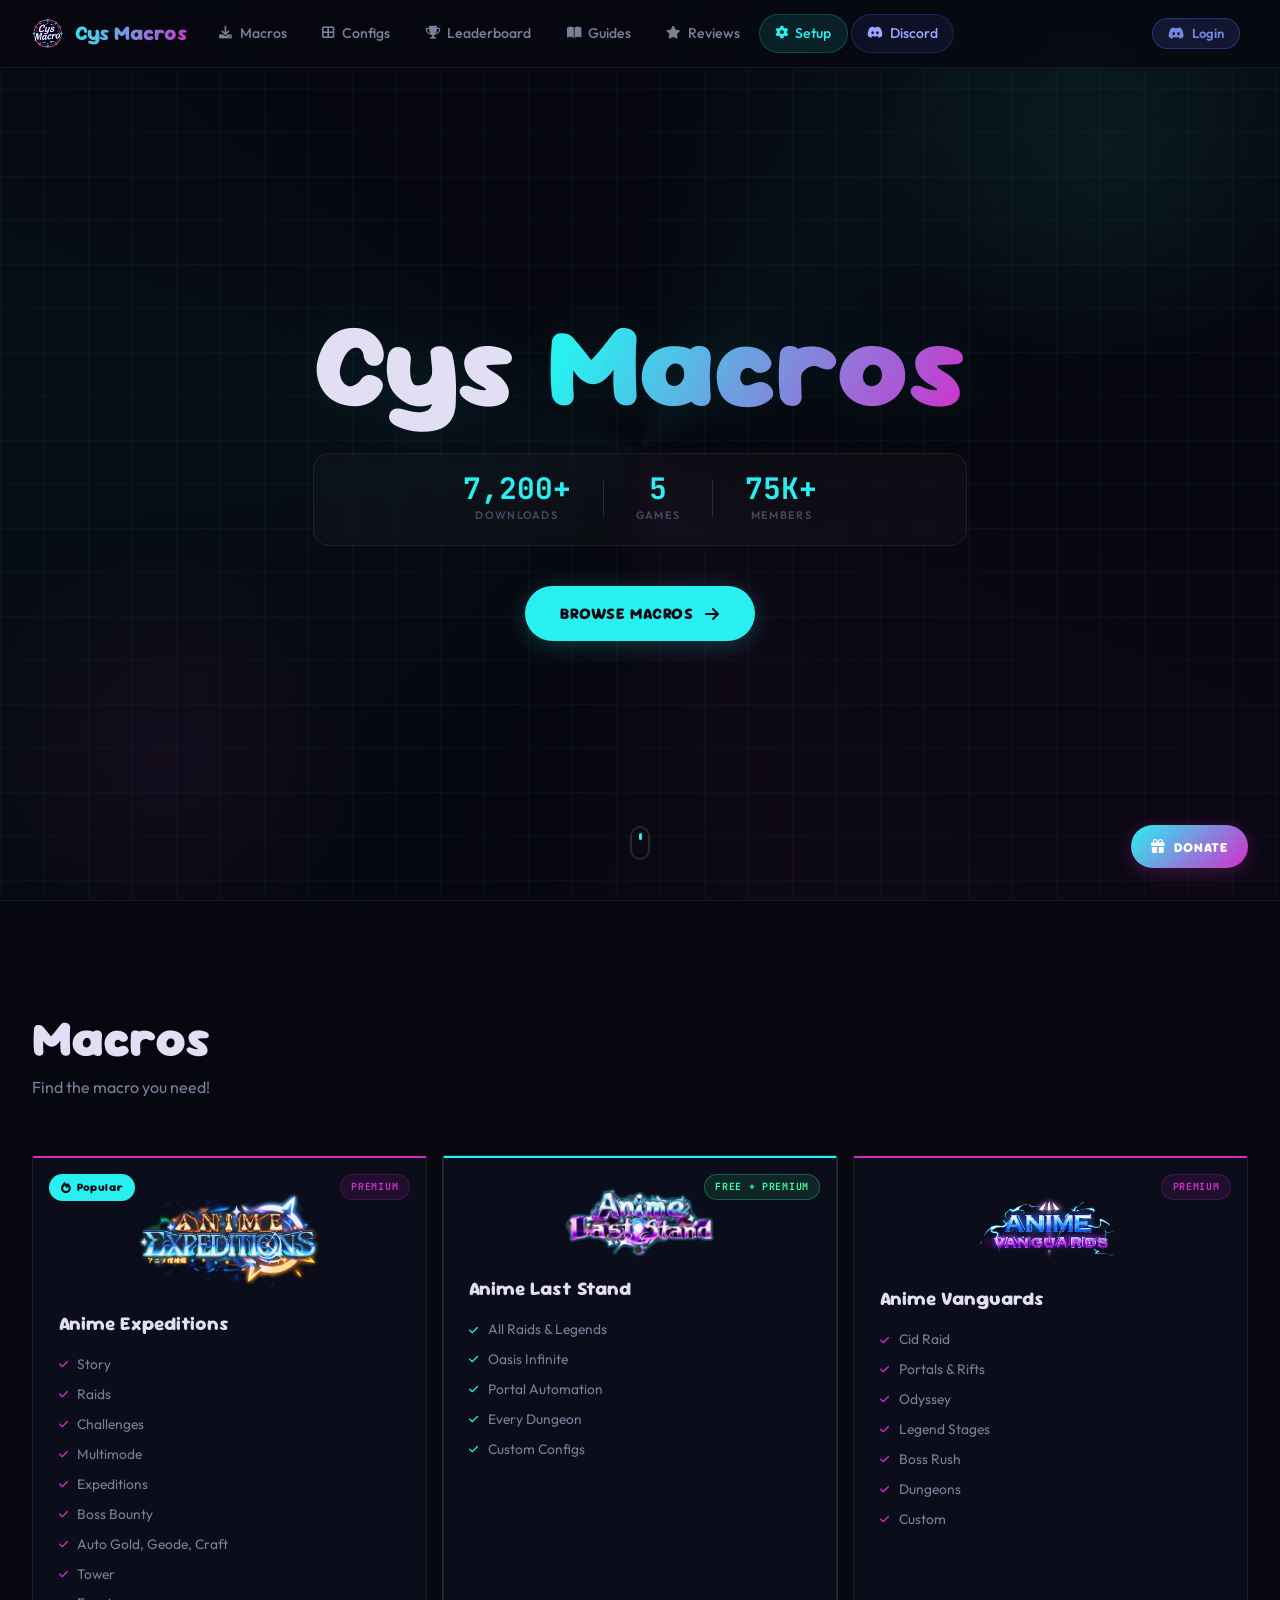
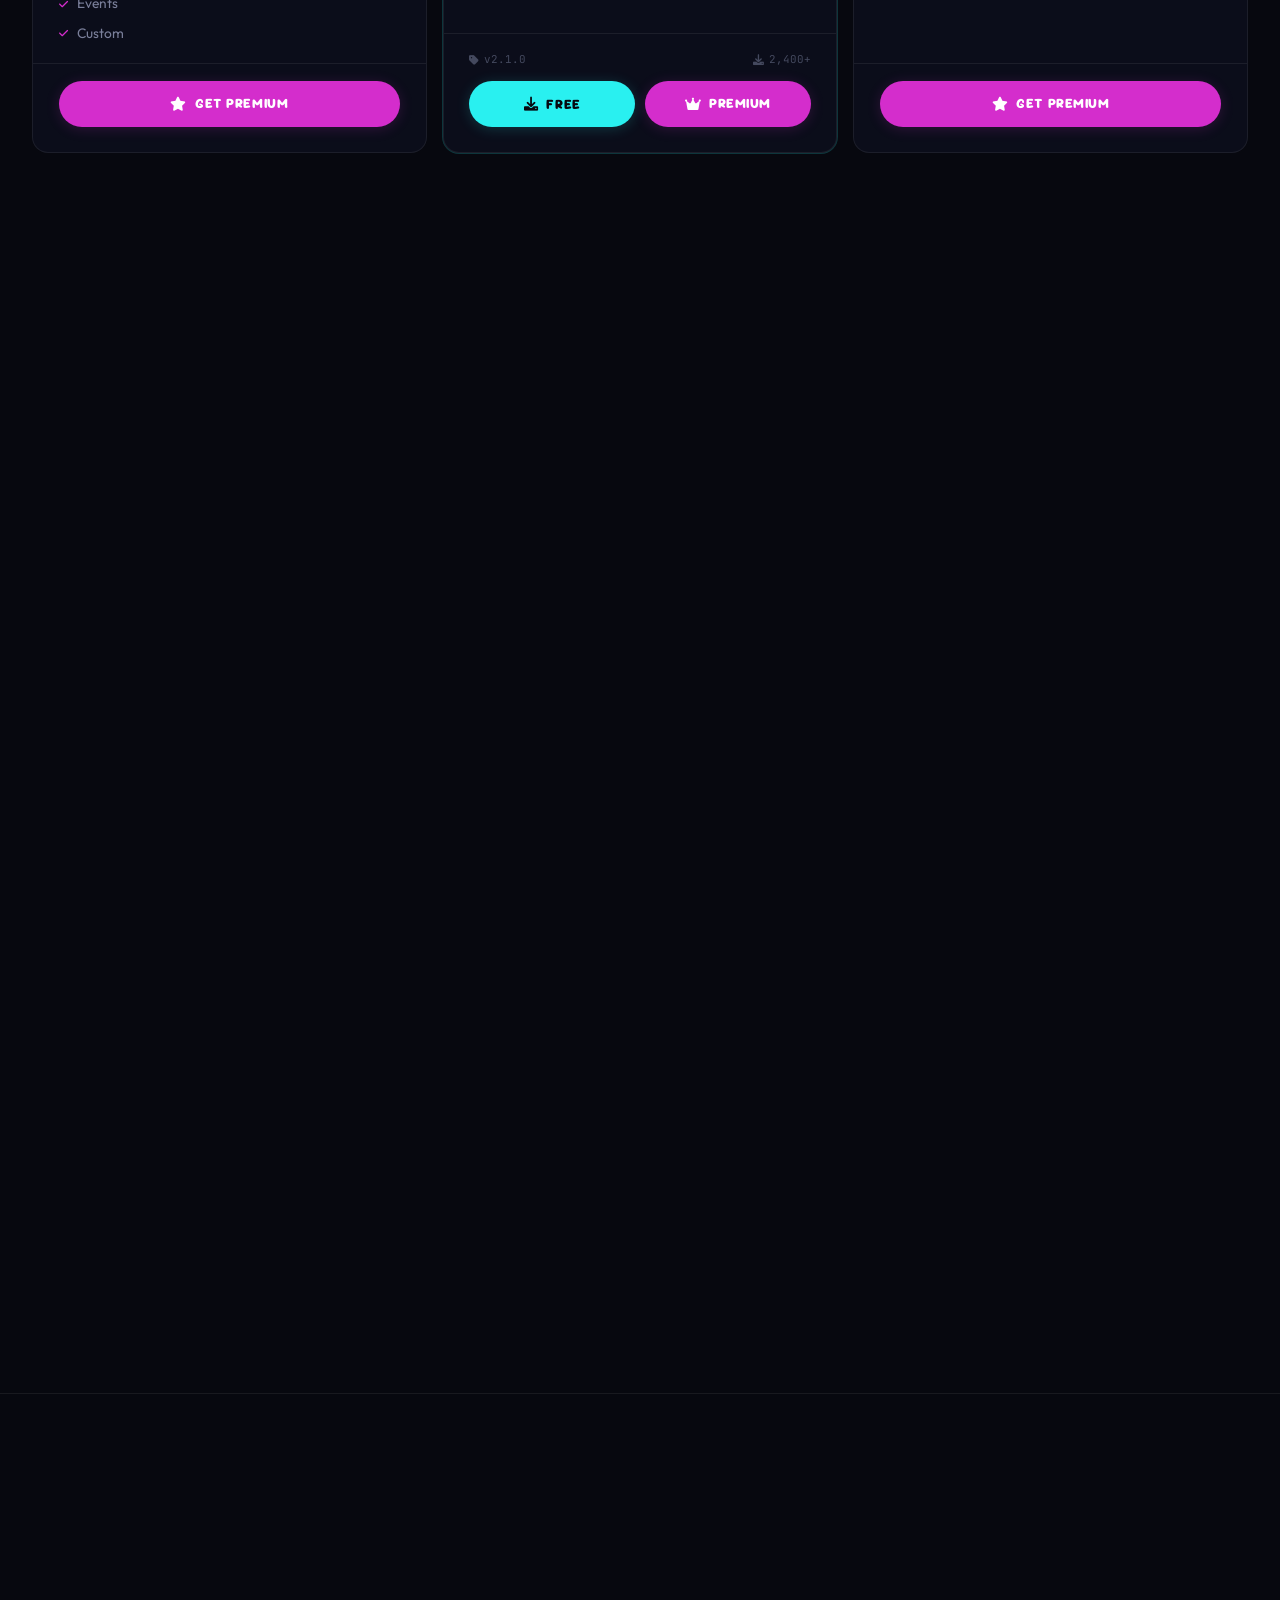
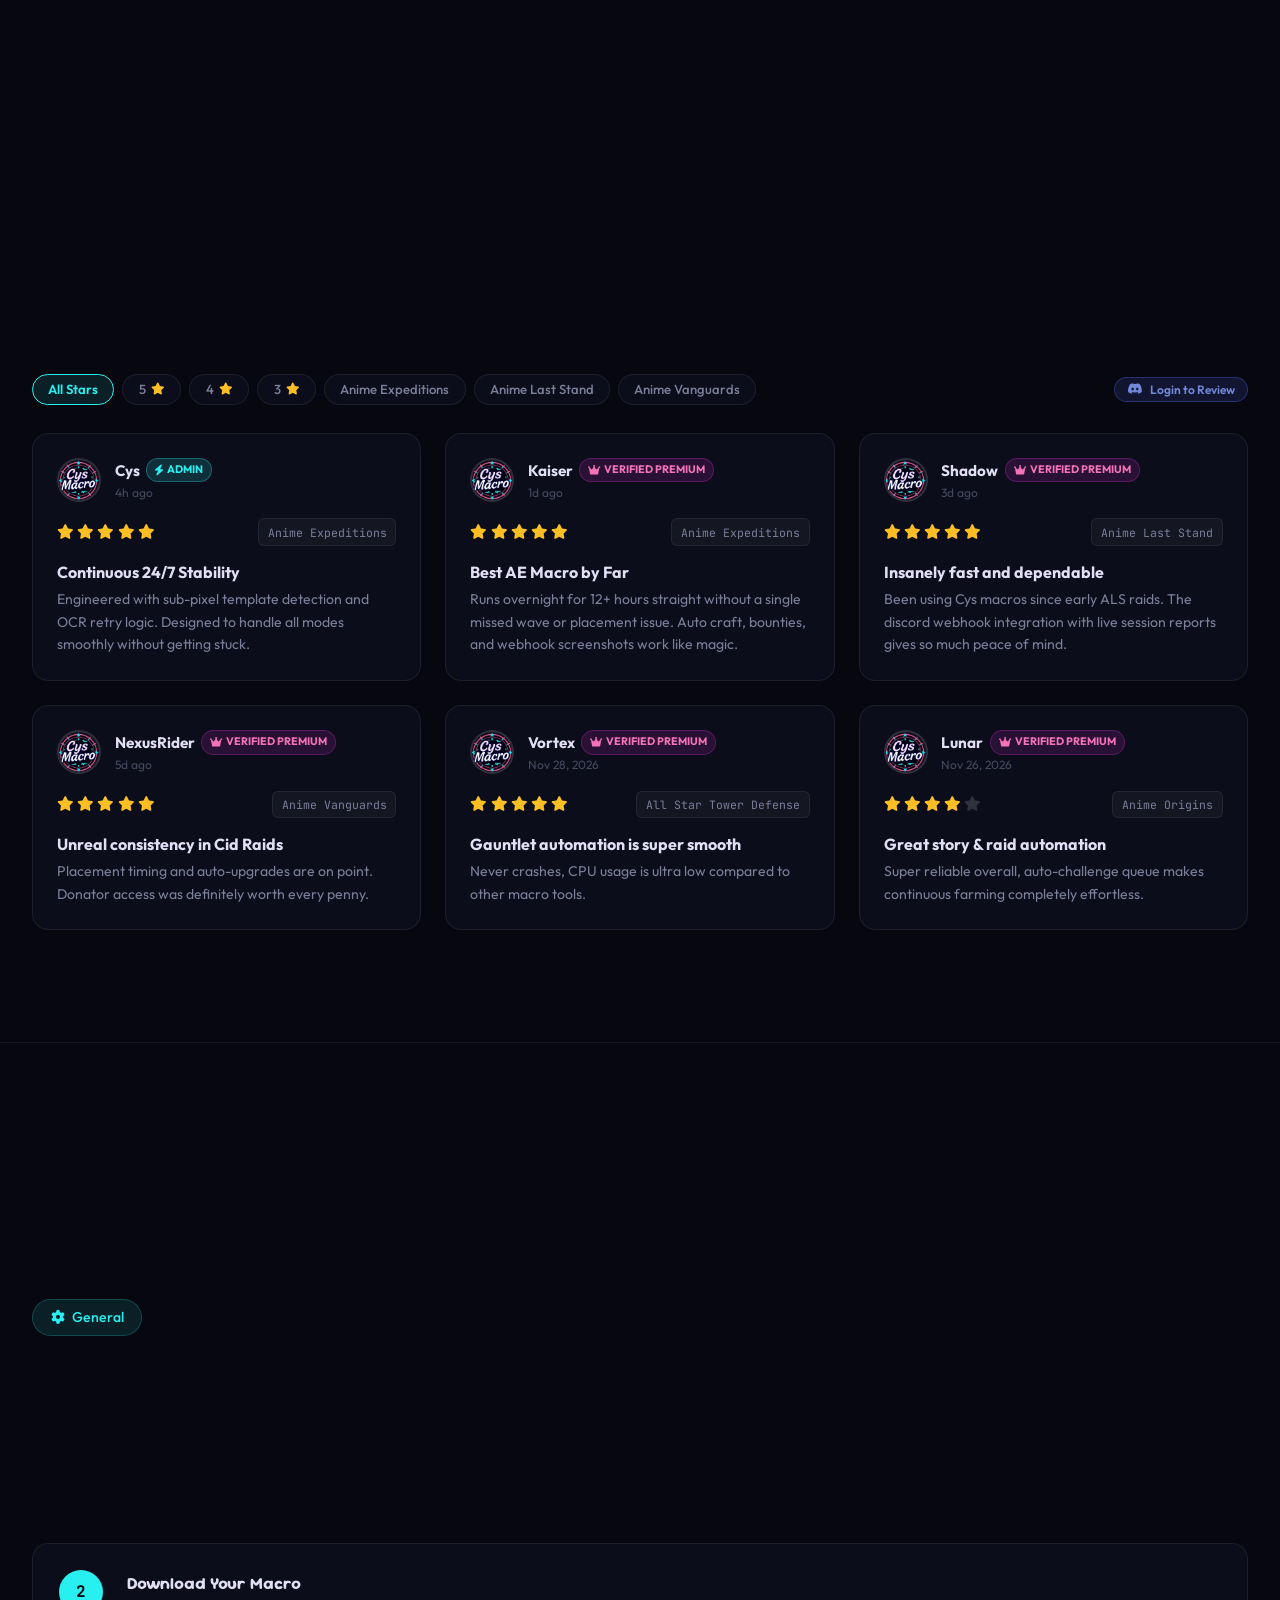
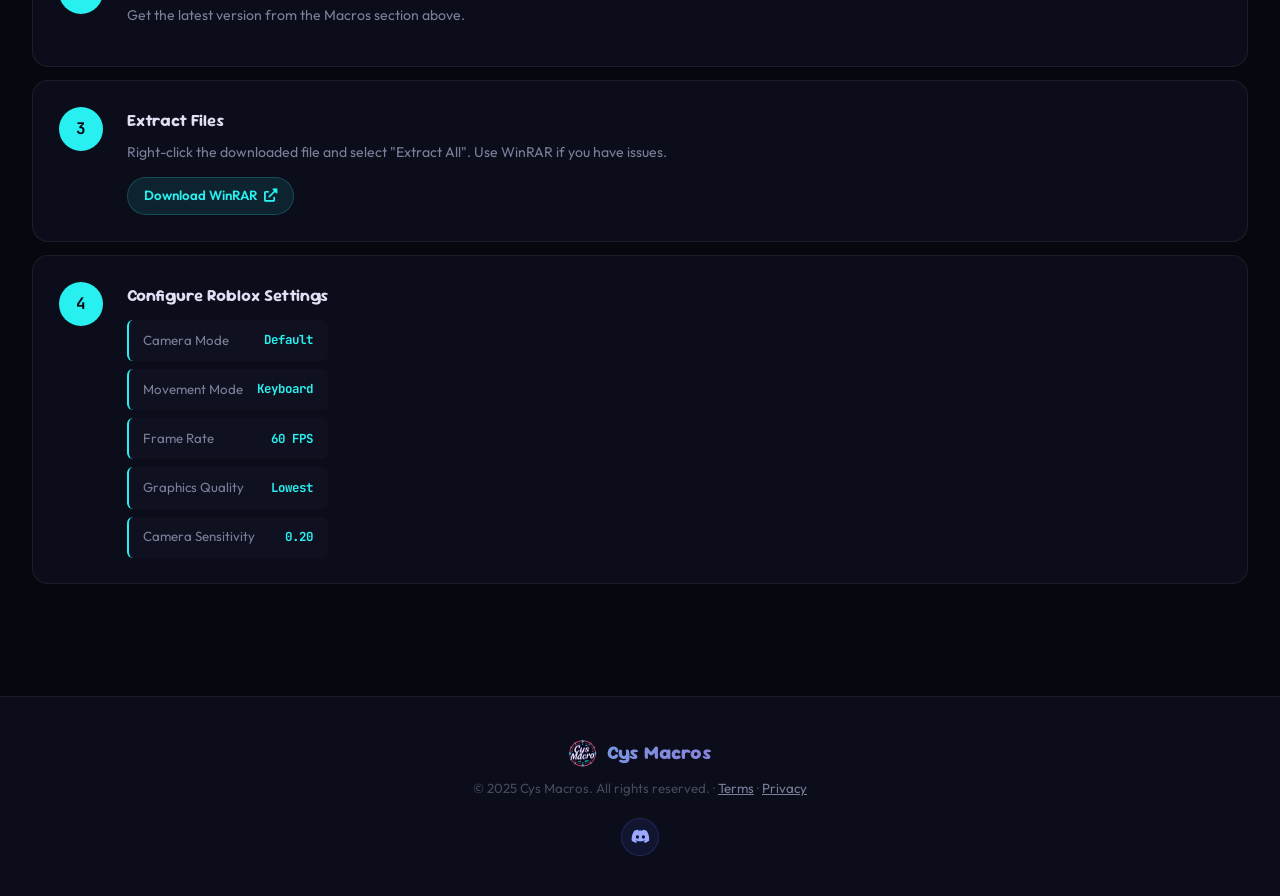
==== index.html @ 57fc2e3c "Add files via upload" ====
<!DOCTYPE html>
<html lang="en">
<head>
  <title>Cys Macros</title>
  <meta charset="UTF-8">
  <meta name="viewport" content="width=device-width, initial-scale=1.0">
  <link rel="preconnect" href="https://fonts.googleapis.com">
  <link rel="preconnect" href="https://fonts.gstatic.com" crossorigin>
  <link rel="stylesheet" href="https://fonts.googleapis.com/css2?family=Sour+Gummy:ital,wght@0,100..900;1,100..900&family=Outfit:wght@300;400;500;600;700&family=JetBrains+Mono:wght@400;700&display=swap">
  <link rel="stylesheet" href="https://cdnjs.cloudflare.com/ajax/libs/font-awesome/6.0.0/css/all.min.css">
  <link rel="stylesheet" href="style.css">
  <link rel="icon" type="image/x-icon" href="assets/cyslogo.png">
  <meta name="robots" content="noindex, nofollow">
  <meta name="googlebot" content="noindex, nofollow">
  <meta name="author" content="Cys">
  <meta name="copyright" content="© 2025 Cys Macros">
</head>
<body>

  <div class="scroll-progress" id="scrollProgress"></div>

  <div class="bg-wrap" aria-hidden="true">
    <div class="bg-grid"></div>
    <div class="bg-aurora"></div>
    <div class="bg-orb bg-orb-1"></div>
    <div class="bg-orb bg-orb-2"></div>
  </div>

  <nav class="navbar" id="navbar">
    <div class="nav-container">
      <a href="#hero" class="nav-logo">
        <img src="assets/cyslogo.png" alt="Cys Logo">
        <span>Cys Macros</span>
      </a>
      <div class="nav-links" id="navLinks">
        <a href="#macros" class="nav-link" data-section="macros"><i class="fas fa-download"></i><span>Macros</span></a>
        <a href="configs/" class="nav-link"><i class="fas fa-th-large"></i><span>Configs</span></a>
        <a href="#leaderboard" class="nav-link" data-section="leaderboard"><i class="fas fa-trophy"></i><span>Leaderboard</span></a>
        <a href="guides.html" class="nav-link"><i class="fas fa-book-open"></i><span>Guides</span></a>
        <a href="#reviews" class="nav-link" data-section="reviews"><i class="fas fa-star"></i><span>Reviews</span></a>
        <a href="#setup" class="nav-link" data-section="setup"><i class="fas fa-cog"></i><span>Setup</span></a>
        <a href="https://discord.gg/cys" class="nav-link discord-link" target="_blank"><i class="fab fa-discord"></i><span>Discord</span></a>
      </div>
      <div class="nav-auth-wrapper">
        <button class="nav-auth-btn" id="navAuthBtn" onclick="handleNavAuthClick()">
          <i class="fab fa-discord"></i>
          <span id="navAuthText">Login</span>
        </button>
      </div>
      <button class="nav-mobile-toggle" id="mobileToggle" aria-label="Toggle menu"><i class="fas fa-bars"></i></button>
    </div>
  </nav>

  <section class="hero" id="hero">
    <div class="hero-content">
      <h1 class="hero-title">Cys <span class="accent">Macros</span></h1>
      <div class="hero-stats">
        <div class="stat-item">
          <div class="stat-number" id="totalDownloads">—</div>
          <div class="stat-label">Downloads</div>
        </div>
        <div class="stat-sep"></div>
        <div class="stat-item">
          <div class="stat-number">5</div>
          <div class="stat-label">Games</div>
        </div>
        <div class="stat-sep"></div>
        <div class="stat-item">
          <div class="stat-number">75K+</div>
          <div class="stat-label">Members</div>
        </div>
      </div>
      <a href="#macros" class="hero-cta"><span>Browse Macros</span><i class="fas fa-arrow-right"></i></a>
    </div>
    <div class="scroll-hint"><div class="scroll-dot"></div></div>
  </section>

  <section class="page-section" id="macros">
    <div class="section-inner">
      <div class="section-header">
        <h2 class="section-title">Macros</h2>
        <p class="section-sub">Find the macro you need!</p>
      </div>
      <div class="macros-grid">

        <div class="macro-card card-premium" data-game="ae">
          <div class="card-accent"></div>
          <div class="featured-chip"><i class="fas fa-fire"></i> Popular</div>
          <div class="card-header">
            <img src="assets/imgs/ae/ae-title.png" alt="Anime Expeditions" class="card-logo">
            <div class="card-badge badge-prem">Premium</div>
          </div>
          <div class="card-body">
            <h3 class="card-title">Anime Expeditions</h3>
            <ul class="feature-list">
              <li><i class="fas fa-check"></i>Story</li>
              <li><i class="fas fa-check"></i>Raids</li>
              <li><i class="fas fa-check"></i>Challenges</li>
              <li><i class="fas fa-check"></i>Multimode</li>
              <li><i class="fas fa-check"></i>Expeditions</li>
              <li><i class="fas fa-check"></i>Boss Bounty</li>
              <li><i class="fas fa-check"></i>Auto Gold, Geode, Craft</li>
              <li><i class="fas fa-check"></i>Tower</li>
              <li><i class="fas fa-check"></i>Events</li>
              <li><i class="fas fa-check"></i>Custom</li>
            </ul>
          </div>
          <div class="card-footer">
            <a href="https://www.roblox.com/game-pass/1906035034/Donator-AE" class="btn btn-pink full" target="_blank"><i class="fas fa-star"></i><span class="btn-text">Get Premium</span></a>
          </div>
        </div>

        <div class="macro-card card-featured" data-game="als">
          <div class="card-accent"></div>
          <div class="card-header">
            <img src="assets/imgs/als/als-title.png" alt="Anime Last Stand" class="card-logo">
            <div class="card-badge badge-free">Free + Premium</div>
          </div>
          <div class="card-body">
            <h3 class="card-title">Anime Last Stand</h3>
            <ul class="feature-list">
              <li><i class="fas fa-check"></i>All Raids &amp; Legends</li>
              <li><i class="fas fa-check"></i>Oasis Infinite</li>
              <li><i class="fas fa-check"></i>Portal Automation</li>
              <li><i class="fas fa-check"></i>Every Dungeon</li>
              <li><i class="fas fa-check"></i>Custom Configs</li>
            </ul>
          </div>
          <div class="card-footer">
            <div class="card-meta">
              <span><i class="fas fa-tag"></i><span id="alsVersion">Loading…</span></span>
              <span><i class="fas fa-download"></i><span id="alsDownloads">—</span></span>
            </div>
            <div class="btn-group">
              <button class="btn btn-cyan" id="alsButton"><i class="fas fa-download"></i><span class="btn-text">Free</span></button>
              <a href="https://www.roblox.com/game-pass/1131030571/Donation" class="btn btn-pink" target="_blank"><i class="fas fa-crown"></i><span class="btn-text">Premium</span></a>
            </div>
          </div>
        </div>

        <div class="macro-card card-premium" data-game="av">
          <div class="card-accent"></div>
          <div class="card-header">
            <img src="assets/imgs/av/av-title.png" alt="Anime Vanguards" class="card-logo">
            <div class="card-badge badge-prem">Premium</div>
          </div>
          <div class="card-body">
            <h3 class="card-title">Anime Vanguards</h3>
            <ul class="feature-list">
              <li><i class="fas fa-check"></i>Cid Raid</li>
              <li><i class="fas fa-check"></i>Portals &amp; Rifts</li>
              <li><i class="fas fa-check"></i>Odyssey</li>
              <li><i class="fas fa-check"></i>Legend Stages</li>
              <li><i class="fas fa-check"></i>Boss Rush</li>
              <li><i class="fas fa-check"></i>Dungeons</li>
              <li><i class="fas fa-check"></i>Custom</li>
            </ul>
          </div>
          <div class="card-footer">
            <a href="https://www.roblox.com/game-pass/1510472554/AV-Donator" class="btn btn-pink full" target="_blank"><i class="fas fa-star"></i><span class="btn-text">Get Premium</span></a>
          </div>
        </div>

        <div class="macro-card card-premium" data-game="aor">
          <div class="card-accent"></div>
          <div class="card-header">
            <img src="assets/imgs/aor/aor-title.png" alt="Anime Origins" class="card-logo">
            <div class="card-badge badge-prem">Premium</div>
          </div>
          <div class="card-body">
            <h3 class="card-title">Anime Origins</h3>
            <ul class="feature-list">
              <li><i class="fas fa-check"></i>Story</li>
              <li><i class="fas fa-check"></i>Raids</li>
              <li><i class="fas fa-check"></i>Auto-Challenge</li>
              <li><i class="fas fa-check"></i>Multimode</li>
              <li><i class="fas fa-check"></i>Team Selection</li>
              <li><i class="fas fa-check"></i>Webhooks</li>
              <li><i class="fas fa-check"></i>And More!</li>
            </ul>
          </div>
          <div class="card-footer">
            <a href="https://www.roblox.com/game-pass/1949750962/Donator-AOR" class="btn btn-pink full" target="_blank"><i class="fas fa-star"></i><span class="btn-text">Get Premium</span></a>
          </div>
        </div>

        <div class="macro-card card-premium" data-game="astd">
          <div class="card-accent"></div>
          <div class="card-header">
            <img src="assets/imgs/astd/astd-title.png" alt="All Star Tower Defense" class="card-logo">
            <div class="card-badge badge-prem">Premium</div>
          </div>
          <div class="card-body">
            <h3 class="card-title">All Star Tower Defense</h3>
            <ul class="feature-list">
              <li><i class="fas fa-check"></i>Gauntlet Mode</li>
              <li><i class="fas fa-check"></i>Custom Mode</li>
            </ul>
          </div>
          <div class="card-footer">
            <a href="https://www.roblox.com/game-pass/1781509289/Donator-ASTD" class="btn btn-pink full" target="_blank"><i class="fas fa-star"></i><span class="btn-text">Get Premium</span></a>
          </div>
        </div>

        <div class="macro-card card-free" data-game="ag">
          <div class="card-accent"></div>
          <div class="card-header">
            <img src="assets/imgs/ag/ag-title.png" alt="Anime Guardians" class="card-logo">
            <div class="card-badge badge-free">Free</div>
          </div>
          <div class="card-body">
            <h3 class="card-title">Anime Guardians</h3>
            <ul class="feature-list">
              <li><i class="fas fa-check"></i>Orc Automation</li>
              <li><i class="fas fa-check"></i>Every Raid</li>
              <li><i class="fas fa-check"></i>Tower Adventures</li>
              <li><i class="fas fa-check"></i>Cog &amp; Infinite</li>
              <li><i class="fas fa-check"></i>Auto-Challenge</li>
            </ul>
          </div>
          <div class="card-footer">
            <div class="card-meta">
              <span><i class="fas fa-tag"></i><span id="macroVersion">Loading…</span></span>
              <span><i class="fas fa-download"></i><span id="macroDownloads">—</span></span>
            </div>
            <button class="btn btn-cyan" id="macroButton"><i class="fas fa-download"></i><span class="btn-text">Download</span></button>
          </div>
        </div>

        <div class="macro-card card-free" data-game="task">
          <div class="card-accent"></div>
          <div class="card-header">
            <img src="assets/imgs/task/task.png" alt="Cys Task" class="card-logo">
            <div class="card-badge badge-free">Free</div>
          </div>
          <div class="card-body">
            <h3 class="card-title">Cys Task</h3>
            <ul class="feature-list">
              <li><i class="fas fa-check"></i>Macro Recording</li>
              <li><i class="fas fa-check"></i>Super Precise Playback</li>
              <li><i class="fas fa-check"></i>Playlists</li>
              <li><i class="fas fa-check"></i>Drawing/Text</li>
              <li><i class="fas fa-check"></i>Webhook Triggers</li>
              <li><i class="fas fa-check"></i>High-Speed Autoclicker</li>
              <li><i class="fas fa-check"></i>Nice GUI Themes</li>
              <li><i class="fas fa-check"></i>Recent File History</li>
            </ul>
          </div>
          <div class="card-footer">
            <div class="card-meta">
              <span><i class="fas fa-tag"></i><span id="taskVersion">Loading…</span></span>
              <span><i class="fas fa-download"></i><span id="taskDownloads">—</span></span>
            </div>
            <button class="btn btn-cyan" id="taskButton"><i class="fas fa-download"></i><span class="btn-text">Download</span></button>
          </div>
        </div>

      </div>
    </div>
  </section>

  <!-- REVIEWS SECTION -->
  <section class="page-section" id="reviews">
    <div class="section-inner">
      <div class="section-header">
        <div class="verified-pill"><i class="fas fa-crown"></i> Verified Donators &amp; Premium</div>
        <h2 class="section-title">User <span class="accent">Reviews</span></h2>
        <p class="section-sub">Real ratings and feedback submitted by verified Premium members.</p>
      </div>

      <!-- Rating Overview Card -->
      <div class="reviews-summary-card">
        <div class="rating-overview-box">
          <div class="rating-big-score" id="reviewAvgScore">4.9</div>
          <div class="rating-overview-stars" id="reviewOverviewStars">
            <i class="fas fa-star"></i><i class="fas fa-star"></i><i class="fas fa-star"></i><i class="fas fa-star"></i><i class="fas fa-star"></i>
          </div>
          <div class="rating-overview-count" id="reviewTotalCount">Based on 140+ reviews</div>
        </div>

        <div class="rating-breakdown-bars">
          <div class="rating-bar-row">
            <span class="bar-label">5 <i class="fas fa-star"></i></span>
            <div class="bar-track"><div class="bar-fill" id="bar5" style="width: 94%;"></div></div>
            <span class="bar-percent" id="barCount5">94%</span>
          </div>
          <div class="rating-bar-row">
            <span class="bar-label">4 <i class="fas fa-star"></i></span>
            <div class="bar-track"><div class="bar-fill" id="bar4" style="width: 5%;"></div></div>
            <span class="bar-percent" id="barCount4">5%</span>
          </div>
          <div class="rating-bar-row">
            <span class="bar-label">3 <i class="fas fa-star"></i></span>
            <div class="bar-track"><div class="bar-fill" id="bar3" style="width: 1%;"></div></div>
            <span class="bar-percent" id="barCount3">1%</span>
          </div>
          <div class="rating-bar-row">
            <span class="bar-label">2 <i class="fas fa-star"></i></span>
            <div class="bar-track"><div class="bar-fill" id="bar2" style="width: 0%;"></div></div>
            <span class="bar-percent" id="barCount2">0%</span>
          </div>
          <div class="rating-bar-row">
            <span class="bar-label">1 <i class="fas fa-star"></i></span>
            <div class="bar-track"><div class="bar-fill" id="bar1" style="width: 0%;"></div></div>
            <span class="bar-percent" id="barCount1">0%</span>
          </div>
        </div>

        <div class="review-action-box">
          <div class="review-policy-badge">
            <i class="fas fa-shield-alt"></i>
            <div>
              <strong>Premium-Only Reviews</strong>
              <span>To prevent fake reviews, only verified Premium users can post. Free users cannot submit.</span>
            </div>
          </div>
          <button class="btn btn-cyan btn-write-review" id="btnOpenReviewModal" onclick="openReviewModal()">
            <i class="fas fa-pen"></i>
            <span>Write a Review</span>
          </button>
        </div>
      </div>

      <!-- Filters & User Status Bar -->
      <div class="reviews-controls-bar">
        <div class="review-filter-chips" id="reviewFilterChips">
          <button class="rev-chip active" data-filter="all">All Stars</button>
          <button class="rev-chip" data-filter="5">5 <i class="fas fa-star"></i></button>
          <button class="rev-chip" data-filter="4">4 <i class="fas fa-star"></i></button>
          <button class="rev-chip" data-filter="3">3 <i class="fas fa-star"></i></button>
          <button class="rev-chip" data-filter="Anime Expeditions">Anime Expeditions</button>
          <button class="rev-chip" data-filter="Anime Last Stand">Anime Last Stand</button>
          <button class="rev-chip" data-filter="Anime Vanguards">Anime Vanguards</button>
        </div>
        <div class="reviews-user-badge-wrap" id="reviewUserBadgeWrap">
          <!-- Populated by JS -->
        </div>
      </div>

      <!-- Reviews Grid -->
      <div class="reviews-grid" id="reviewsGrid">
        <!-- Dynamically rendered review cards -->
      </div>
    </div>
  </section>

  <section class="page-section" id="setup">
    <div class="section-inner">
      <div class="section-header">
        <h2 class="section-title">Setup</h2>
        <p class="section-sub">Get the macro ready in minutes.</p>
      </div>
      <div class="setup-tabs">
        <button class="setup-tab active" data-setup="general"><i class="fas fa-cog"></i><span>General</span></button>
      </div>
      <div class="setup-content">

        <div class="setup-panel active" id="general-setup">
          <div class="steps-container">
            <div class="step-card">
              <div class="step-num">1</div>
              <div class="step-content">
                <h3>Install AutoHotkey v2.0</h3>
                <p>Download and install the latest version of AutoHotkey v2.0 from the official website.</p>
                <a href="https://www.autohotkey.com/" class="step-link" target="_blank">Download AutoHotkey <i class="fas fa-external-link-alt"></i></a>
              </div>
            </div>
            <div class="step-card">
              <div class="step-num">2</div>
              <div class="step-content">
                <h3>Download Your Macro</h3>
                <p>Get the latest version from the Macros section above.</p>
              </div>
            </div>
            <div class="step-card">
              <div class="step-num">3</div>
              <div class="step-content">
                <h3>Extract Files</h3>
                <p>Right-click the downloaded file and select "Extract All". Use WinRAR if you have issues.</p>
                <a href="https://www.win-rar.com/" class="step-link" target="_blank">Download WinRAR <i class="fas fa-external-link-alt"></i></a>
              </div>
            </div>
            <div class="step-card">
              <div class="step-num">4</div>
              <div class="step-content">
                <h3>Configure Roblox Settings</h3>
                <div class="settings-grid">
                  <div class="setting-row"><span class="setting-key">Camera Mode</span><span class="setting-val">Default</span></div>
                  <div class="setting-row"><span class="setting-key">Movement Mode</span><span class="setting-val">Keyboard</span></div>
                  <div class="setting-row"><span class="setting-key">Frame Rate</span><span class="setting-val">60 FPS</span></div>
                  <div class="setting-row"><span class="setting-key">Graphics Quality</span><span class="setting-val">Lowest</span></div>
                  <div class="setting-row"><span class="setting-key">Camera Sensitivity</span><span class="setting-val">0.20</span></div>
                </div>
              </div>
            </div>
          </div>
        </div>

      </div>
    </div>
  </section>

  <footer class="footer">
    <div class="footer-inner">
      <div class="footer-brand">
        <img src="assets/cyslogo.png" alt="Cys Logo">
        <span>Cys Macros</span>
      </div>
      <p class="footer-copy">© 2025 Cys Macros. All rights reserved. · <a href="terms.html" style="color:var(--text-2);text-decoration:underline;">Terms</a> · <a href="privacy.html" style="color:var(--text-2);text-decoration:underline;">Privacy</a></p>
      <a href="https://discord.gg/cys" target="_blank" class="footer-discord"><i class="fab fa-discord"></i></a>
    </div>
  </footer>

  <button class="back-to-top" id="backToTop" aria-label="Back to top"><i class="fas fa-chevron-up"></i></button>
  <button class="floating-donate" id="donateBtn"><i class="fas fa-gift"></i><span>Donate</span></button>

  <!-- Donate Modal -->
  <div class="donate-modal" id="donateModal" role="dialog" aria-modal="true">
    <div class="modal-backdrop" id="modalBackdrop"></div>
    <div class="modal-content">
      <button class="modal-close" id="modalClose" aria-label="Close"><i class="fas fa-times"></i></button>
      <h2 class="modal-title">Support Development</h2>
      <p class="modal-sub">Your support keeps the macros alive</p>
      <div class="donate-options">
        <a href="https://www.roblox.com/game-pass/1131030571/Donation" class="donate-option" target="_blank">
          <div class="opt-icon"><i class="fas fa-candy-cane"></i></div>
          <div class="opt-info"><span class="opt-name">ALS Donator</span><span class="opt-price">100 R$</span></div>
        </a>
        <a href="https://www.roblox.com/game-pass/1906035034/Donator-AE" class="donate-option" target="_blank">
          <div class="opt-icon"><i class="fas fa-tree"></i></div>
          <div class="opt-info"><span class="opt-name">AE Donator</span><span class="opt-price">250 R$</span></div>
        </a>
        <a href="https://www.roblox.com/game-pass/1949750962/Donator-AOR" class="donate-option" target="_blank">
          <div class="opt-icon"><i class="fas fa-cat"></i></div>
          <div class="opt-info"><span class="opt-name">AOR Donator</span><span class="opt-price">100 R$</span></div>
        </a>
        <a href="https://www.roblox.com/game-pass/1781509289/Donator-ASTD" class="donate-option" target="_blank">
          <div class="opt-icon"><i class="fas fa-star"></i></div>
          <div class="opt-info"><span class="opt-name">ASTD Donator</span><span class="opt-price">100 R$</span></div>
        </a>
        <a href="https://www.roblox.com/game-pass/1510472554/AV-Donator" class="donate-option" target="_blank">
          <div class="opt-icon"><i class="fas fa-gift"></i></div>
          <div class="opt-info"><span class="opt-name">AV Donator</span><span class="opt-price">100 R$</span></div>
        </a>
        <a href="https://www.roblox.com/game-pass/1142443636/Huge-Donation" class="donate-option opt-featured" target="_blank">
          <div class="opt-icon"><i class="fas fa-crown"></i></div>
          <div class="opt-info"><span class="opt-name">Divine Donation</span><span class="opt-price">1000 R$</span></div>
        </a>
      </div>
    </div>
  </div>

  <!-- WRITE REVIEW MODAL -->
  <div class="review-modal" id="reviewModal" role="dialog" aria-modal="true">
    <div class="modal-backdrop" id="reviewModalBackdrop" onclick="closeReviewModal()"></div>
    <div class="modal-content review-modal-content">
      <button class="modal-close" id="reviewModalClose" onclick="closeReviewModal()" aria-label="Close"><i class="fas fa-times"></i></button>

      <!-- VIEW 1: NOT LOGGED IN -->
      <div class="rev-modal-state" id="revStateLoggedOut">
        <div class="rev-modal-icon-badge icon-discord"><i class="fab fa-discord"></i></div>
        <h2 class="modal-title">Login with Discord</h2>
        <p class="modal-sub">To submit a review, you must verify your Discord account so we can verify your Premium/Donator status.</p>
        <div class="rev-lock-notice">
          <i class="fas fa-shield-alt"></i>
          <span>Only verified Premium members can submit reviews. Free users cannot post reviews.</span>
        </div>
        <button class="btn btn-discord full" onclick="startDiscordLogin()">
          <i class="fab fa-discord"></i>
          <span>Login with Discord</span>
        </button>
      </div>

      <!-- VIEW 2: LOGGED IN AS FREE USER (LOCKED) -->
      <div class="rev-modal-state hidden" id="revStateFreeUser">
        <div class="rev-modal-icon-badge icon-lock"><i class="fas fa-lock"></i></div>
        <h2 class="modal-title">Premium Exclusive Feature</h2>
        <p class="modal-sub">Reviews can only be submitted by verified <span class="accent-pink">Premium &amp; Donator</span> members. Free users are not permitted to submit reviews.</p>
        <div class="rev-free-user-profile" id="revFreeUserProfile">
          <img id="revFreeUserAvatar" src="" alt="Avatar">
          <div>
            <div class="user-name" id="revFreeUserName">User</div>
            <span class="user-role-chip free-chip"><i class="fas fa-user"></i> Free Member</span>
          </div>
        </div>
        <div class="rev-upgrade-box">
          <p>Get Donator or Premium access to unlock verified reviews, automated modes, priority support, and more!</p>
          <a href="https://www.roblox.com/game-pass/1906035034/Donator-AE" class="btn btn-pink full" target="_blank">
            <i class="fas fa-crown"></i>
            <span>Get Premium Access</span>
          </a>
        </div>
      </div>

      <!-- VIEW 3: LOGGED IN AS PREMIUM / ADMIN (SUBMIT FORM) -->
      <div class="rev-modal-state hidden" id="revStatePremiumUser">
        <div class="rev-user-header">
          <div class="rev-user-info">
            <img id="revPremUserAvatar" src="" alt="Avatar">
            <div>
              <div class="user-name" id="revPremUserName">User</div>
              <span class="user-role-chip premium-chip" id="revPremUserRole"><i class="fas fa-crown"></i> Verified Premium</span>
            </div>
          </div>
        </div>

        <h2 class="modal-title" style="margin-top: 0.5rem; text-align: left;">Write a Review</h2>
        <p class="modal-sub" style="text-align: left; margin-bottom: 1.25rem;">Rate your experience from 1 to 5 stars.</p>

        <form id="reviewForm" onsubmit="submitReview(event)">
          <!-- Star Rating Picker (1-5 stars) -->
          <div class="form-group">
            <label class="form-label">Star Rating <span class="required">*</span></label>
            <div class="star-rating-picker" id="starRatingPicker">
              <div class="stars-row">
                <button type="button" class="star-btn active" data-rating="1" title="1 Star"><i class="fas fa-star"></i></button>
                <button type="button" class="star-btn active" data-rating="2" title="2 Stars"><i class="fas fa-star"></i></button>
                <button type="button" class="star-btn active" data-rating="3" title="3 Stars"><i class="fas fa-star"></i></button>
                <button type="button" class="star-btn active" data-rating="4" title="4 Stars"><i class="fas fa-star"></i></button>
                <button type="button" class="star-btn active" data-rating="5" title="5 Stars"><i class="fas fa-star"></i></button>
              </div>
              <span class="star-rating-label" id="starRatingLabel">★★★★★ - 5 Stars (Flawless / Excellent!)</span>
            </div>
          </div>

          <!-- Game Selector -->
          <div class="form-group">
            <label class="form-label" for="reviewGameSelect">Macro / Game</label>
            <select class="form-input" id="reviewGameSelect">
              <option value="Anime Expeditions" selected>Anime Expeditions</option>
              <option value="Anime Last Stand">Anime Last Stand</option>
              <option value="Anime Vanguards">Anime Vanguards</option>
              <option value="Anime Origins">Anime Origins</option>
              <option value="All Star Tower Defense">All Star Tower Defense (ASTD)</option>
              <option value="Anime Guardians">Anime Guardians</option>
              <option value="Cys Task">Cys Task</option>
              <option value="General">General / All Macros</option>
            </select>
          </div>

          <!-- Review Title -->
          <div class="form-group">
            <label class="form-label" for="reviewTitleInput">Review Headline (Optional)</label>
            <input type="text" class="form-input" id="reviewTitleInput" placeholder="e.g. Best AE macro, runs 24/7 with zero flaws!" maxlength="100">
          </div>

          <!-- Review Comment -->
          <div class="form-group">
            <div class="label-with-count">
              <label class="form-label" for="reviewCommentInput">Your Detailed Review <span class="required">*</span></label>
              <span class="char-count" id="commentCharCount">0 / 2000</span>
            </div>
            <textarea class="form-input form-textarea" id="reviewCommentInput" rows="4" placeholder="Share your honest thoughts about the macro stability, features, and performance..." required minlength="5" maxlength="2000"></textarea>
          </div>

          <div class="form-actions">
            <button type="button" class="btn btn-secondary" onclick="closeReviewModal()">Cancel</button>
            <button type="submit" class="btn btn-cyan" id="btnSubmitReview">
              <i class="fas fa-paper-plane"></i>
              <span id="btnSubmitReviewText">Post Review</span>
            </button>
          </div>
        </form>
      </div>

    </div>
  </div>

  <!-- USER PROFILE & USAGE STATS MODAL -->
  <div class="user-profile-modal" id="userProfileModal" role="dialog" aria-modal="true">
    <div class="modal-backdrop" id="userProfileModalBackdrop" onclick="closeUserProfileModal()"></div>
    <div class="modal-content profile-modal-content">
      <button class="modal-close" id="profileModalClose" onclick="closeUserProfileModal()" aria-label="Close"><i class="fas fa-times"></i></button>

      <!-- Profile Header Hero -->
      <div class="profile-hero-card">
        <div class="profile-avatar-wrap">
          <img id="profAvatar" src="assets/cyslogo.png" alt="Avatar" onerror="this.src='assets/cyslogo.png'">
        </div>
        <div class="profile-header-info">
          <div class="profile-name-row">
            <h2 id="profUsername">User</h2>
            <div id="profRoleBadge"><span class="user-role-chip premium-chip"><i class="fas fa-crown"></i> Verified Premium</span></div>
          </div>
          <p class="profile-joined-text" id="profJoinedDate"><i class="far fa-calendar-alt"></i> Community Member</p>
          <div class="profile-license-pill" id="profLicensePill">
            <i class="fas fa-key"></i> <span>License: <strong>Active Lifetime</strong></span>
          </div>
        </div>
      </div>

      <!-- Quick Stats Duo -->
      <div class="profile-stats-grid profile-stats-duo">
        <div class="prof-stat-box">
          <div class="stat-icon-wrap icon-cyan"><i class="fas fa-clock"></i></div>
          <div class="prof-stat-val" id="profTotalHours">0.0h</div>
          <div class="prof-stat-lbl">Total Usage Time</div>
        </div>
        <div class="prof-stat-box">
          <div class="stat-icon-wrap icon-gold"><i class="fas fa-desktop"></i></div>
          <div class="prof-stat-val" id="profHwidStatus">Bound</div>
          <div class="prof-stat-lbl">HWID Status</div>
        </div>
      </div>

      <!-- Discord Server Roles -->
      <div class="profile-section-block">
        <h3 class="prof-section-title"><i class="fab fa-discord"></i> Discord Server Roles</h3>
        <div class="profile-badges-row" id="profDiscordRolesRow">
          <!-- Populated dynamically from live Discord roles -->
        </div>
      </div>

      <!-- Unlocked Macros Access -->
      <div class="profile-section-block">
        <h3 class="prof-section-title"><i class="fas fa-layer-group"></i> Key System Access</h3>
        <div class="profile-badges-row" id="profUnlockedMacrosRow">
          <!-- Populated from key system permissions -->
        </div>
      </div>

      <!-- Bottom Actions -->
      <div class="profile-footer-actions">
        <button type="button" class="btn btn-secondary btn-sm" onclick="logoutUser()"><i class="fas fa-sign-out-alt"></i> Logout</button>
      </div>

    </div>
  </div>

  <!-- Toast Notification Container -->
  <div class="toast-container" id="toastContainer"></div>

  <script src="script.js"></script>
</body>
</html>
---- style.css ----
@import url('https://fonts.googleapis.com/css2?family=Sour+Gummy:ital,wght@0,100..900;1,100..900&family=Outfit:wght@300;400;500;600;700&family=JetBrains+Mono:wght@400;700&display=swap');

:root {
  --prim:        #29f0f0;
  --prim-dim:    rgba(41,240,240,0.1);
  --prim-border: rgba(41,240,240,0.2);
  --scnd:        #d42dcc;
  --scnd-dim:    rgba(212,45,204,0.1);
  --scnd-border: rgba(212,45,204,0.2);

  --bg:       #07080f;
  --surf:     #0b0d1a;
  --surf-2:   #0f1120;
  --surf-3:   #141729;

  --border:   rgba(255,255,255,0.07);
  --border-2: rgba(255,255,255,0.13);

  --text:   #e2dff5;
  --text-2: #7a7f9a;
  --text-3: #44495e;

  --green:  #3dffa0;

  --font-d: 'Sour Gummy', sans-serif;
  --font-b: 'Outfit', sans-serif;
  --font-m: 'JetBrains Mono', monospace;

  --r-sm: 6px;
  --r-md: 10px;
  --r-lg: 16px;
  --r-xl: 22px;
  --pill: 9999px;
}

*, *::before, *::after { margin: 0; padding: 0; box-sizing: border-box; }
html { scroll-behavior: smooth; }
body { font-family: var(--font-b); background: var(--bg); color: var(--text); line-height: 1.65; overflow-x: hidden; }
img { display: block; max-width: 100%; }
a { text-decoration: none; color: inherit; }
button { background: none; border: none; cursor: pointer; font-family: inherit; }

/* SCROLL PROGRESS */
.scroll-progress {
  position: fixed; top: 0; left: 0;
  height: 2px; width: 0%;
  background: linear-gradient(90deg, var(--prim), var(--scnd));
  z-index: 9999;
  transition: width 0.08s linear;
}

/* BACKGROUND */
.bg-wrap {
  position: fixed; inset: 0;
  z-index: -1; overflow: hidden; pointer-events: none;
}

.bg-grid {
  position: absolute; inset: 0;
  background-image:
    linear-gradient(rgba(41,240,240,0.04) 1px, transparent 1px),
    linear-gradient(90deg, rgba(41,240,240,0.04) 1px, transparent 1px);
  background-size: 44px 44px;
  animation: grid-drift 18s linear infinite;
}
@keyframes grid-drift { to { background-position: 44px 44px; } }

.bg-aurora {
  position: absolute;
  inset: -60%;
  border-radius: 50%;
  background: conic-gradient(
    from 0deg,
    transparent 0deg,
    rgba(41,240,240,0.04) 40deg,
    transparent 80deg,
    rgba(212,45,204,0.04) 160deg,
    transparent 200deg,
    rgba(41,240,240,0.03) 280deg,
    transparent 320deg
  );
  animation: aurora-spin 50s linear infinite;
}
@keyframes aurora-spin { to { transform: rotate(360deg); } }

.bg-orb {
  position: absolute;
  border-radius: 50%;
  animation: orb-drift 22s ease-in-out infinite alternate;
}
.bg-orb-1 {
  width: 500px; height: 500px;
  background: radial-gradient(circle, rgba(41,240,240,0.06) 0%, transparent 65%);
  top: -100px; right: -80px;
}
.bg-orb-2 {
  width: 450px; height: 450px;
  background: radial-gradient(circle, rgba(212,45,204,0.06) 0%, transparent 65%);
  bottom: -80px; left: -60px;
  animation-delay: -11s; animation-direction: alternate-reverse;
}
@keyframes orb-drift {
  0%   { transform: translate(0, 0); }
  100% { transform: translate(30px, 25px); }
}

.bg-particle {
  position: absolute;
  bottom: -6px;
  left: var(--x);
  width: var(--sz);
  height: var(--sz);
  border-radius: 50%;
  background: var(--prim);
  opacity: var(--op);
  animation: p-float var(--dur) linear var(--delay) infinite;
  pointer-events: none;
}
@keyframes p-float {
  0%   { transform: translateY(0) translateX(0); opacity: var(--op); }
  50%  { transform: translateY(-45vh) translateX(15px); }
  100% { transform: translateY(-95vh) translateX(-8px); opacity: 0; }
}

/* NAVBAR */
.navbar {
  position: fixed; top: 0; left: 0; right: 0;
  z-index: 1000;
  padding: 0.85rem 0;
  background: rgba(7,8,15,0.82);
  backdrop-filter: blur(14px);
  -webkit-backdrop-filter: blur(14px);
  border-bottom: 1px solid var(--border);
  transition: background 0.3s, border-color 0.3s;
}
.navbar.scrolled { background: rgba(7,8,15,0.97); border-color: var(--border-2); }

.nav-container {
  max-width: 1300px; margin: 0 auto;
  padding: 0 2rem;
  display: flex; align-items: center; justify-content: space-between; gap: 1rem;
}

.nav-logo {
  display: flex; align-items: center; gap: 0.7rem;
  font-family: var(--font-d); font-size: 1.3rem; font-weight: 800;
  color: var(--text); white-space: nowrap;
}
.nav-logo img { width: 32px; height: 32px; object-fit: contain; }
.nav-logo span {
  background: linear-gradient(120deg, var(--prim), var(--scnd));
  -webkit-background-clip: text; background-clip: text; color: transparent;
}

.nav-links { display: flex; align-items: center; gap: 0.2rem; }

.nav-link {
  display: flex; align-items: center; gap: 0.45rem;
  padding: 0.45rem 0.95rem;
  border-radius: var(--pill);
  color: var(--text-2); font-size: 0.88rem; font-weight: 500;
  transition: color 0.2s, background 0.2s;
  border: 1px solid transparent;
}
.nav-link:hover { color: var(--text); background: rgba(255,255,255,0.05); }
.nav-link.active { color: var(--prim); background: var(--prim-dim); border-color: var(--prim-border); }
.nav-link i { font-size: 0.8rem; }

.discord-link { background: rgba(88,101,242,0.1); border-color: rgba(88,101,242,0.22); color: #9aa8ff; }
.discord-link:hover { background: rgba(88,101,242,0.2); color: #fff; }

.nav-mobile-toggle { display: none; padding: 0.45rem; color: var(--text-2); font-size: 1.15rem; }

/* HERO */
.hero {
  min-height: 100vh;
  display: flex; flex-direction: column; align-items: center; justify-content: center;
  text-align: center; padding: 8rem 2rem 5rem;
  position: relative;
}
.hero-content { max-width: 760px; }

.hero-title {
  font-family: var(--font-d);
  font-size: clamp(3.8rem, 10vw, 7.5rem);
  font-weight: 900;
  line-height: 0.95;
  color: var(--text);
  margin-bottom: 2rem;
  text-shadow: 0 0 60px rgba(41,240,240,0.08);
}
.hero-title .accent {
  background: linear-gradient(120deg, var(--prim) 10%, var(--scnd) 100%);
  -webkit-background-clip: text; background-clip: text; color: transparent;
  display: inline-block;
}

.hero-stats {
  display: flex; align-items: center; justify-content: center;
  gap: 2rem; flex-wrap: wrap; margin-bottom: 2.5rem;
  padding: 1.25rem 2rem;
  background: rgba(255,255,255,0.025);
  border: 1px solid var(--border);
  border-radius: var(--r-lg);
  backdrop-filter: blur(4px);
}
.stat-sep { width: 1px; height: 36px; background: var(--border-2); }
.stat-item { text-align: center; }
.stat-number {
  font-family: var(--font-m); font-size: 1.85rem; font-weight: 700;
  color: var(--prim); line-height: 1; margin-bottom: 0.25rem;
}
.stat-label {
  font-size: 0.68rem; font-weight: 600; letter-spacing: 0.12em;
  text-transform: uppercase; color: var(--text-3);
}

.hero-cta {
  display: inline-flex; align-items: center; gap: 0.7rem;
  padding: 0.9rem 2.2rem;
  background: var(--prim); color: #07080f;
  font-family: var(--font-d); font-size: 1rem; font-weight: 800;
  letter-spacing: 0.04em; text-transform: uppercase;
  border-radius: var(--pill);
  box-shadow: 0 4px 24px rgba(41,240,240,0.22);
  transition: transform 0.2s, box-shadow 0.2s;
}
.hero-cta:hover { transform: translateY(-2px); box-shadow: 0 8px 32px rgba(41,240,240,0.38); }
.hero-cta:active { transform: scale(0.97); }

.scroll-hint {
  position: absolute; bottom: 2.5rem; left: 50%; transform: translateX(-50%);
  width: 20px; height: 34px;
  border: 2px solid var(--border-2); border-radius: 10px;
  display: flex; justify-content: center; padding-top: 5px;
  animation: hint-bounce 2.5s ease-in-out infinite;
}
.scroll-dot {
  width: 3px; height: 7px; border-radius: 2px; background: var(--prim);
  animation: dot-scroll 2s ease-in-out infinite;
}
@keyframes dot-scroll { 0%,100%{transform:translateY(0);opacity:1} 80%{transform:translateY(8px);opacity:0} }
@keyframes hint-bounce { 0%,100%{transform:translateX(-50%) translateY(0)} 50%{transform:translateX(-50%) translateY(5px)} }

/* SECTIONS */
.page-section { padding: 7rem 2rem; border-top: 1px solid var(--border); }
.section-inner { max-width: 1300px; margin: 0 auto; }

.section-header { margin-bottom: 3.5rem; }
.section-title {
  font-family: var(--font-d);
  font-size: clamp(2.2rem, 5vw, 3.2rem);
  font-weight: 900; color: var(--text); line-height: 1; margin-bottom: 0.6rem;
}
.section-sub { color: var(--text-2); font-size: 1rem; }

/* MACRO CARDS */
.macros-grid {
  display: grid;
  grid-template-columns: repeat(auto-fill, minmax(310px, 1fr));
  gap: 1rem;
}

.macro-card {
  background: var(--surf);
  border: 1px solid var(--border);
  border-top: 2.5px solid var(--prim);
  border-radius: 2px 2px var(--r-lg) var(--r-lg);
  display: flex; flex-direction: column;
  position: relative; overflow: hidden;
  transition: transform 0.22s ease, box-shadow 0.22s ease, border-color 0.22s ease;
}
.macro-card:hover {
  transform: translateY(-6px);
  box-shadow: 0 14px 40px rgba(0,0,0,0.5), 0 0 0 1px rgba(41,240,240,0.08);
}

.card-accent {
  position: absolute; top: 0; left: 0; right: 0; height: 2.5px;
  background: linear-gradient(90deg, var(--prim), transparent);
  opacity: 0; transition: opacity 0.22s;
}
.macro-card:hover .card-accent { opacity: 1; }

.card-free { border-top-color: var(--prim); }
.card-premium { border-top-color: var(--scnd); }
.card-featured {
  border-top-color: var(--prim);
  box-shadow: 0 0 0 1px var(--prim-border);
}
.card-featured::before {
  content: '';
  position: absolute; top: 0; left: -100%;
  width: 55%; height: 2.5px;
  background: linear-gradient(90deg, transparent, rgba(41,240,240,0.7), transparent);
  animation: top-sweep 4s ease-in-out 1.5s infinite;
}
@keyframes top-sweep { 0%{left:-100%} 50%,100%{left:200%} }

.featured-chip {
  position: absolute; top: 1rem; left: 1rem;
  display: flex; align-items: center; gap: 0.35rem;
  padding: 0.25rem 0.75rem;
  background: var(--prim); color: #07080f;
  font-family: var(--font-d); font-size: 0.7rem; font-weight: 800; letter-spacing: 0.05em;
  border-radius: var(--pill); z-index: 2;
}

.card-header {
  padding: 1.6rem 1.6rem 0.9rem;
  text-align: center; position: relative;
}
.card-logo { max-width: 180px; height: auto; margin: 0 auto; object-fit: contain; }

.card-badge {
  position: absolute; top: 1rem; right: 1rem;
  padding: 0.22rem 0.65rem;
  font-family: var(--font-m); font-size: 0.62rem; font-weight: 700;
  letter-spacing: 0.07em; text-transform: uppercase;
  border-radius: var(--pill);
}
.badge-free { background: rgba(61,255,160,0.1); border: 1px solid rgba(61,255,160,0.28); color: var(--green); }
.badge-prem { background: var(--scnd-dim); border: 1px solid var(--scnd-border); color: var(--scnd); }

.card-body { padding: 0 1.6rem 1.1rem; flex: 1; }
.card-title {
  font-family: var(--font-d); font-size: 1.2rem; font-weight: 800;
  color: var(--text); margin-bottom: 0.85rem;
}

.feature-list { list-style: none; display: flex; flex-direction: column; gap: 0.45rem; }
.feature-list li {
  display: flex; align-items: center; gap: 0.6rem;
  color: var(--text-2); font-size: 0.86rem;
}
.feature-list i { color: var(--prim); font-size: 0.65rem; flex-shrink: 0; }
.card-premium .feature-list i { color: var(--scnd); }

.card-footer {
  padding: 1.1rem 1.6rem 1.6rem;
  border-top: 1px solid var(--border);
  display: flex; flex-direction: column; gap: 0.75rem;
}
.card-meta {
  display: flex; justify-content: space-between;
  font-family: var(--font-m); font-size: 0.68rem; color: var(--text-3);
}
.card-meta span { display: flex; align-items: center; gap: 0.3rem; }

/* BUTTONS */
.btn {
  display: flex; align-items: center; justify-content: center; gap: 0.5rem;
  padding: 0.7rem 1.4rem;
  border-radius: var(--pill);
  font-family: var(--font-d); font-size: 0.88rem; font-weight: 800;
  letter-spacing: 0.04em; text-transform: uppercase;
  transition: transform 0.18s, box-shadow 0.18s, filter 0.18s;
  cursor: pointer; flex: 1; text-decoration: none; white-space: nowrap;
}
.btn:hover { transform: translateY(-2px); filter: brightness(1.1); }
.btn:active { transform: scale(0.96); }

.btn-cyan {
  background: var(--prim); color: #07080f;
  box-shadow: 0 2px 14px rgba(41,240,240,0.18);
}
.btn-cyan:hover { box-shadow: 0 6px 22px rgba(41,240,240,0.32); }

.btn-pink {
  background: var(--scnd); color: #fff;
  box-shadow: 0 2px 14px rgba(212,45,204,0.18);
}
.btn-pink:hover { box-shadow: 0 6px 22px rgba(212,45,204,0.32); }

.btn.full { flex: none; width: 100%; }
.btn-group { display: flex; gap: 0.6rem; }

/* SETUP */
.setup-tabs { display: flex; gap: 0.45rem; margin-bottom: 2rem; flex-wrap: wrap; }
.setup-tab {
  display: flex; align-items: center; gap: 0.45rem;
  padding: 0.55rem 1.1rem;
  background: var(--surf); border: 1px solid var(--border);
  border-radius: var(--pill);
  color: var(--text-2); font-family: var(--font-b); font-size: 0.88rem; font-weight: 500;
  transition: all 0.2s;
}
.setup-tab:hover { border-color: var(--border-2); color: var(--text); }
.setup-tab.active { background: var(--prim-dim); border-color: var(--prim-border); color: var(--prim); }

.setup-panel { display: none; }
.setup-panel.active { display: block; animation: slide-in 0.28s ease; }
@keyframes slide-in { from{opacity:0;transform:translateY(8px)} to{opacity:1;transform:translateY(0)} }

.steps-container { display: flex; flex-direction: column; gap: 0.85rem; }
.step-card {
  display: flex; gap: 1.5rem; padding: 1.6rem;
  background: var(--surf); border: 1px solid var(--border);
  border-radius: var(--r-lg);
  transition: border-color 0.2s, transform 0.2s;
}
.step-card:hover { border-color: var(--prim-border); transform: translateX(4px); }

.step-num {
  flex-shrink: 0; width: 44px; height: 44px;
  display: flex; align-items: center; justify-content: center;
  background: var(--prim); color: #07080f;
  border-radius: 50%;
  font-family: var(--font-m); font-size: 1rem; font-weight: 700;
}
.step-content h3 {
  font-family: var(--font-d); font-size: 1.05rem; font-weight: 700;
  color: var(--text); margin-bottom: 0.4rem;
}
.step-content p { color: var(--text-2); font-size: 0.88rem; margin-bottom: 0.8rem; }

.step-link {
  display: inline-flex; align-items: center; gap: 0.45rem;
  padding: 0.45rem 1rem;
  background: var(--prim-dim); border: 1px solid var(--prim-border);
  border-radius: var(--pill);
  color: var(--prim); font-size: 0.83rem; font-weight: 600;
  transition: background 0.2s, color 0.2s;
}
.step-link:hover { background: var(--prim); color: #07080f; }

.settings-grid {
  display: grid; grid-template-columns: repeat(auto-fit, minmax(190px, 1fr));
  gap: 0.5rem; margin-top: 0.65rem;
}
.setting-row {
  display: flex; justify-content: space-between; align-items: center;
  padding: 0.6rem 0.9rem;
  background: var(--surf-2); border-left: 2px solid var(--prim);
  border-radius: var(--r-sm);
}
.setting-key { color: var(--text-2); font-size: 0.83rem; }
.setting-val { font-family: var(--font-m); font-size: 0.78rem; font-weight: 700; color: var(--prim); }

/* FOOTER */
.footer { padding: 2.5rem 2rem; border-top: 1px solid var(--border); background: var(--surf); }
.footer-inner { max-width: 1300px; margin: 0 auto; text-align: center; }
.footer-brand {
  display: flex; align-items: center; justify-content: center;
  gap: 0.6rem; font-family: var(--font-d); font-size: 1.2rem; font-weight: 800;
  margin-bottom: 0.6rem;
  background: linear-gradient(120deg, var(--prim), var(--scnd));
  -webkit-background-clip: text; background-clip: text; color: transparent;
}
.footer-brand img { width: 30px; height: 30px; object-fit: contain; }
.footer-copy { color: var(--text-3); font-size: 0.83rem; margin-bottom: 1.1rem; }
.footer-discord {
  display: inline-flex; align-items: center; justify-content: center;
  width: 38px; height: 38px;
  background: rgba(88,101,242,0.1); border: 1px solid rgba(88,101,242,0.22);
  border-radius: 50%; color: #9aa8ff; font-size: 0.95rem;
  transition: background 0.2s, transform 0.2s;
}
.footer-discord:hover { background: rgba(88,101,242,0.22); color: #fff; transform: translateY(-2px); }

/* BACK TO TOP */
.back-to-top {
  position: fixed; bottom: 5.5rem; right: 2rem;
  width: 40px; height: 40px;
  display: flex; align-items: center; justify-content: center;
  background: var(--surf-2); border: 1px solid var(--border-2);
  border-radius: 50%; color: var(--text-2); font-size: 0.85rem;
  z-index: 900; opacity: 0; pointer-events: none;
  transform: translateY(10px);
  transition: opacity 0.25s, transform 0.25s, background 0.2s, color 0.2s;
}
.back-to-top.visible { opacity: 1; pointer-events: auto; transform: translateY(0); }
.back-to-top:hover { background: var(--prim-dim); border-color: var(--prim-border); color: var(--prim); }

/* DONATE BUTTON */
.floating-donate {
  position: fixed; bottom: 2rem; right: 2rem; z-index: 900;
  display: flex; align-items: center; gap: 0.5rem;
  padding: 0.78rem 1.3rem;
  background: linear-gradient(135deg, var(--prim), var(--scnd));
  color: #fff;
  border-radius: var(--pill);
  font-family: var(--font-d); font-size: 0.85rem; font-weight: 800;
  letter-spacing: 0.04em; text-transform: uppercase;
  box-shadow: 0 4px 20px rgba(212,45,204,0.28);
  transition: box-shadow 0.2s;
  animation: btn-float 3.5s ease-in-out infinite;
}
@keyframes btn-float { 0%,100%{transform:translateY(0)} 50%{transform:translateY(-5px)} }
.floating-donate:hover {
  box-shadow: 0 8px 28px rgba(212,45,204,0.45);
  animation-play-state: paused;
}

/* MODAL */
.donate-modal {
  position: fixed; inset: 0; z-index: 2000;
  display: none; align-items: center; justify-content: center; padding: 2rem;
}
.donate-modal.active { display: flex; }

.modal-backdrop {
  position: absolute; inset: 0;
  background: rgba(0,0,0,0.82);
}

.modal-content {
  position: relative; max-width: 520px; width: 100%;
  max-height: 88vh; overflow-y: auto;
  padding: 2rem;
  background: var(--surf-3); border: 1px solid var(--border-2);
  border-radius: var(--r-xl);
  box-shadow: 0 24px 60px rgba(0,0,0,0.7);
  animation: modal-pop 0.25s cubic-bezier(0.34,1.56,0.64,1);
}
@keyframes modal-pop { from{opacity:0;transform:scale(0.92) translateY(12px)} to{opacity:1;transform:scale(1) translateY(0)} }

.modal-close {
  position: absolute; top: 1rem; right: 1rem;
  width: 32px; height: 32px;
  display: flex; align-items: center; justify-content: center;
  background: rgba(255,255,255,0.05); border: 1px solid var(--border);
  border-radius: 50%; color: var(--text-2); font-size: 0.85rem;
  transition: all 0.2s;
}
.modal-close:hover { background: rgba(255,60,60,0.1); border-color: rgba(255,60,60,0.3); color: #ff6060; transform: rotate(90deg); }

.modal-title {
  font-family: var(--font-d); font-size: 1.65rem; font-weight: 900;
  color: var(--text); margin-bottom: 0.3rem;
}
.modal-sub { color: var(--text-2); font-size: 0.88rem; margin-bottom: 1.5rem; }

.donate-options { display: flex; flex-direction: column; gap: 0.6rem; }
.donate-option {
  display: flex; align-items: center; gap: 1rem; padding: 1rem;
  background: rgba(255,255,255,0.02); border: 1px solid var(--border);
  border-radius: var(--r-md); color: var(--text);
  transition: border-color 0.18s, background 0.18s, transform 0.18s;
}
.donate-option:hover { background: var(--prim-dim); border-color: var(--prim-border); transform: translateX(4px); }
.opt-featured { background: var(--scnd-dim); border-color: var(--scnd-border); }
.opt-featured:hover { background: rgba(212,45,204,0.14); border-color: rgba(212,45,204,0.4); transform: translateX(4px); }

.opt-icon {
  width: 38px; height: 38px; flex-shrink: 0;
  display: flex; align-items: center; justify-content: center;
  background: var(--prim-dim); border: 1px solid var(--prim-border);
  border-radius: var(--r-sm); color: var(--prim); font-size: 1rem;
}
.opt-featured .opt-icon { background: var(--scnd-dim); border-color: var(--scnd-border); color: var(--scnd); }

.opt-info { flex: 1; display: flex; justify-content: space-between; align-items: center; }
.opt-name { font-weight: 600; font-size: 0.92rem; }
.opt-price { font-family: var(--font-m); font-size: 0.82rem; font-weight: 700; color: var(--prim); }
.opt-featured .opt-price { color: var(--scnd); }

/* SCROLLBAR */
::-webkit-scrollbar { width: 5px; }
::-webkit-scrollbar-track { background: var(--bg); }
::-webkit-scrollbar-thumb { background: rgba(41,240,240,0.18); border-radius: 3px; }
::-webkit-scrollbar-thumb:hover { background: rgba(41,240,240,0.35); }

/* REVEAL */
.reveal { opacity: 0; transform: translateY(20px); transition: opacity 0.45s ease, transform 0.45s ease; }
.reveal.visible { opacity: 1; transform: translateY(0); }

/* NAV AUTH BUTTON */
.nav-auth-wrapper { display: flex; align-items: center; margin-left: auto; margin-right: 0.5rem; }
.nav-auth-btn {
  display: inline-flex; align-items: center; gap: 0.5rem;
  padding: 0.42rem 0.95rem; border-radius: var(--pill);
  background: rgba(88, 101, 242, 0.15); border: 1px solid rgba(88, 101, 242, 0.35);
  color: #7289da; font-size: 0.82rem; font-weight: 600;
  transition: all 0.2s ease; cursor: pointer;
}
.nav-auth-btn:hover {
  background: rgba(88, 101, 242, 0.28); border-color: rgba(88, 101, 242, 0.6);
  color: #fff; transform: translateY(-1px);
}
.nav-auth-btn.logged-in {
  background: rgba(41, 240, 240, 0.12); border-color: var(--prim-border);
  color: var(--prim);
}
.nav-auth-btn.logged-in.premium {
  background: rgba(212, 45, 204, 0.14); border-color: var(--scnd-border);
  color: #f472b6;
}

/* ==========================================
   REVIEWS SECTION
   ========================================== */

.verified-pill {
  display: inline-flex; align-items: center; gap: 0.45rem;
  padding: 0.3rem 0.85rem; border-radius: var(--pill);
  background: var(--scnd-dim); border: 1px solid var(--scnd-border);
  color: var(--scnd); font-size: 0.78rem; font-weight: 700;
  text-transform: uppercase; letter-spacing: 0.05em; margin-bottom: 0.75rem;
}

.reviews-summary-card {
  display: grid; grid-template-columns: 200px 1fr 280px; gap: 2rem;
  align-items: center; padding: 2rem;
  background: var(--surf); border: 1px solid var(--border-2);
  border-radius: var(--r-xl); box-shadow: 0 16px 40px rgba(0,0,0,0.4);
  margin-bottom: 2.5rem; position: relative; overflow: hidden;
}
.reviews-summary-card::before {
  content: ''; position: absolute; top: 0; left: 0; right: 0; height: 2px;
  background: linear-gradient(90deg, var(--prim), var(--scnd));
}

.rating-overview-box {
  display: flex; flex-direction: column; align-items: center; justify-content: center;
  text-align: center; border-right: 1px solid var(--border); padding-right: 1.5rem;
}
.rating-big-score {
  font-family: var(--font-d); font-size: 4rem; font-weight: 900; line-height: 1;
  color: #fbbf24; text-shadow: 0 0 25px rgba(251, 191, 36, 0.35); margin-bottom: 0.4rem;
}
.rating-overview-stars {
  display: flex; gap: 0.25rem; font-size: 1.2rem; color: #fbbf24; margin-bottom: 0.4rem;
}
.rating-overview-count { font-size: 0.82rem; color: var(--text-2); }

.rating-breakdown-bars { display: flex; flex-direction: column; gap: 0.45rem; }
.rating-bar-row { display: flex; align-items: center; gap: 0.75rem; font-size: 0.84rem; }
.bar-label {
  width: 38px; color: var(--text-2); font-weight: 600; display: flex;
  align-items: center; gap: 0.2rem; font-size: 0.82rem;
}
.bar-label i { color: #fbbf24; font-size: 0.75rem; }
.bar-track {
  flex: 1; height: 8px; background: rgba(255,255,255,0.06);
  border-radius: var(--pill); overflow: hidden;
}
.bar-fill {
  height: 100%; border-radius: var(--pill);
  background: linear-gradient(90deg, #f59e0b, #fbbf24);
  transition: width 0.6s cubic-bezier(0.4, 0, 0.2, 1);
}
.bar-percent { width: 35px; font-family: var(--font-m); font-size: 0.78rem; color: var(--text-2); text-align: right; }

.review-action-box {
  display: flex; flex-direction: column; gap: 1rem;
  border-left: 1px solid var(--border); padding-left: 1.5rem;
}
.review-policy-badge {
  display: flex; gap: 0.65rem; align-items: flex-start;
  padding: 0.85rem; background: rgba(255,255,255,0.02);
  border: 1px solid var(--border); border-radius: var(--r-md);
  font-size: 0.78rem; color: var(--text-2);
}
.review-policy-badge i { color: var(--scnd); font-size: 1.1rem; margin-top: 0.15rem; flex-shrink: 0; }
.review-policy-badge strong { display: block; color: var(--text); font-size: 0.82rem; margin-bottom: 0.15rem; }
.btn-write-review {
  width: 100%; justify-content: center; padding: 0.75rem 1.25rem; font-size: 0.92rem;
}

/* REVIEW CONTROLS & CHIPS */
.reviews-controls-bar {
  display: flex; justify-content: space-between; align-items: center;
  flex-wrap: wrap; gap: 1rem; margin-bottom: 1.75rem;
}
.review-filter-chips { display: flex; flex-wrap: wrap; gap: 0.5rem; }
.rev-chip {
  padding: 0.4rem 0.95rem; border-radius: var(--pill);
  background: var(--surf); border: 1px solid var(--border);
  color: var(--text-2); font-size: 0.82rem; font-weight: 500;
  transition: all 0.2s ease; cursor: pointer; display: inline-flex; align-items: center; gap: 0.35rem;
}
.rev-chip i { color: #fbbf24; font-size: 0.75rem; }
.rev-chip:hover { background: rgba(41,240,240,0.06); border-color: var(--prim-border); color: var(--text); }
.rev-chip.active {
  background: var(--prim-dim); border-color: var(--prim);
  color: var(--prim); font-weight: 600;
}
.reviews-user-badge-wrap { display: flex; align-items: center; gap: 0.5rem; font-size: 0.82rem; }

/* REVIEWS GRID & CARDS */
.reviews-grid {
  display: grid; grid-template-columns: repeat(auto-fill, minmax(320px, 1fr));
  gap: 1.5rem;
}
.review-card {
  background: var(--surf); border: 1px solid var(--border);
  border-radius: var(--r-lg); padding: 1.5rem;
  display: flex; flex-direction: column; gap: 1rem;
  position: relative; transition: all 0.25s ease;
}
.review-card:hover {
  transform: translateY(-4px); border-color: var(--border-2);
  box-shadow: 0 16px 36px rgba(0,0,0,0.45);
}
.review-card-header { display: flex; align-items: center; gap: 0.85rem; }
.review-avatar {
  width: 44px; height: 44px; border-radius: 50%;
  object-fit: cover; border: 2px solid var(--border-2);
  background: var(--surf-2); flex-shrink: 0;
}
.review-author-meta { flex: 1; min-width: 0; }
.review-author-name {
  font-weight: 700; font-size: 0.95rem; color: var(--text);
  white-space: nowrap; overflow: hidden; text-overflow: ellipsis;
  display: flex; align-items: center; gap: 0.4rem;
}
.review-badge-premium {
  display: inline-flex; align-items: center; gap: 0.25rem;
  padding: 0.15rem 0.5rem; border-radius: var(--pill);
  background: rgba(212,45,204,0.15); border: 1px solid rgba(212,45,204,0.3);
  color: #f472b6; font-size: 0.68rem; font-weight: 700; text-transform: uppercase;
}
.review-badge-creator {
  display: inline-flex; align-items: center; gap: 0.25rem;
  padding: 0.15rem 0.5rem; border-radius: var(--pill);
  background: rgba(168,85,247,0.15); border: 1px solid rgba(168,85,247,0.4);
  color: #c084fc; font-size: 0.68rem; font-weight: 700; text-transform: uppercase;
}
.review-badge-admin {
  display: inline-flex; align-items: center; gap: 0.25rem;
  padding: 0.15rem 0.5rem; border-radius: var(--pill);
  background: rgba(41,240,240,0.15); border: 1px solid rgba(41,240,240,0.3);
  color: var(--prim); font-size: 0.68rem; font-weight: 700; text-transform: uppercase;
}
.review-date { font-size: 0.75rem; color: var(--text-3); }

.review-stars-row { display: flex; align-items: center; justify-content: space-between; }
.review-stars { display: flex; gap: 0.2rem; color: #fbbf24; font-size: 0.92rem; }
.review-game-tag {
  font-family: var(--font-m); font-size: 0.72rem; padding: 0.2rem 0.55rem;
  border-radius: var(--r-sm); background: rgba(255,255,255,0.04);
  border: 1px solid var(--border); color: var(--text-2);
}

.review-title {
  font-size: 1rem; font-weight: 700; color: var(--text); margin-bottom: 0.3rem; line-height: 1.35;
}
.review-comment {
  font-size: 0.88rem; color: var(--text-2); line-height: 1.6;
  white-space: pre-line; word-break: break-word;
}
.review-delete-btn {
  position: absolute; top: 1rem; right: 1rem;
  width: 28px; height: 28px; border-radius: 50%;
  display: flex; align-items: center; justify-content: center;
  color: var(--text-3); font-size: 0.8rem; transition: all 0.2s ease;
  background: transparent; border: none; cursor: pointer;
}
.review-delete-btn:hover { background: rgba(255,60,60,0.15); color: #ff6060; }

/* ==========================================
   REVIEW MODAL
   ========================================== */

.review-modal {
  position: fixed; inset: 0; z-index: 10000;
  display: none; align-items: center; justify-content: center;
  padding: 1.5rem;
}
.review-modal.active { display: flex; }
.review-modal-content {
  max-width: 540px; width: 100%; padding: 2.2rem;
  background: var(--surf-2); border: 1px solid var(--border-2);
  border-radius: var(--r-xl); box-shadow: 0 24px 60px rgba(0,0,0,0.75);
}

.rev-modal-state { text-align: center; }
.rev-modal-state.hidden { display: none; }

.rev-modal-icon-badge {
  width: 56px; height: 56px; border-radius: 50%; margin: 0 auto 1.25rem;
  display: flex; align-items: center; justify-content: center; font-size: 1.6rem;
}
.rev-modal-icon-badge.icon-discord {
  background: rgba(88, 101, 242, 0.18); border: 1px solid rgba(88, 101, 242, 0.4);
  color: #7289da;
}
.rev-modal-icon-badge.icon-lock {
  background: rgba(212, 45, 204, 0.16); border: 1px solid rgba(212, 45, 204, 0.4);
  color: var(--scnd);
}

.rev-lock-notice {
  display: flex; align-items: center; gap: 0.65rem;
  padding: 0.85rem 1.1rem; border-radius: var(--r-md);
  background: rgba(255,255,255,0.03); border: 1px solid var(--border);
  color: var(--text-2); font-size: 0.84rem; text-align: left; margin-bottom: 1.5rem;
}
.rev-lock-notice i { color: var(--scnd); font-size: 1.1rem; flex-shrink: 0; }

.btn-discord {
  background: #5865F2; color: #fff; font-weight: 700; border-radius: var(--r-md);
  padding: 0.85rem 1.5rem; display: inline-flex; align-items: center; justify-content: center; gap: 0.6rem;
  transition: all 0.2s ease; cursor: pointer; width: 100%; font-size: 0.95rem;
}
.btn-discord:hover { background: #4752c4; transform: translateY(-2px); box-shadow: 0 8px 24px rgba(88,101,242,0.4); }

.rev-free-user-profile {
  display: flex; align-items: center; justify-content: center; gap: 0.85rem;
  padding: 1rem; background: rgba(255,255,255,0.03); border: 1px solid var(--border);
  border-radius: var(--r-lg); margin-bottom: 1.25rem; text-align: left;
}
.rev-free-user-profile img { width: 44px; height: 44px; border-radius: 50%; }

.user-role-chip {
  display: inline-flex; align-items: center; gap: 0.3rem;
  padding: 0.2rem 0.6rem; border-radius: var(--pill); font-size: 0.72rem; font-weight: 700;
  text-transform: uppercase; margin-top: 0.2rem;
}
.user-role-chip.free-chip { background: rgba(255,255,255,0.08); border: 1px solid var(--border); color: var(--text-2); }
.user-role-chip.config-maker-chip { background: rgba(168,85,247,0.15); border: 1px solid rgba(168,85,247,0.4); color: #c084fc; }
.user-role-chip.premium-chip { background: var(--scnd-dim); border: 1px solid var(--scnd-border); color: #f472b6; }
.user-role-chip.admin-chip { background: rgba(255,215,0,0.15); border: 1px solid rgba(255,215,0,0.4); color: #ffd700; }
.user-role-chip.owner-chip {
  background: linear-gradient(135deg, rgba(255, 50, 50, 0.25), rgba(255, 200, 0, 0.25));
  border: 1px solid rgba(255, 180, 0, 0.65);
  color: #ffb703;
  text-shadow: 0 0 10px rgba(255, 180, 0, 0.6);
  box-shadow: 0 0 14px rgba(255, 90, 0, 0.35);
  font-weight: 800;
  letter-spacing: 0.6px;
  animation: owner-glow-pulse 2.5s infinite alternate ease-in-out;
}
@keyframes owner-glow-pulse {
  0% { box-shadow: 0 0 10px rgba(255, 80, 0, 0.3); }
  100% { box-shadow: 0 0 20px rgba(255, 190, 0, 0.6); }
}

.rev-upgrade-box {
  padding: 1.25rem; border-radius: var(--r-lg);
  background: linear-gradient(145deg, rgba(212,45,204,0.08), rgba(41,240,240,0.04));
  border: 1px solid var(--scnd-border); text-align: center;
}
.rev-upgrade-box p { font-size: 0.86rem; color: var(--text-2); margin-bottom: 1rem; }

.rev-user-header {
  display: flex; justify-content: space-between; align-items: center;
  padding-bottom: 1rem; border-bottom: 1px solid var(--border); margin-bottom: 1rem;
}
.rev-user-info { display: flex; align-items: center; gap: 0.75rem; text-align: left; }
.rev-user-info img { width: 40px; height: 40px; border-radius: 50%; border: 2px solid var(--scnd-border); }

/* STAR RATING PICKER */
.star-rating-picker {
  display: flex; flex-direction: column; gap: 0.45rem; padding: 0.75rem;
  background: rgba(255,255,255,0.02); border: 1px solid var(--border);
  border-radius: var(--r-md);
}
.stars-row { display: flex; gap: 0.4rem; }
.star-btn {
  background: none; border: none; font-size: 1.85rem; color: rgba(255,255,255,0.15);
  cursor: pointer; transition: all 0.15s ease; padding: 0.1rem;
}
.star-btn.active, .star-btn.hover {
  color: #fbbf24; text-shadow: 0 0 12px rgba(251, 191, 36, 0.45); transform: scale(1.12);
}
.star-rating-label { font-size: 0.82rem; font-weight: 600; color: #fbbf24; }

.form-group { margin-bottom: 1.15rem; text-align: left; }
.form-label { display: block; font-size: 0.84rem; font-weight: 600; color: var(--text); margin-bottom: 0.4rem; }
.form-label .required { color: #f472b6; }
.label-with-count { display: flex; justify-content: space-between; align-items: center; }
.char-count { font-size: 0.75rem; color: var(--text-3); font-family: var(--font-m); }

.form-input {
  width: 100%; padding: 0.75rem 1rem; border-radius: var(--r-md);
  background: var(--surf); border: 1px solid var(--border);
  color: var(--text); font-family: inherit; font-size: 0.9rem;
  transition: all 0.2s ease; outline: none;
}
.form-input:focus { border-color: var(--prim); box-shadow: 0 0 0 2px rgba(41,240,240,0.15); }
.form-textarea { resize: vertical; min-height: 100px; }

.form-actions { display: flex; justify-content: flex-end; gap: 0.75rem; margin-top: 1.25rem; }
.btn-secondary {
  padding: 0.75rem 1.25rem; border-radius: var(--r-md);
  background: rgba(255,255,255,0.05); border: 1px solid var(--border);
  color: var(--text-2); font-weight: 600; font-size: 0.9rem;
  transition: all 0.2s ease; cursor: pointer;
}
.btn-secondary:hover { background: rgba(255,255,255,0.1); color: var(--text); }

/* TOAST NOTIFICATIONS */
.toast-container {
  position: fixed; bottom: 2rem; right: 2rem; z-index: 99999;
  display: flex; flex-direction: column; gap: 0.6rem; pointer-events: none;
}
.toast {
  padding: 0.85rem 1.25rem; border-radius: var(--r-md);
  background: var(--surf-3); border: 1px solid var(--border-2);
  color: var(--text); font-size: 0.88rem; font-weight: 500;
  box-shadow: 0 12px 32px rgba(0,0,0,0.6); display: flex; align-items: center; gap: 0.65rem;
  pointer-events: auto; animation: toast-in 0.3s cubic-bezier(0.34,1.56,0.64,1);
}
.toast.success { border-color: var(--green); color: #fff; }
.toast.success i { color: var(--green); }
.toast.error { border-color: #f43f5e; color: #fff; }
.toast.error i { color: #f43f5e; }
@keyframes toast-in { from { opacity: 0; transform: translateY(16px) scale(0.95); } to { opacity: 1; transform: translateY(0) scale(1); } }

/* =============================================
   COMMUNITY LEADERBOARD STYLES
   ============================================= */
.lb-podium-wrap {
  display: grid;
  grid-template-columns: 1fr 1.15fr 1fr;
  gap: 1.5rem;
  align-items: flex-end;
  margin-bottom: 2.5rem;
}

.podium-card {
  background: var(--surf);
  border: 1px solid var(--border);
  border-radius: var(--r-xl);
  padding: 1.8rem 1.4rem;
  text-align: center;
  position: relative;
  transition: all 0.3s cubic-bezier(0.16, 1, 0.3, 1);
  display: flex;
  flex-direction: column;
  align-items: center;
  box-shadow: 0 10px 30px rgba(0,0,0,0.35);
  cursor: pointer;
}
.podium-card:hover {
  transform: translateY(-6px);
  box-shadow: 0 16px 40px rgba(0,0,0,0.5);
}

/* 1st Place Gold */
.podium-card.podium-1 {
  background: linear-gradient(180deg, rgba(251, 191, 36, 0.1) 0%, rgba(20, 15, 28, 0.95) 100%);
  border-color: rgba(251, 191, 36, 0.45);
  box-shadow: 0 12px 36px rgba(251, 191, 36, 0.15);
  padding-top: 2.2rem;
  padding-bottom: 2.2rem;
}
.podium-card.podium-1:hover {
  border-color: #fbbf24;
  box-shadow: 0 18px 48px rgba(251, 191, 36, 0.3);
}

/* 2nd Place Silver */
.podium-card.podium-2 {
  background: linear-gradient(180deg, rgba(41, 240, 240, 0.08) 0%, rgba(15, 20, 28, 0.95) 100%);
  border-color: rgba(41, 240, 240, 0.35);
  box-shadow: 0 10px 30px rgba(41, 240, 240, 0.12);
}
.podium-card.podium-2:hover {
  border-color: var(--cyan);
  box-shadow: 0 14px 40px rgba(41, 240, 240, 0.25);
}

/* 3rd Place Bronze */
.podium-card.podium-3 {
  background: linear-gradient(180deg, rgba(212, 45, 204, 0.08) 0%, rgba(25, 15, 25, 0.95) 100%);
  border-color: rgba(212, 45, 204, 0.35);
  box-shadow: 0 10px 30px rgba(212, 45, 204, 0.12);
}
.podium-card.podium-3:hover {
  border-color: var(--pink);
  box-shadow: 0 14px 40px rgba(212, 45, 204, 0.25);
}

.podium-crown {
  font-size: 1.8rem;
  margin-bottom: 0.6rem;
  filter: drop-shadow(0 2px 8px rgba(251, 191, 36, 0.6));
  animation: float-crown 3s ease-in-out infinite alternate;
}
@keyframes float-crown { 0%{transform: translateY(0) rotate(-4deg);} 100%{transform: translateY(-4px) rotate(4deg);} }

.podium-avatar-wrap {
  position: relative;
  width: 76px;
  height: 76px;
  margin-bottom: 1rem;
}
.podium-1 .podium-avatar-wrap { width: 90px; height: 90px; }

.podium-avatar {
  width: 100%;
  height: 100%;
  border-radius: 50%;
  object-fit: cover;
  border: 3px solid var(--border);
  box-shadow: 0 4px 14px rgba(0,0,0,0.5);
}
.podium-1 .podium-avatar { border-color: #fbbf24; }
.podium-2 .podium-avatar { border-color: var(--cyan); }
.podium-3 .podium-avatar { border-color: var(--pink); }

.podium-rank-pill {
  position: absolute;
  bottom: -6px;
  right: -6px;
  width: 28px;
  height: 28px;
  border-radius: 50%;
  display: flex;
  align-items: center;
  justify-content: center;
  font-weight: 800;
  font-size: 0.85rem;
  color: #000;
  box-shadow: 0 2px 8px rgba(0,0,0,0.5);
}
.podium-1 .podium-rank-pill { background: #fbbf24; }
.podium-2 .podium-rank-pill { background: var(--cyan); }
.podium-3 .podium-rank-pill { background: var(--pink); color: #fff; }

.podium-user-name {
  font-size: 1.15rem;
  font-weight: 700;
  color: var(--text);
  margin-bottom: 0.25rem;
  display: flex;
  align-items: center;
  gap: 0.4rem;
}
.podium-role-badge { font-size: 0.75rem; margin-bottom: 0.8rem; }

.podium-macro-tag {
  font-size: 0.75rem;
  color: var(--text-2);
  background: rgba(255,255,255,0.06);
  padding: 0.2rem 0.6rem;
  border-radius: 100px;
  margin-bottom: 1rem;
  border: 1px solid var(--border);
}

.podium-stat-box {
  width: 100%;
  display: grid;
  grid-template-columns: 1fr 1fr;
  gap: 0.5rem;
  background: rgba(0,0,0,0.3);
  padding: 0.75rem;
  border-radius: var(--r-md);
  border: 1px solid var(--border);
}
.podium-stat-val {
  font-family: var(--font-m);
  font-weight: 700;
  font-size: 1.05rem;
  color: var(--cyan);
}
.podium-stat-val.pink { color: var(--pink); }
.podium-stat-val.gold { color: #fbbf24; }
.podium-stat-lbl {
  font-size: 0.7rem;
  color: var(--text-3);
  text-transform: uppercase;
  letter-spacing: 0.5px;
}

/* Logged-In User Banner */
.lb-user-rank-banner {
  background: linear-gradient(135deg, rgba(41,240,240,0.1) 0%, rgba(212,45,204,0.08) 100%);
  border: 1px solid rgba(41,240,240,0.3);
  border-radius: var(--r-lg);
  padding: 1.25rem 1.75rem;
  display: flex;
  justify-content: space-between;
  align-items: center;
  margin-bottom: 2rem;
  box-shadow: 0 8px 24px rgba(0,0,0,0.3);
}
.lb-user-banner-left {
  display: flex;
  align-items: center;
  gap: 1rem;
}
.lb-user-banner-left img {
  width: 52px;
  height: 52px;
  border-radius: 50%;
  border: 2px solid var(--cyan);
}
.lb-banner-name {
  font-size: 1.1rem;
  font-weight: 700;
  color: #fff;
  display: flex;
  align-items: center;
  gap: 0.6rem;
}
.lb-banner-sub { font-size: 0.8rem; color: var(--text-2); }
.lb-user-banner-stats {
  display: flex;
  align-items: center;
  gap: 1.5rem;
}
.lb-stat-pill { text-align: right; }
.pill-label { display: block; font-size: 0.72rem; color: var(--text-3); text-transform: uppercase; }
.pill-val { font-family: var(--font-m); font-weight: 700; font-size: 1.15rem; color: #fff; }
.pill-val.accent-cyan { color: var(--cyan); }
.pill-val.accent-pink { color: var(--pink); }

/* Controls & Filter Card */
.lb-controls-card {
  background: var(--surf);
  border: 1px solid var(--border);
  border-radius: var(--r-lg);
  padding: 1.25rem 1.5rem;
  margin-bottom: 1.5rem;
  display: flex;
  justify-content: space-between;
  align-items: center;
  gap: 1.25rem;
  flex-wrap: wrap;
}
.lb-search-box {
  position: relative;
  flex: 1;
  min-width: 240px;
}
.lb-search-box i {
  position: absolute;
  left: 1rem;
  top: 50%;
  transform: translateY(-50%);
  color: var(--text-3);
}
.lb-search-box input {
  width: 100%;
  padding: 0.7rem 1rem 0.7rem 2.6rem;
  background: var(--surf-2);
  border: 1px solid var(--border);
  border-radius: var(--r-md);
  color: var(--text);
  font-size: 0.9rem;
  outline: none;
  transition: all 0.2s ease;
}
.lb-search-box input:focus {
  border-color: var(--cyan);
  box-shadow: 0 0 0 2px rgba(41,240,240,0.15);
}
.lb-filters-row {
  display: flex;
  align-items: center;
  gap: 1rem;
  flex-wrap: wrap;
}
.lb-time-tabs {
  display: flex;
  background: var(--surf-2);
  padding: 0.25rem;
  border-radius: var(--r-md);
  border: 1px solid var(--border);
}
.lb-tab {
  padding: 0.5rem 0.9rem;
  border-radius: var(--r-sm);
  background: transparent;
  border: none;
  color: var(--text-2);
  font-size: 0.82rem;
  font-weight: 600;
  cursor: pointer;
  transition: all 0.2s ease;
  display: flex;
  align-items: center;
  gap: 0.4rem;
}
.lb-tab.active {
  background: var(--cyan);
  color: #000;
  box-shadow: 0 2px 8px rgba(41,240,240,0.3);
}
.lb-game-select {
  padding: 0.55rem 0.9rem;
  font-size: 0.85rem;
  background: var(--surf-2);
  border-radius: var(--r-md);
}

/* Leaderboard Rankings Table */
.lb-table-wrap {
  background: var(--surf);
  border: 1px solid var(--border);
  border-radius: var(--r-lg);
  overflow: hidden;
  box-shadow: 0 8px 30px rgba(0,0,0,0.3);
}
.lb-table-header {
  display: grid;
  grid-template-columns: 80px 1fr 180px 110px;
  padding: 0.9rem 1.5rem;
  background: rgba(255,255,255,0.03);
  border-bottom: 1px solid var(--border);
  font-size: 0.75rem;
  font-weight: 700;
  text-transform: uppercase;
  letter-spacing: 0.5px;
  color: var(--text-3);
}
.lb-table-body {
  display: flex;
  flex-direction: column;
}
.lb-table-row {
  display: grid;
  grid-template-columns: 80px 1fr 180px 110px;
  padding: 1rem 1.5rem;
  align-items: center;
  border-bottom: 1px solid rgba(255,255,255,0.04);
  transition: background 0.2s ease;
}
.lb-table-row:last-child { border-bottom: none; }
.lb-table-row:hover { background: rgba(255,255,255,0.02); }
.lb-table-row.is-current-user {
  background: rgba(41,240,240,0.05);
  border-left: 3px solid var(--cyan);
}

.col-rank {
  font-family: var(--font-m);
  font-weight: 700;
  font-size: 1rem;
  display: flex;
  align-items: center;
}
.rank-badge {
  display: inline-flex;
  align-items: center;
  justify-content: center;
  width: 32px;
  height: 32px;
  border-radius: 50%;
  font-size: 0.85rem;
  font-weight: 800;
}
.rank-badge.top-1 { background: #fbbf24; color: #000; }
.rank-badge.top-2 { background: var(--cyan); color: #000; }
.rank-badge.top-3 { background: var(--pink); color: #fff; }
.rank-badge.top-10 { background: rgba(255,255,255,0.1); color: #fff; }
.rank-badge.default { color: var(--text-2); font-size: 0.95rem; }

.col-user {
  display: flex;
  align-items: center;
  gap: 0.85rem;
}
.col-user-avatar {
  width: 38px;
  height: 38px;
  border-radius: 50%;
  object-fit: cover;
  border: 1px solid var(--border);
}
.col-user-name {
  font-weight: 600;
  font-size: 0.95rem;
  color: var(--text);
}
.col-runs {
  font-family: var(--font-m);
  font-size: 0.92rem;
  color: var(--text-2);
}
.col-time {
  font-family: var(--font-m);
  font-weight: 700;
  font-size: 1rem;
  color: var(--cyan);
}
.col-action button {
  padding: 0.35rem 0.75rem;
  font-size: 0.75rem;
  border-radius: var(--r-sm);
}

/* =============================================
   USER PROFILE & USAGE STATS MODAL
   ============================================= */
.user-profile-modal {
  position: fixed; inset: 0; z-index: 10000;
  display: flex; align-items: center; justify-content: center;
  opacity: 0; pointer-events: none; transition: opacity 0.25s ease;
  padding: 1.5rem;
}
.user-profile-modal.active { opacity: 1; pointer-events: auto; }
.profile-modal-content {
  background: var(--surf-2);
  border: 1px solid var(--border-2);
  border-radius: var(--r-xl);
  max-width: 600px; width: 100%;
  max-height: 90vh; overflow-y: auto;
  padding: 2.2rem;
  box-shadow: 0 24px 60px rgba(0,0,0,0.8), 0 0 0 1px rgba(41,240,240,0.15);
  position: relative;
  animation: modal-pop 0.3s cubic-bezier(0.16, 1, 0.3, 1);
}

/* Profile Hero */
.profile-hero-card {
  display: flex;
  align-items: center;
  gap: 1.5rem;
  padding-bottom: 1.5rem;
  border-bottom: 1px solid var(--border);
  margin-bottom: 1.5rem;
}
.profile-avatar-wrap {
  position: relative;
  width: 84px;
  height: 84px;
  flex-shrink: 0;
}
.profile-avatar-wrap img {
  width: 100%;
  height: 100%;
  border-radius: 50%;
  border: 3px solid var(--cyan);
  object-fit: cover;
  box-shadow: 0 4px 18px rgba(0,0,0,0.5);
}
.profile-rank-badge {
  position: absolute;
  bottom: -4px;
  right: -4px;
  background: #fbbf24;
  color: #000;
  font-weight: 800;
  font-size: 0.8rem;
  padding: 0.15rem 0.5rem;
  border-radius: 100px;
  box-shadow: 0 2px 8px rgba(0,0,0,0.6);
}
.profile-header-info { flex: 1; }
.profile-name-row {
  display: flex;
  align-items: center;
  gap: 0.75rem;
  margin-bottom: 0.25rem;
  flex-wrap: wrap;
}
.profile-name-row h2 {
  font-size: 1.45rem;
  font-weight: 700;
  color: #fff;
}
.profile-joined-text {
  font-size: 0.8rem;
  color: var(--text-3);
  margin-bottom: 0.6rem;
}
.profile-license-pill {
  display: inline-flex;
  align-items: center;
  gap: 0.4rem;
  font-size: 0.78rem;
  background: rgba(41,240,240,0.1);
  color: var(--cyan);
  border: 1px solid rgba(41,240,240,0.3);
  padding: 0.25rem 0.75rem;
  border-radius: 100px;
}

/* Stats Duo */
.profile-stats-grid {
  display: grid;
  grid-template-columns: repeat(2, 1fr);
  gap: 1.25rem;
  margin-bottom: 1.75rem;
}
.prof-stat-box {
  background: var(--surf);
  border: 1px solid var(--border);
  border-radius: var(--r-lg);
  padding: 1rem 0.75rem;
  text-align: center;
  transition: transform 0.2s ease;
}
.prof-stat-box:hover { transform: translateY(-3px); }
.stat-icon-wrap {
  width: 32px;
  height: 32px;
  border-radius: 50%;
  display: flex;
  align-items: center;
  justify-content: center;
  margin: 0 auto 0.5rem;
  font-size: 0.85rem;
}
.stat-icon-wrap.icon-cyan { background: rgba(41,240,240,0.15); color: var(--cyan); }
.stat-icon-wrap.icon-pink { background: rgba(212,45,204,0.15); color: var(--pink); }
.stat-icon-wrap.icon-gold { background: rgba(251,191,36,0.15); color: #fbbf24; }

.prof-stat-val {
  font-family: var(--font-m);
  font-weight: 700;
  font-size: 1.25rem;
  color: #fff;
  margin-bottom: 0.2rem;
}
.prof-stat-lbl {
  font-size: 0.7rem;
  color: var(--text-3);
  text-transform: uppercase;
}

/* Badges Row */
.profile-badges-row {
  display: flex;
  flex-wrap: wrap;
  gap: 0.6rem;
}
.prof-badge-chip {
  display: inline-flex;
  align-items: center;
  gap: 0.45rem;
  background: rgba(255,255,255,0.04);
  border: 1px solid var(--border);
  padding: 0.4rem 0.85rem;
  border-radius: var(--r-md);
  font-size: 0.8rem;
  color: var(--text);
}
.prof-badge-chip.cyan {
  background: rgba(41,240,240,0.08);
  border-color: rgba(41,240,240,0.25);
  color: #fff;
}
.prof-badge-chip.cyan i { color: var(--cyan); }

.prof-badge-chip.pink {
  background: rgba(212,45,204,0.08);
  border-color: rgba(212,45,204,0.25);
  color: #fff;
}
.prof-badge-chip.pink i { color: var(--pink); }

.profile-footer-actions {
  display: flex;
  justify-content: flex-end;
  margin-top: 1.5rem;
  padding-top: 1rem;
  border-top: 1px solid var(--border);
}

/* RESPONSIVE */
@media (max-width: 1024px) {
  .game-setup-grid { grid-template-columns: 1fr; }
  .reviews-summary-card { grid-template-columns: 1fr; gap: 1.5rem; }
  .rating-overview-box, .review-action-box { border: none; padding: 0; }
  .lb-podium-wrap { grid-template-columns: 1fr; gap: 1.25rem; }
  .podium-card.podium-1 { order: -1; }
  .lb-table-header, .lb-table-row {
    grid-template-columns: 50px 2fr 1.2fr 1fr 60px;
  }
  .col-runs { display: none; }
  .profile-stats-grid { grid-template-columns: repeat(2, 1fr); }
}
@media (max-width: 768px) {
  .nav-links { display: none; flex-direction: column; position: absolute; top: 100%; left: 0; right: 0;
    background: rgba(7,8,15,0.97); border-bottom: 1px solid var(--border); padding: 0.75rem 1.5rem; gap: 0.2rem; }
  .nav-links.open { display: flex; }
  .nav-container { flex-wrap: wrap; position: relative; }
  .nav-mobile-toggle { display: block; }
  .hero-stats { gap: 1.2rem; }
  .stat-sep { display: none; }
  .floating-donate span { display: none; }
  .floating-donate { padding: 0.85rem; border-radius: 50%; }
  .back-to-top { bottom: 5rem; }
  .macros-grid, .reviews-grid { grid-template-columns: 1fr; }
  .btn-group { flex-direction: column; }
  .reviews-controls-bar { flex-direction: column; align-items: flex-start; }
}
@media (max-width: 480px) {
  .hero-title { font-size: 3.2rem; }
  .page-section { padding: 5rem 1.25rem; }
  .modal-content, .review-modal-content { padding: 1.4rem; }
}
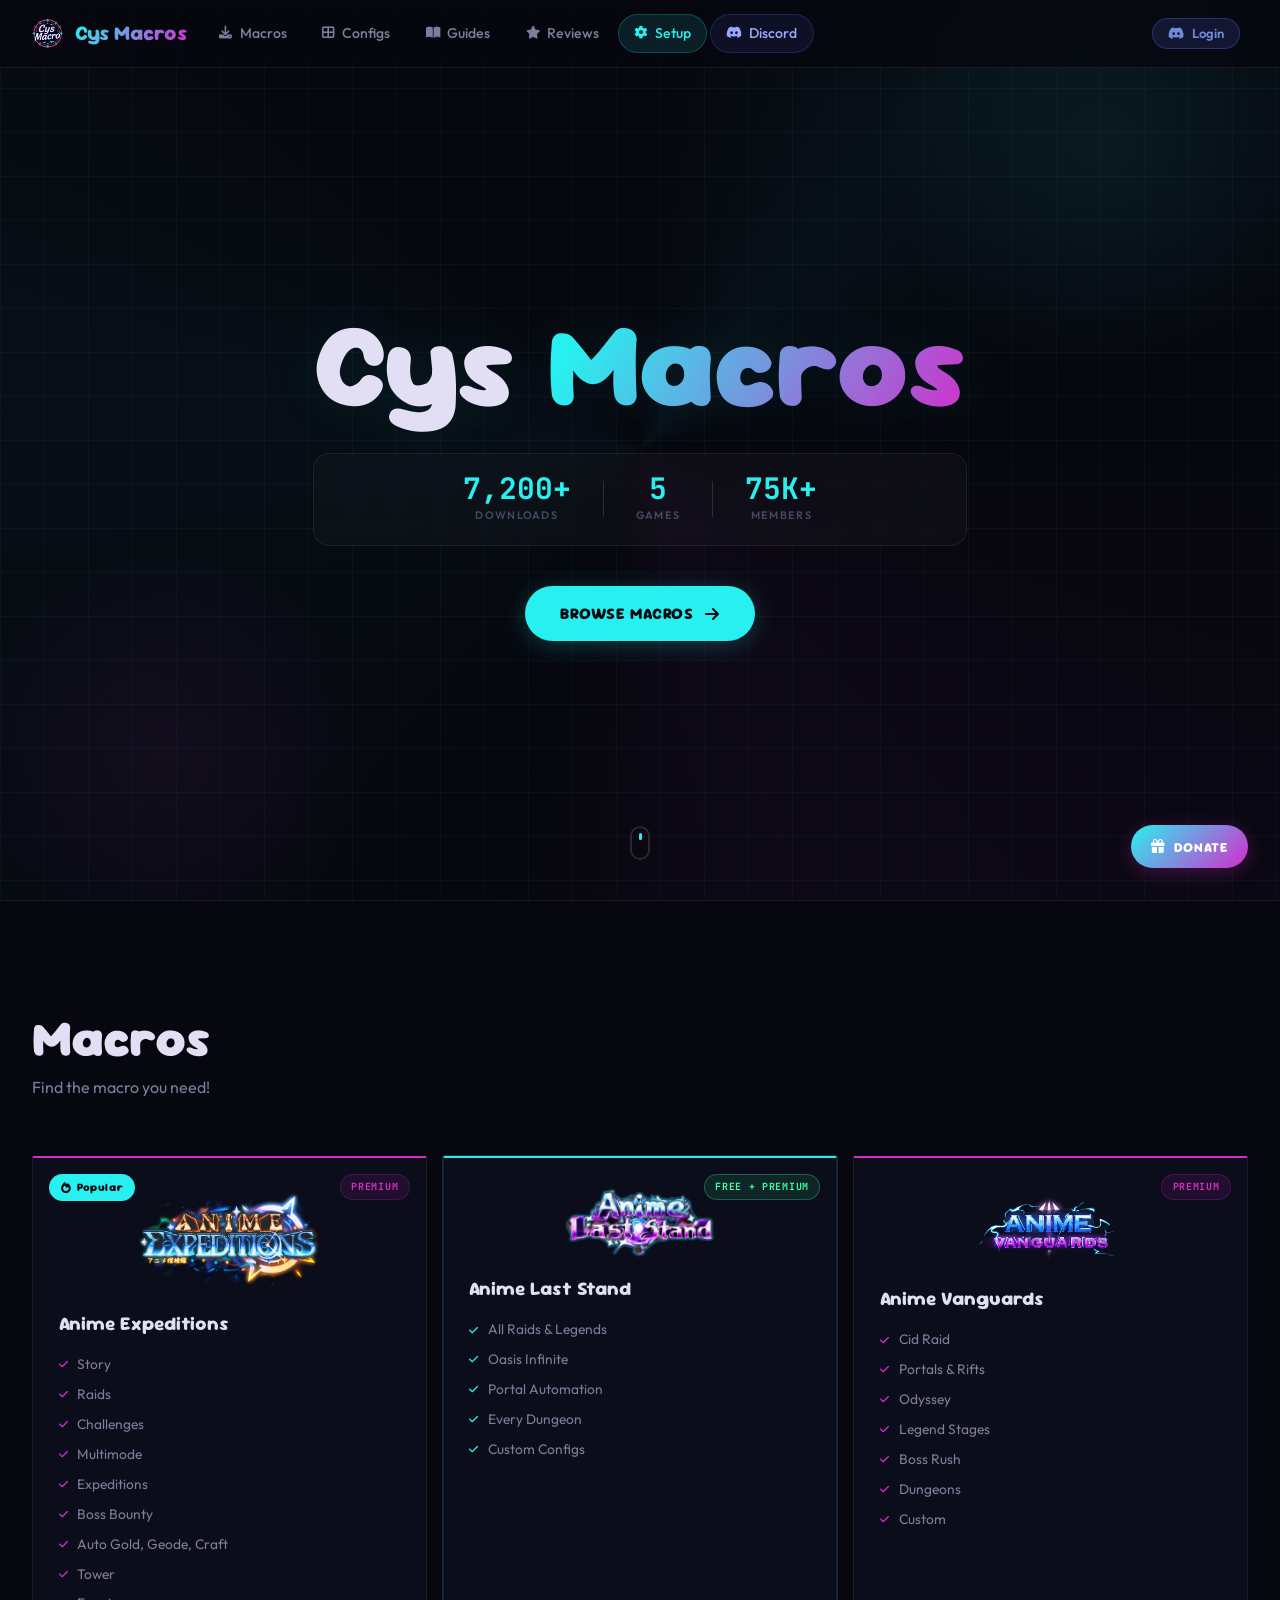
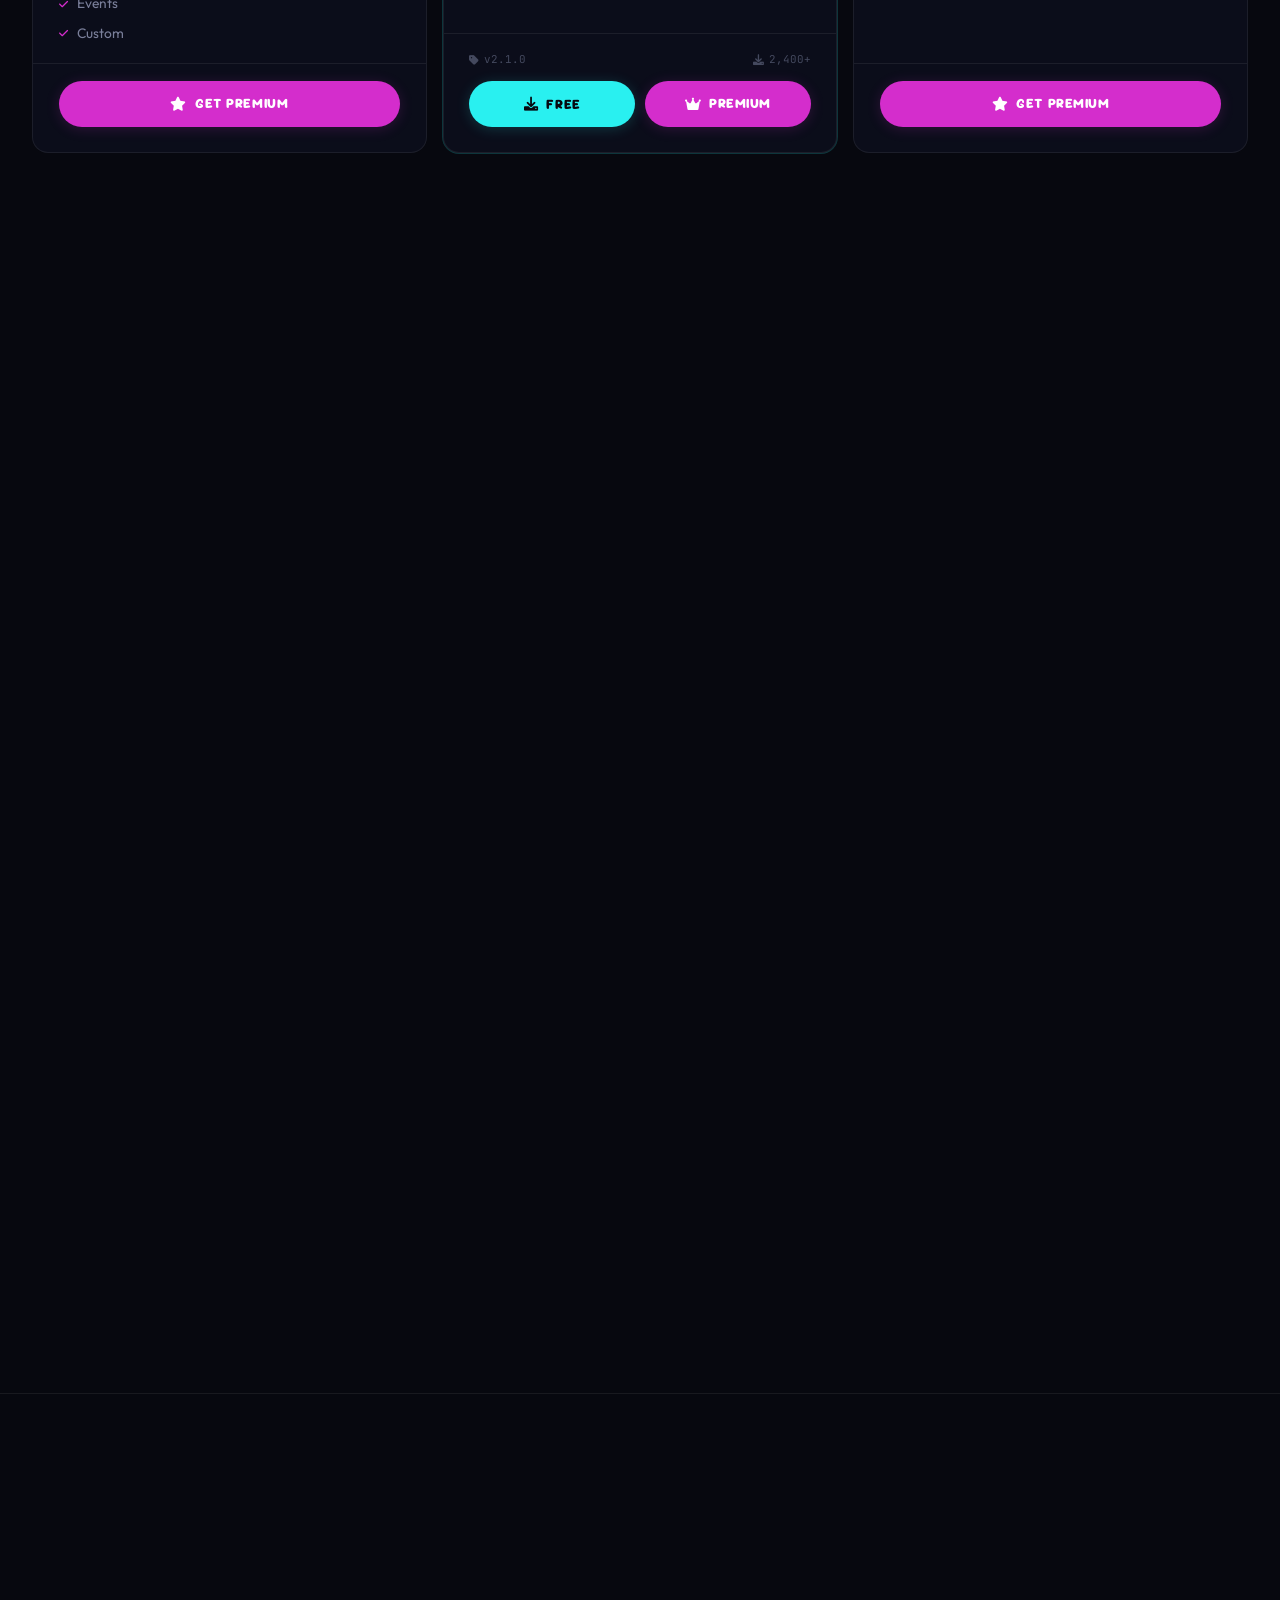
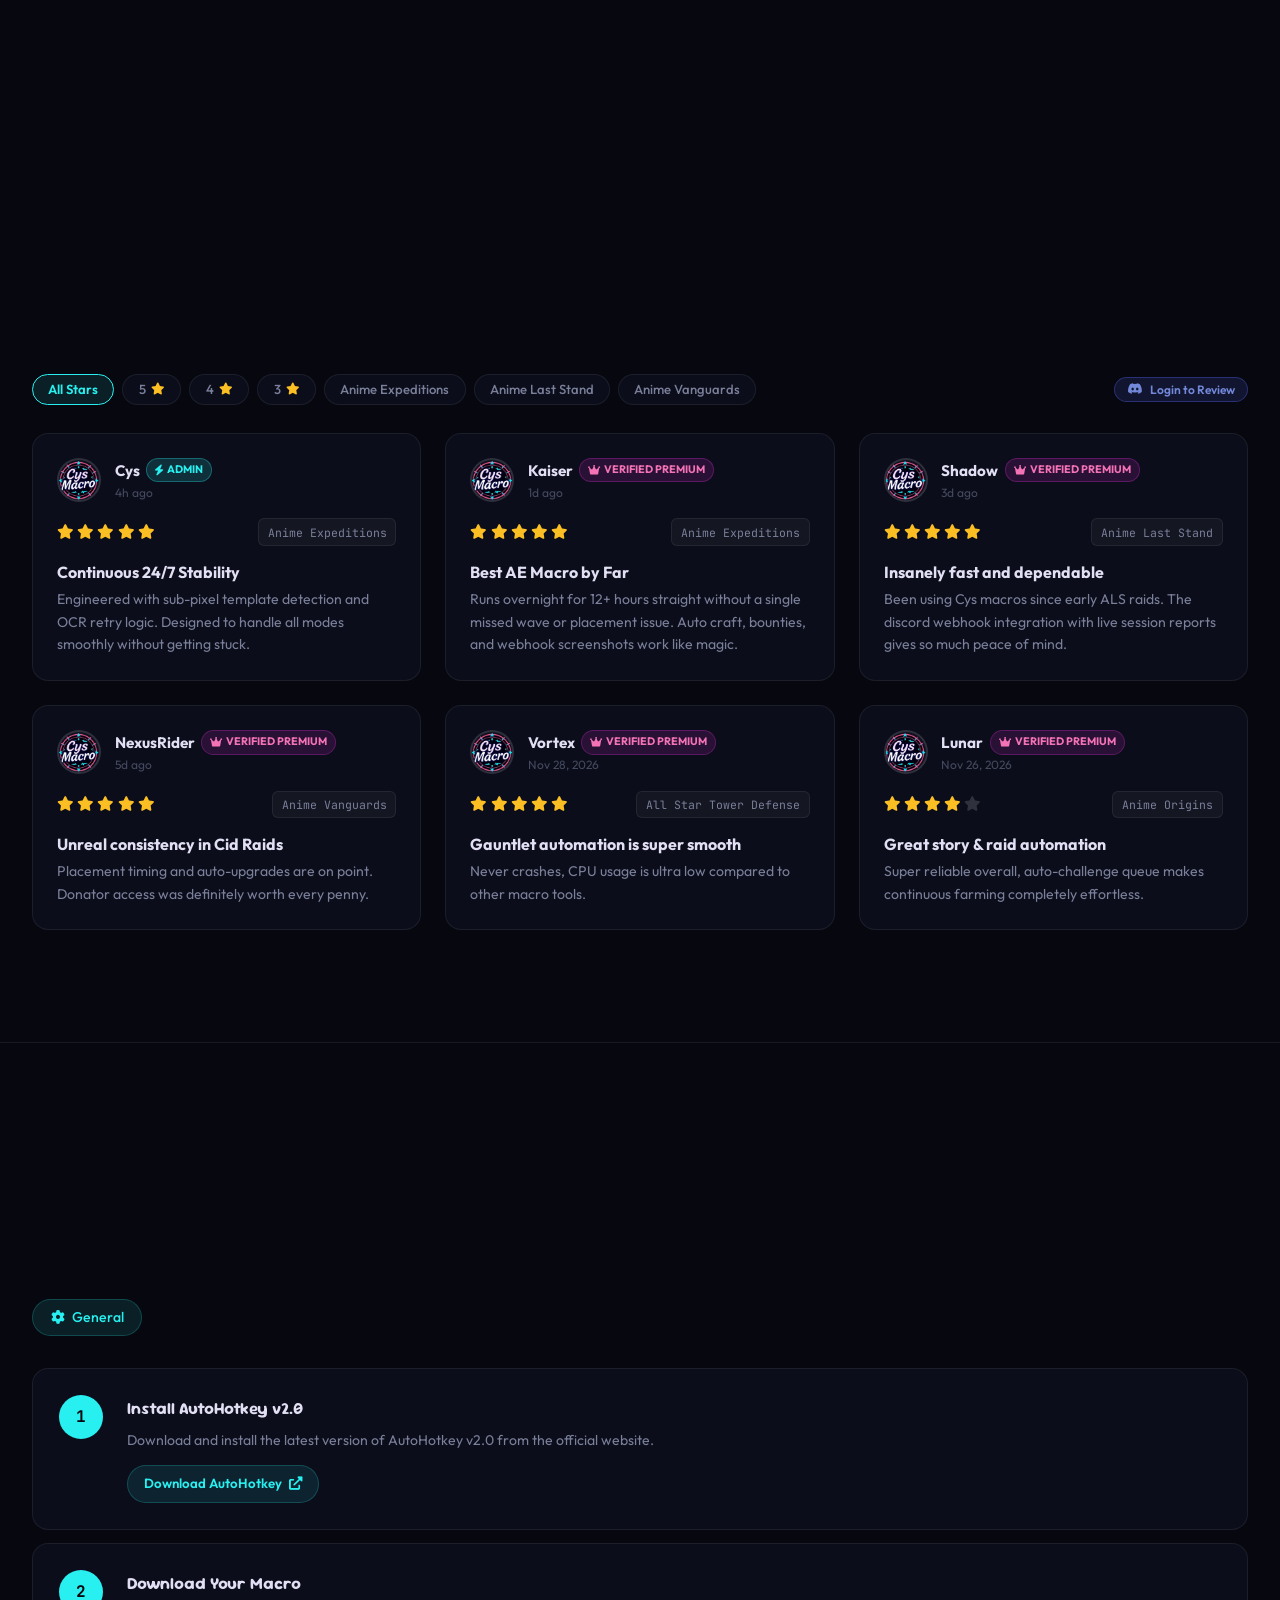
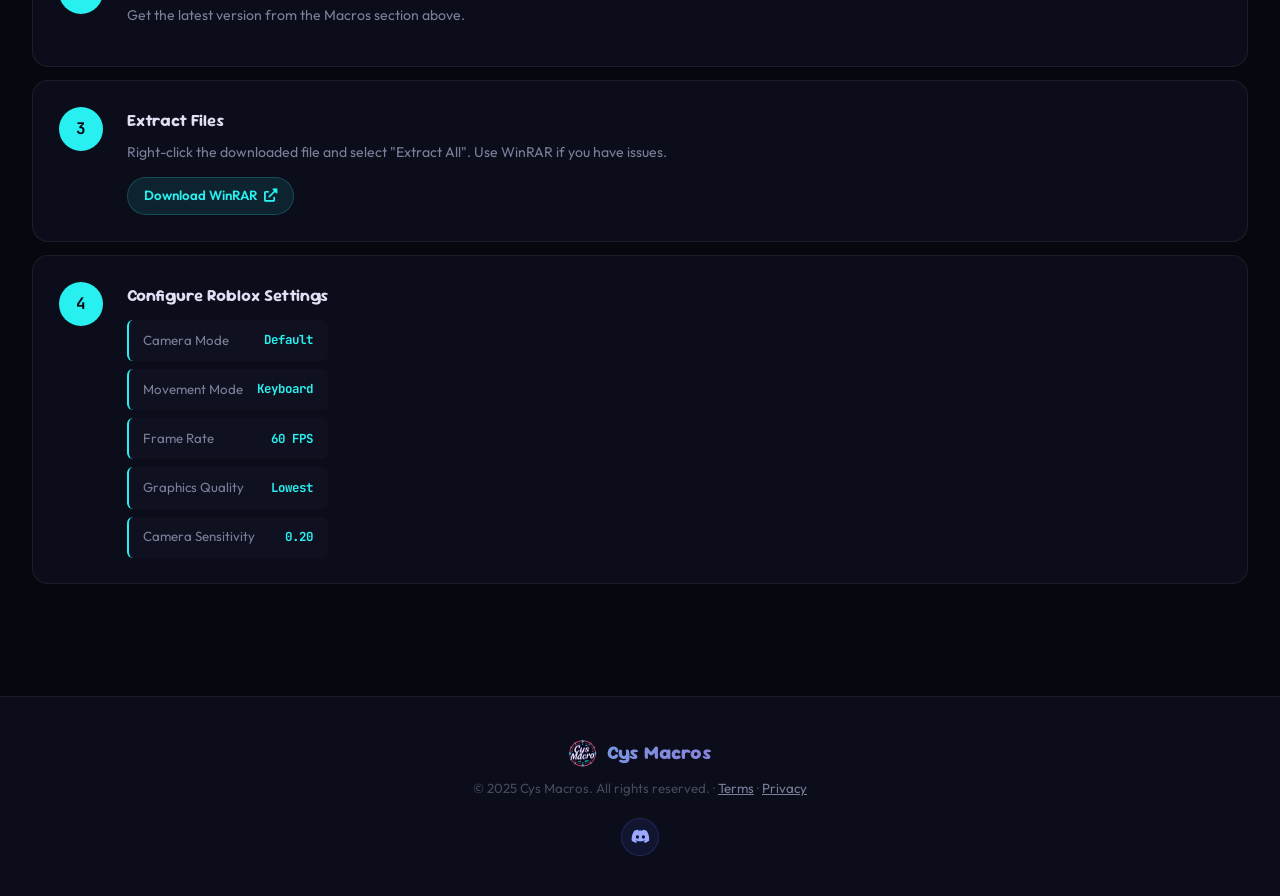
==== commit 3d02040b: "Update index.html" ====
--- a/index.html
+++ b/index.html
@@ -35,7 +35,6 @@
       <div class="nav-links" id="navLinks">
         <a href="#macros" class="nav-link" data-section="macros"><i class="fas fa-download"></i><span>Macros</span></a>
         <a href="configs/" class="nav-link"><i class="fas fa-th-large"></i><span>Configs</span></a>
-        <a href="#leaderboard" class="nav-link" data-section="leaderboard"><i class="fas fa-trophy"></i><span>Leaderboard</span></a>
         <a href="guides.html" class="nav-link"><i class="fas fa-book-open"></i><span>Guides</span></a>
         <a href="#reviews" class="nav-link" data-section="reviews"><i class="fas fa-star"></i><span>Reviews</span></a>
         <a href="#setup" class="nav-link" data-section="setup"><i class="fas fa-cog"></i><span>Setup</span></a>
@@ -632,4 +631,4 @@
 
   <script src="script.js"></script>
 </body>
-</html>+</html>
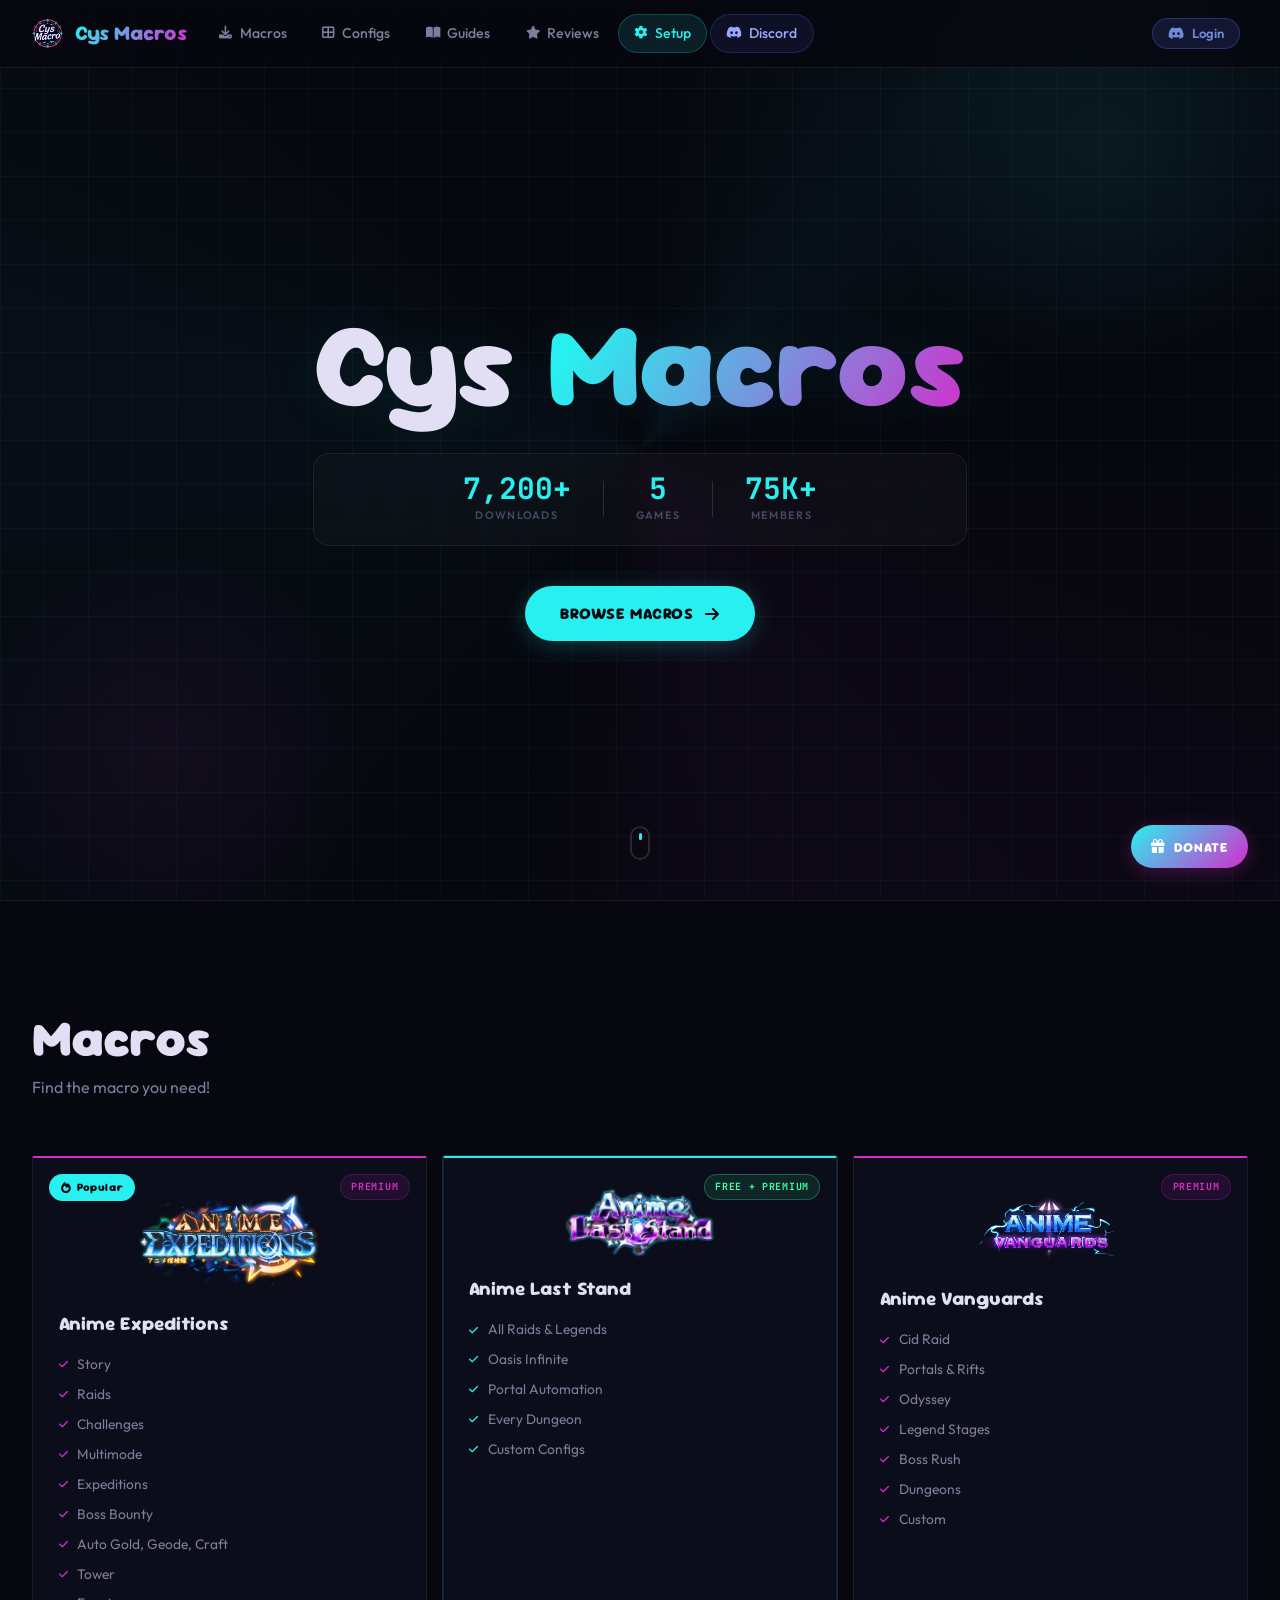
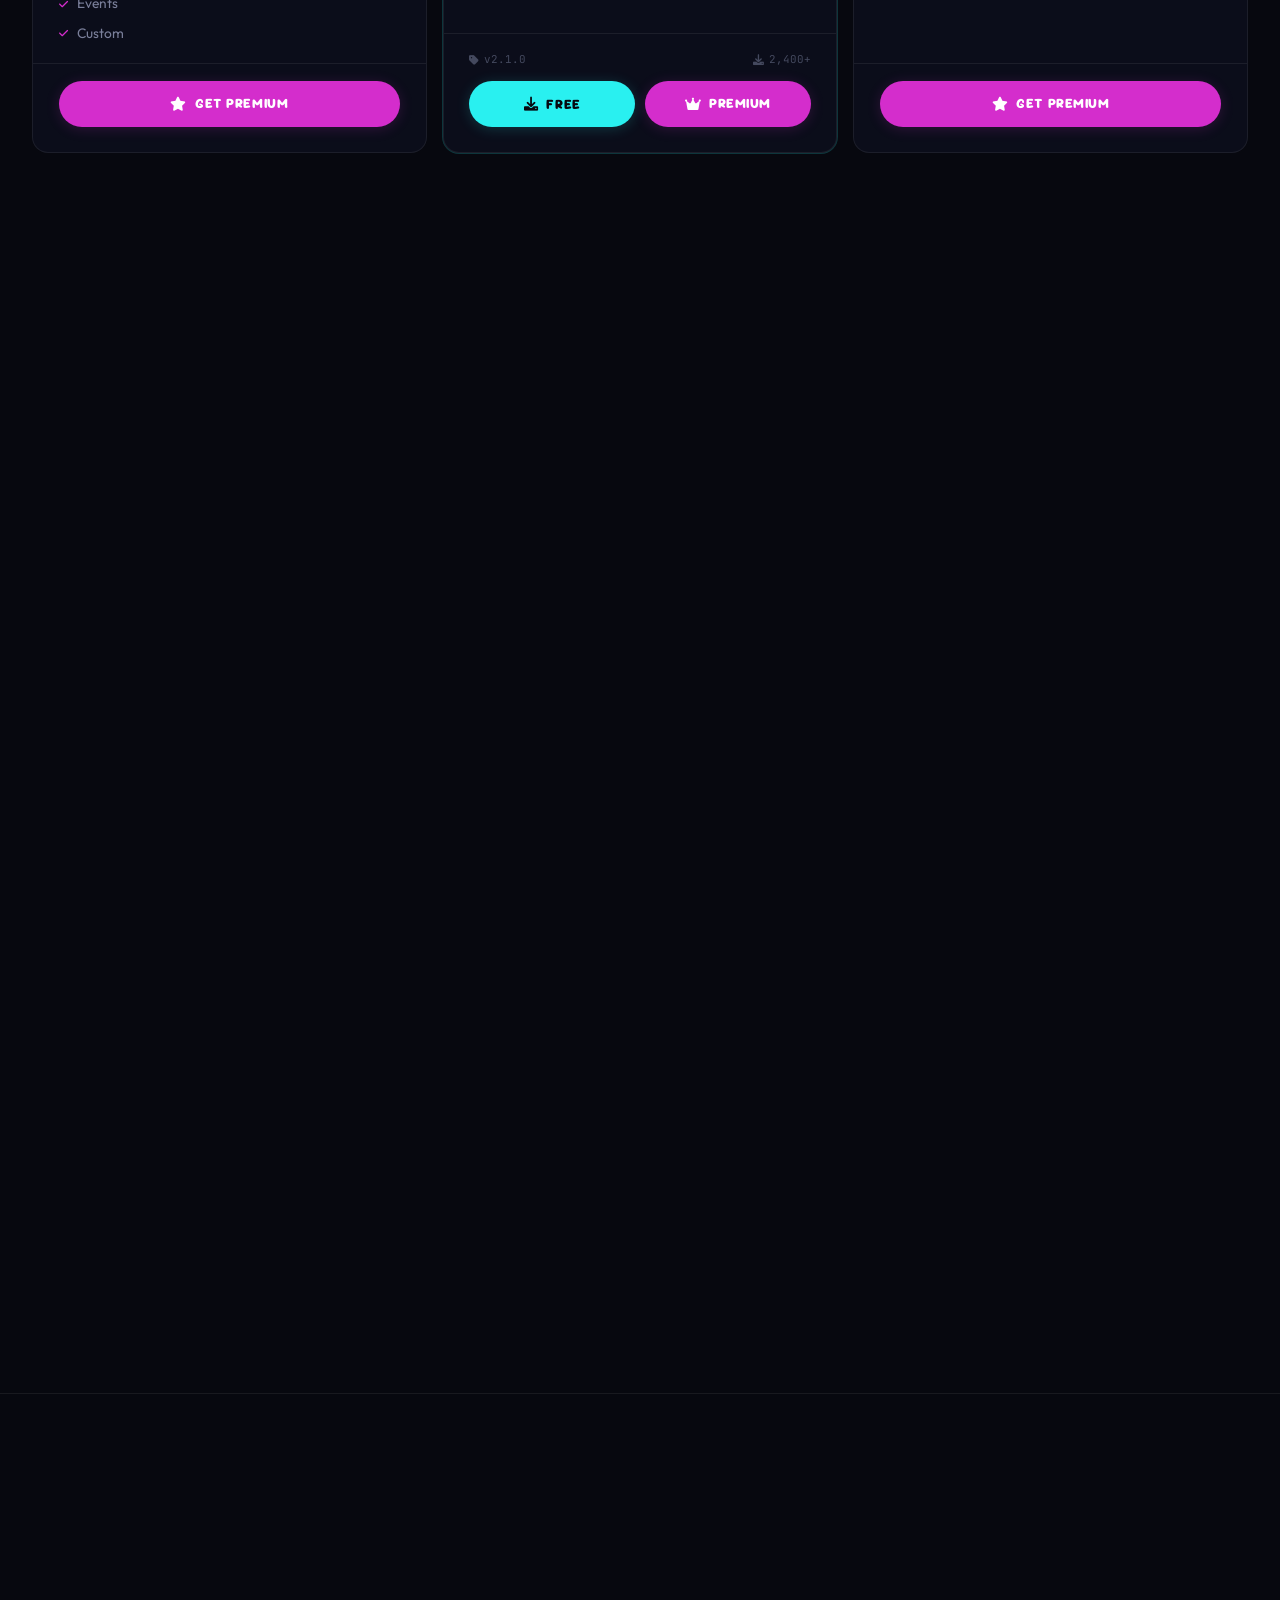
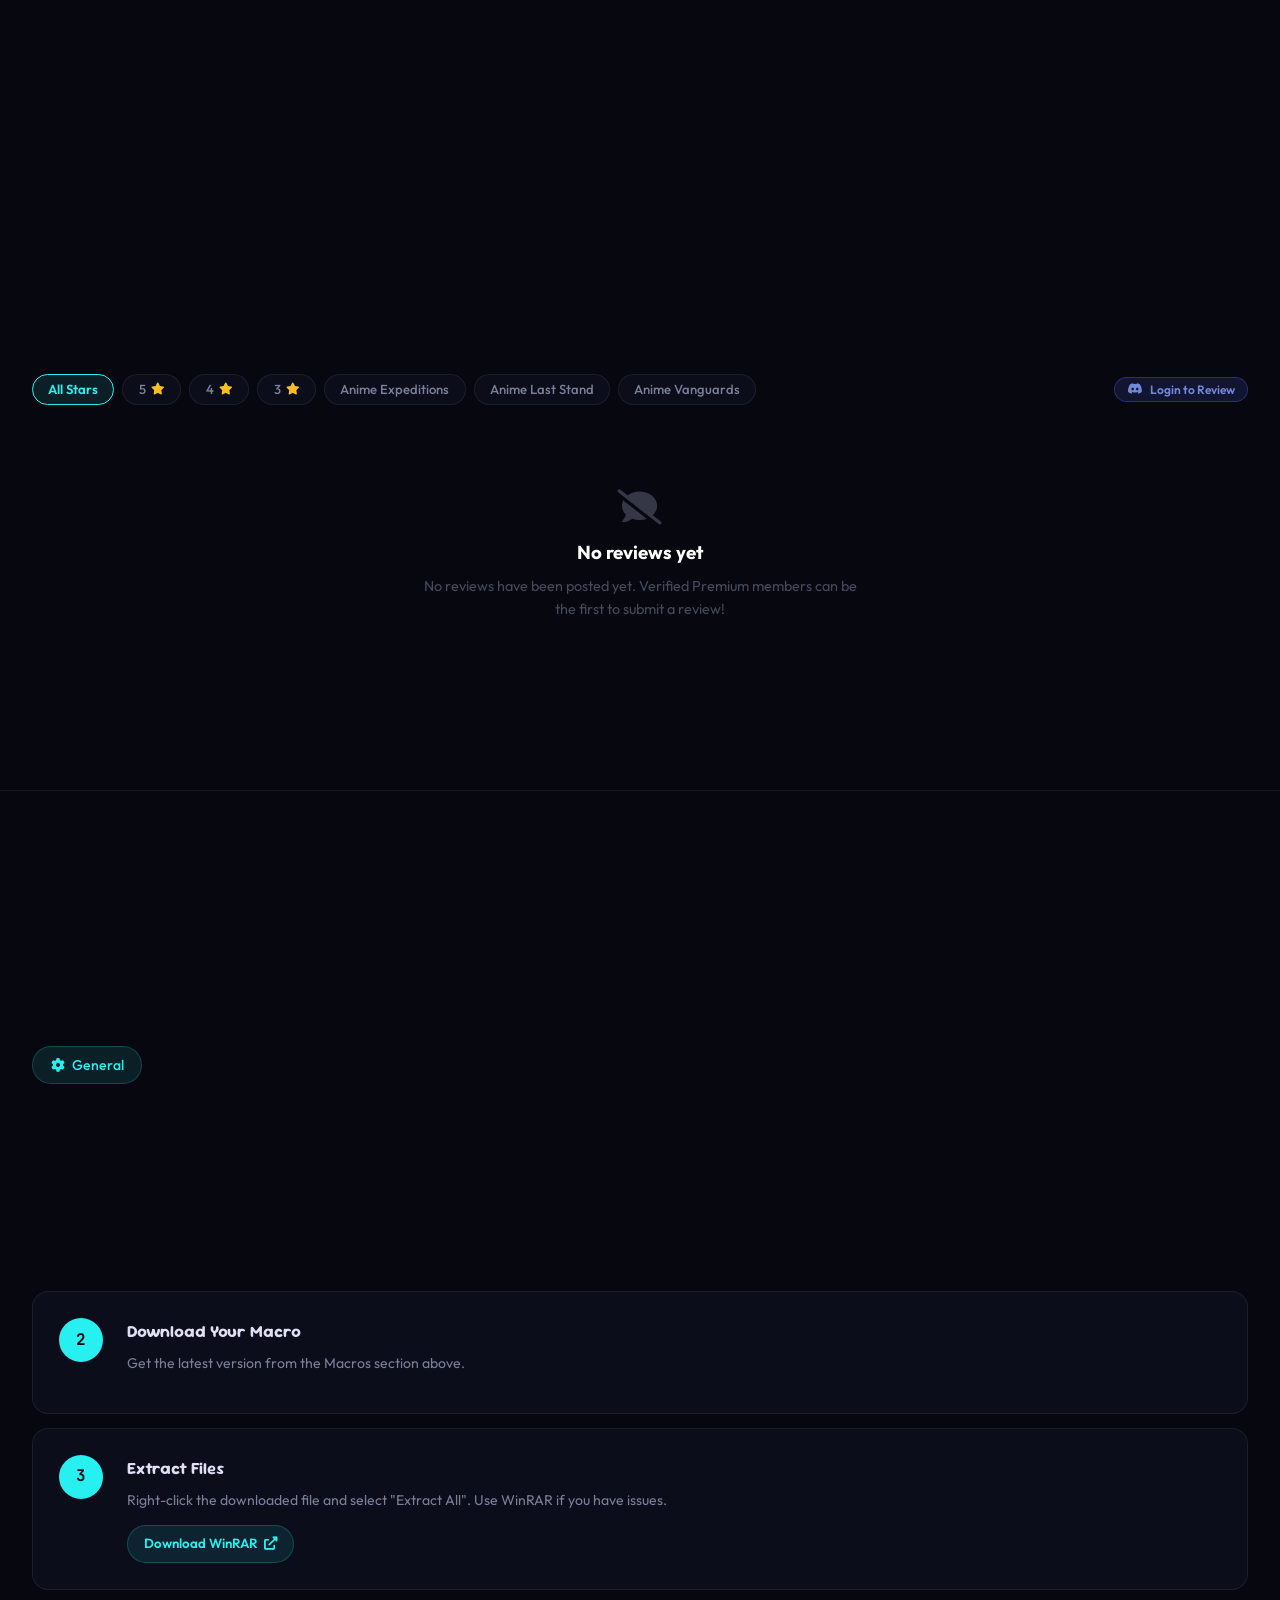
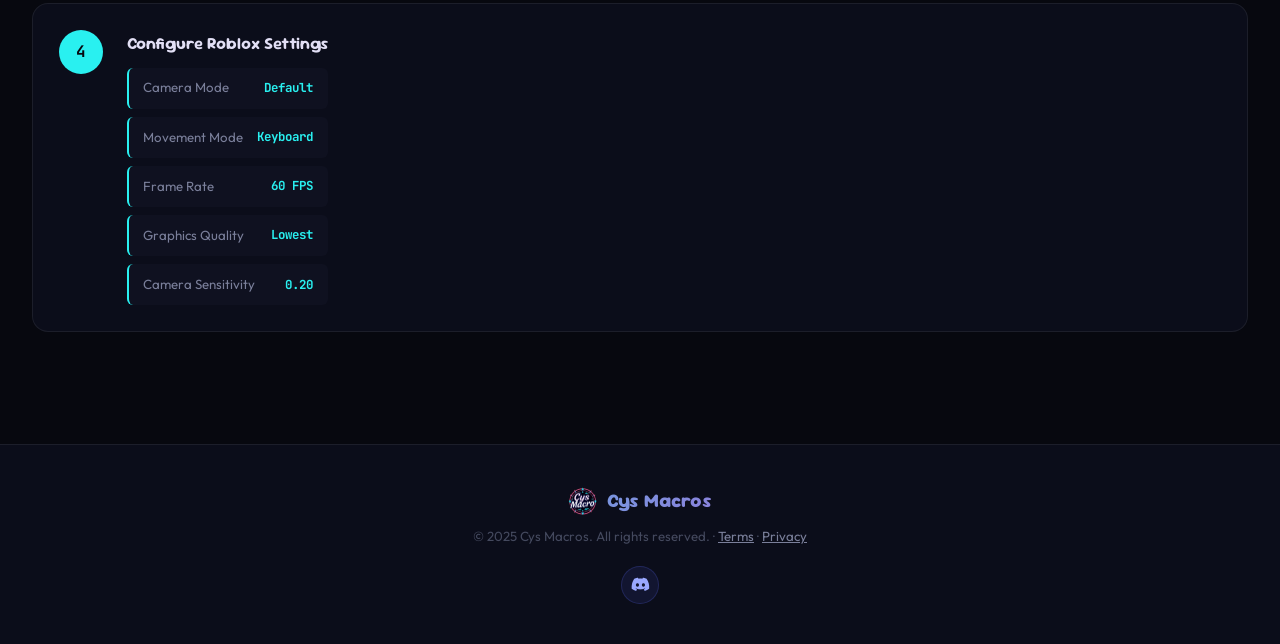
==== commit 12dd9e2f: "Add files via upload" ====
--- a/index.html
+++ b/index.html
@@ -270,28 +270,28 @@
       <!-- Rating Overview Card -->
       <div class="reviews-summary-card">
         <div class="rating-overview-box">
-          <div class="rating-big-score" id="reviewAvgScore">4.9</div>
+          <div class="rating-big-score" id="reviewAvgScore">—</div>
           <div class="rating-overview-stars" id="reviewOverviewStars">
-            <i class="fas fa-star"></i><i class="fas fa-star"></i><i class="fas fa-star"></i><i class="fas fa-star"></i><i class="fas fa-star"></i>
-          </div>
-          <div class="rating-overview-count" id="reviewTotalCount">Based on 140+ reviews</div>
+            <i class="far fa-star" style="color:rgba(255,255,255,0.2);"></i><i class="far fa-star" style="color:rgba(255,255,255,0.2);"></i><i class="far fa-star" style="color:rgba(255,255,255,0.2);"></i><i class="far fa-star" style="color:rgba(255,255,255,0.2);"></i><i class="far fa-star" style="color:rgba(255,255,255,0.2);"></i>
+          </div>
+          <div class="rating-overview-count" id="reviewTotalCount">No reviews submitted yet</div>
         </div>
 
         <div class="rating-breakdown-bars">
           <div class="rating-bar-row">
             <span class="bar-label">5 <i class="fas fa-star"></i></span>
-            <div class="bar-track"><div class="bar-fill" id="bar5" style="width: 94%;"></div></div>
-            <span class="bar-percent" id="barCount5">94%</span>
+            <div class="bar-track"><div class="bar-fill" id="bar5" style="width: 0%;"></div></div>
+            <span class="bar-percent" id="barCount5">0%</span>
           </div>
           <div class="rating-bar-row">
             <span class="bar-label">4 <i class="fas fa-star"></i></span>
-            <div class="bar-track"><div class="bar-fill" id="bar4" style="width: 5%;"></div></div>
-            <span class="bar-percent" id="barCount4">5%</span>
+            <div class="bar-track"><div class="bar-fill" id="bar4" style="width: 0%;"></div></div>
+            <span class="bar-percent" id="barCount4">0%</span>
           </div>
           <div class="rating-bar-row">
             <span class="bar-label">3 <i class="fas fa-star"></i></span>
-            <div class="bar-track"><div class="bar-fill" id="bar3" style="width: 1%;"></div></div>
-            <span class="bar-percent" id="barCount3">1%</span>
+            <div class="bar-track"><div class="bar-fill" id="bar3" style="width: 0%;"></div></div>
+            <span class="bar-percent" id="barCount3">0%</span>
           </div>
           <div class="rating-bar-row">
             <span class="bar-label">2 <i class="fas fa-star"></i></span>
@@ -571,6 +571,11 @@
     <div class="modal-content profile-modal-content">
       <button class="modal-close" id="profileModalClose" onclick="closeUserProfileModal()" aria-label="Close"><i class="fas fa-times"></i></button>
 
+      <!-- Profile Modal Header Tag -->
+      <div class="profile-modal-tag" id="profModalTag" style="font-size: 0.76rem; text-transform: uppercase; letter-spacing: 0.05em; color: var(--text-3); margin-bottom: 0.85rem; display: flex; align-items: center; gap: 0.45rem;">
+        <i class="fas fa-id-badge" style="color: var(--cyan);"></i> <span id="profModalTagText">Member Profile</span>
+      </div>
+
       <!-- Profile Header Hero -->
       <div class="profile-hero-card">
         <div class="profile-avatar-wrap">
@@ -588,18 +593,29 @@
         </div>
       </div>
 
-      <!-- Quick Stats Duo -->
-      <div class="profile-stats-grid profile-stats-duo">
+      <!-- Quick Stats -->
+      <div class="profile-stats-grid">
         <div class="prof-stat-box">
           <div class="stat-icon-wrap icon-cyan"><i class="fas fa-clock"></i></div>
           <div class="prof-stat-val" id="profTotalHours">0.0h</div>
           <div class="prof-stat-lbl">Total Usage Time</div>
         </div>
-        <div class="prof-stat-box">
-          <div class="stat-icon-wrap icon-gold"><i class="fas fa-desktop"></i></div>
-          <div class="prof-stat-val" id="profHwidStatus">Bound</div>
-          <div class="prof-stat-lbl">HWID Status</div>
-        </div>
+      </div>
+
+      <!-- Privacy Toggle for Account Owner -->
+      <div class="profile-privacy-box" id="profPrivacyBox" style="display: none;">
+        <div class="privacy-text-col">
+          <div class="privacy-title-row">
+            <i class="fas fa-shield-alt" style="color: var(--cyan);"></i>
+            <span>Public Usage Time</span>
+            <span class="privacy-state-pill is-public" id="profPrivacyStateBadge">Public</span>
+          </div>
+          <p class="privacy-hint">Allow other community members to see your total hours and macro activity.</p>
+        </div>
+        <label class="privacy-switch" title="Toggle public or private usage time">
+          <input type="checkbox" id="profPrivacyToggle" onchange="toggleProfilePrivacy(this.checked)">
+          <span class="privacy-slider"></span>
+        </label>
       </div>
 
       <!-- Discord Server Roles -->
@@ -619,8 +635,9 @@
       </div>
 
       <!-- Bottom Actions -->
-      <div class="profile-footer-actions">
-        <button type="button" class="btn btn-secondary btn-sm" onclick="logoutUser()"><i class="fas fa-sign-out-alt"></i> Logout</button>
+      <div class="profile-footer-actions" id="profFooterActions">
+        <button type="button" class="btn btn-secondary btn-sm" id="profLogoutBtn" onclick="logoutUser()"><i class="fas fa-sign-out-alt"></i> Logout</button>
+        <button type="button" class="btn btn-secondary btn-sm" id="profCloseBtn" onclick="closeUserProfileModal()" style="display: none;"><i class="fas fa-times"></i> Close</button>
       </div>
 
     </div>
@@ -631,4 +648,4 @@
 
   <script src="script.js"></script>
 </body>
-</html>
+</html>
--- a/style.css
+++ b/style.css
@@ -1362,12 +1362,12 @@
   border-radius: 100px;
 }
 
-/* Stats Duo */
+/* Stats Grid */
 .profile-stats-grid {
   display: grid;
-  grid-template-columns: repeat(2, 1fr);
+  grid-template-columns: 1fr;
   gap: 1.25rem;
-  margin-bottom: 1.75rem;
+  margin-bottom: 1.5rem;
 }
 .prof-stat-box {
   background: var(--surf);
@@ -1403,6 +1403,83 @@
   font-size: 0.7rem;
   color: var(--text-3);
   text-transform: uppercase;
+}
+
+/* Profile Privacy Setting Box */
+.profile-privacy-box {
+  display: flex;
+  align-items: center;
+  justify-content: space-between;
+  gap: 1rem;
+  background: rgba(255, 255, 255, 0.03);
+  border: 1px solid var(--border);
+  border-radius: var(--r-md);
+  padding: 0.85rem 1.1rem;
+  margin-bottom: 1.5rem;
+}
+.privacy-text-col { flex: 1; }
+.privacy-title-row {
+  display: flex;
+  align-items: center;
+  gap: 0.5rem;
+  font-size: 0.88rem;
+  font-weight: 700;
+  color: #fff;
+  margin-bottom: 0.2rem;
+}
+.privacy-state-pill {
+  font-size: 0.68rem;
+  padding: 0.12rem 0.5rem;
+  border-radius: var(--pill);
+  font-weight: 700;
+  text-transform: uppercase;
+  letter-spacing: 0.04em;
+}
+.privacy-state-pill.is-public {
+  background: rgba(74, 222, 128, 0.15);
+  color: #4ade80;
+  border: 1px solid rgba(74, 222, 128, 0.35);
+}
+.privacy-state-pill.is-private {
+  background: rgba(244, 114, 182, 0.15);
+  color: #f472b6;
+  border: 1px solid rgba(244, 114, 182, 0.35);
+}
+.privacy-hint {
+  font-size: 0.74rem;
+  color: var(--text-3);
+  margin: 0;
+}
+.privacy-switch {
+  position: relative;
+  display: inline-block;
+  width: 44px;
+  height: 24px;
+  flex-shrink: 0;
+  cursor: pointer;
+}
+.privacy-switch input { opacity: 0; width: 0; height: 0; }
+.privacy-slider {
+  position: absolute; inset: 0;
+  background-color: rgba(255, 255, 255, 0.15);
+  border-radius: 24px;
+  transition: 0.25s ease;
+  border: 1px solid var(--border);
+}
+.privacy-slider:before {
+  position: absolute; content: "";
+  height: 16px; width: 16px;
+  left: 3px; bottom: 3px;
+  background-color: #fff;
+  border-radius: 50%;
+  transition: 0.25s ease;
+}
+.privacy-switch input:checked + .privacy-slider {
+  background-color: var(--cyan);
+  border-color: var(--cyan);
+}
+.privacy-switch input:checked + .privacy-slider:before {
+  transform: translateX(20px);
 }
 
 /* Badges Row */
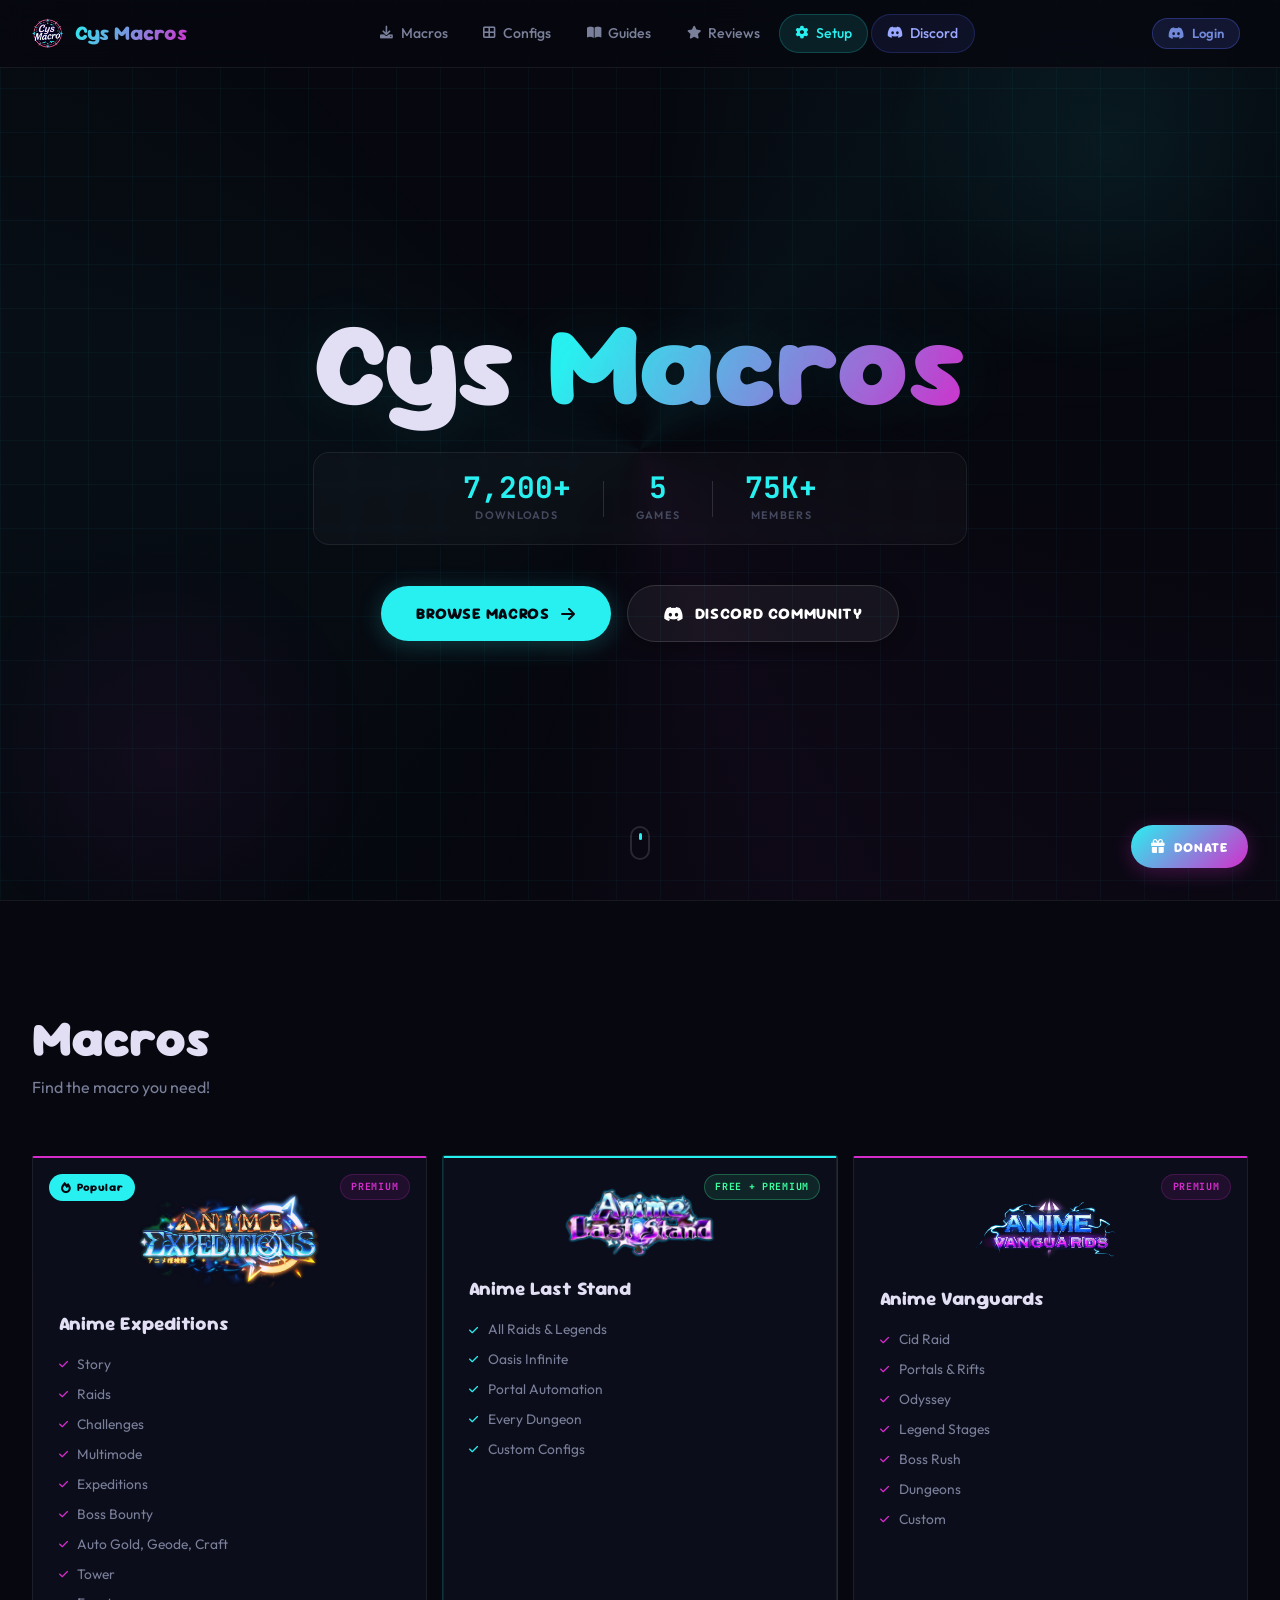
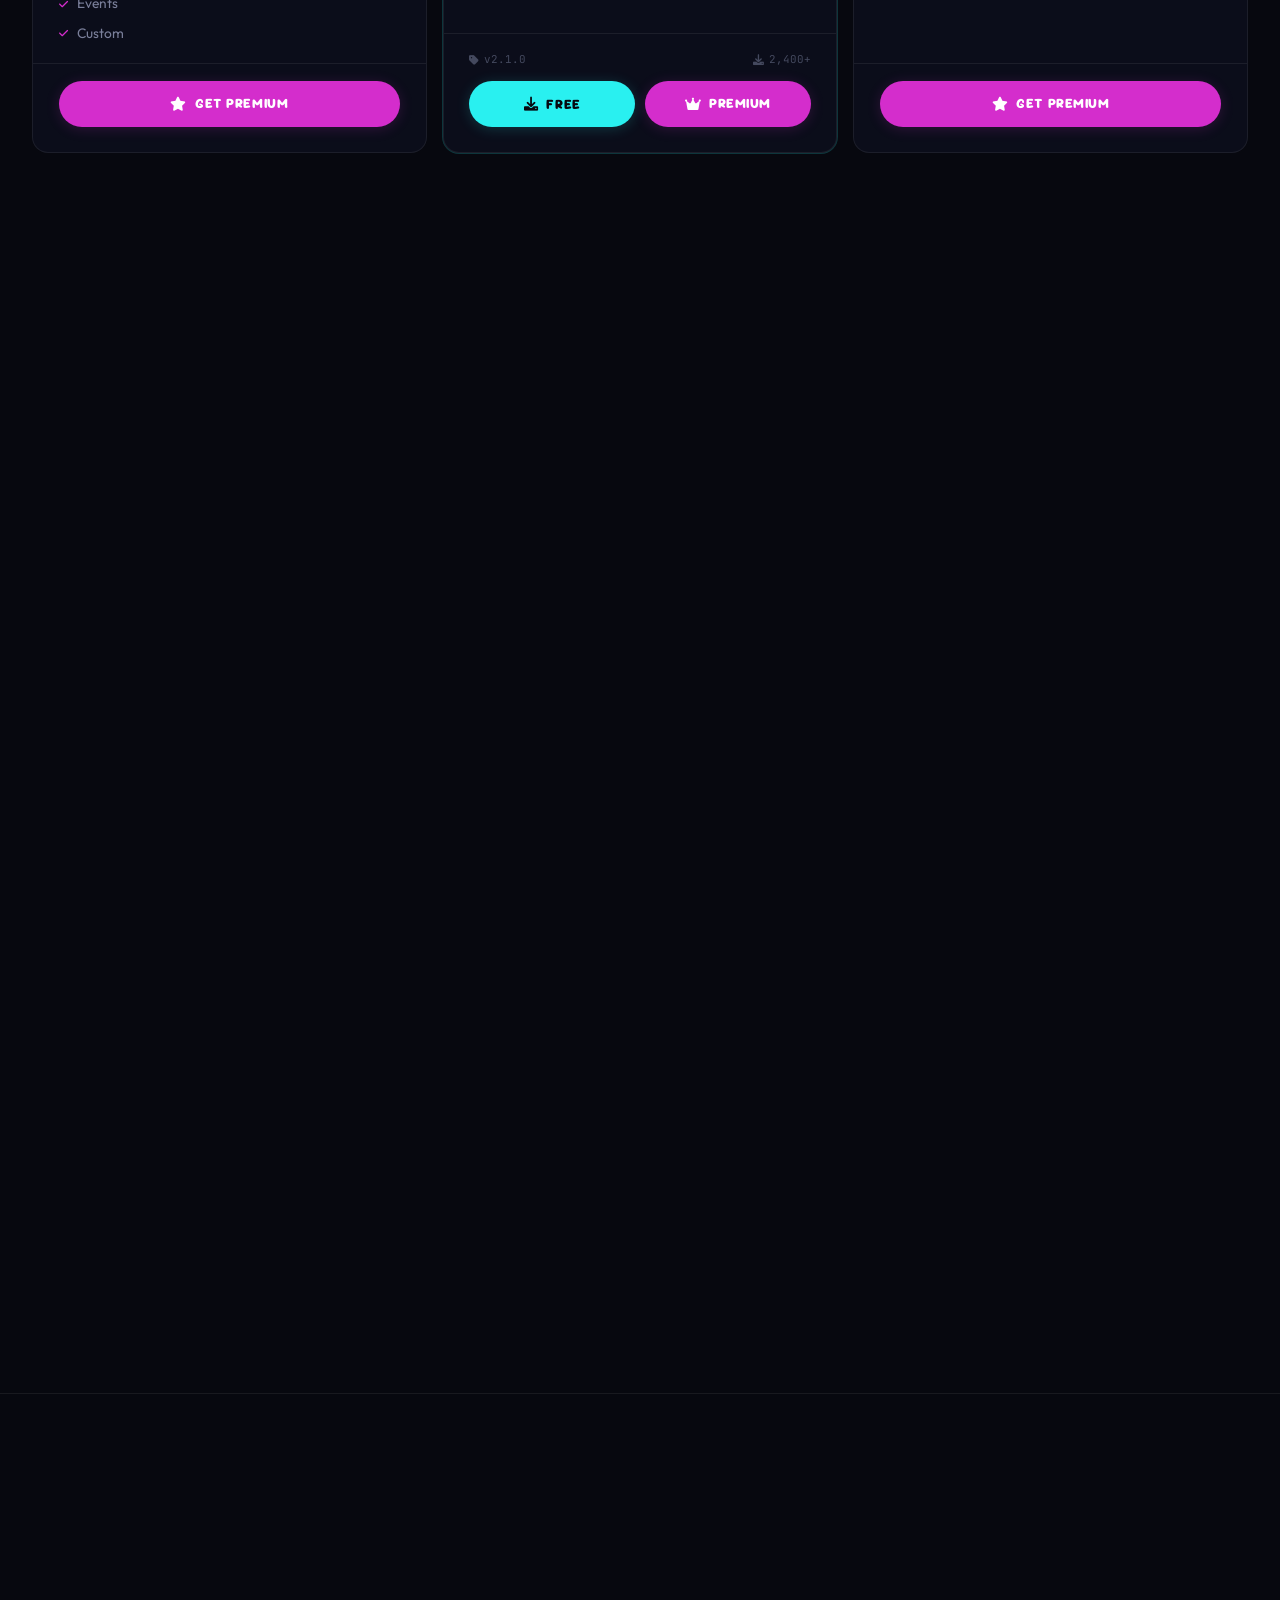
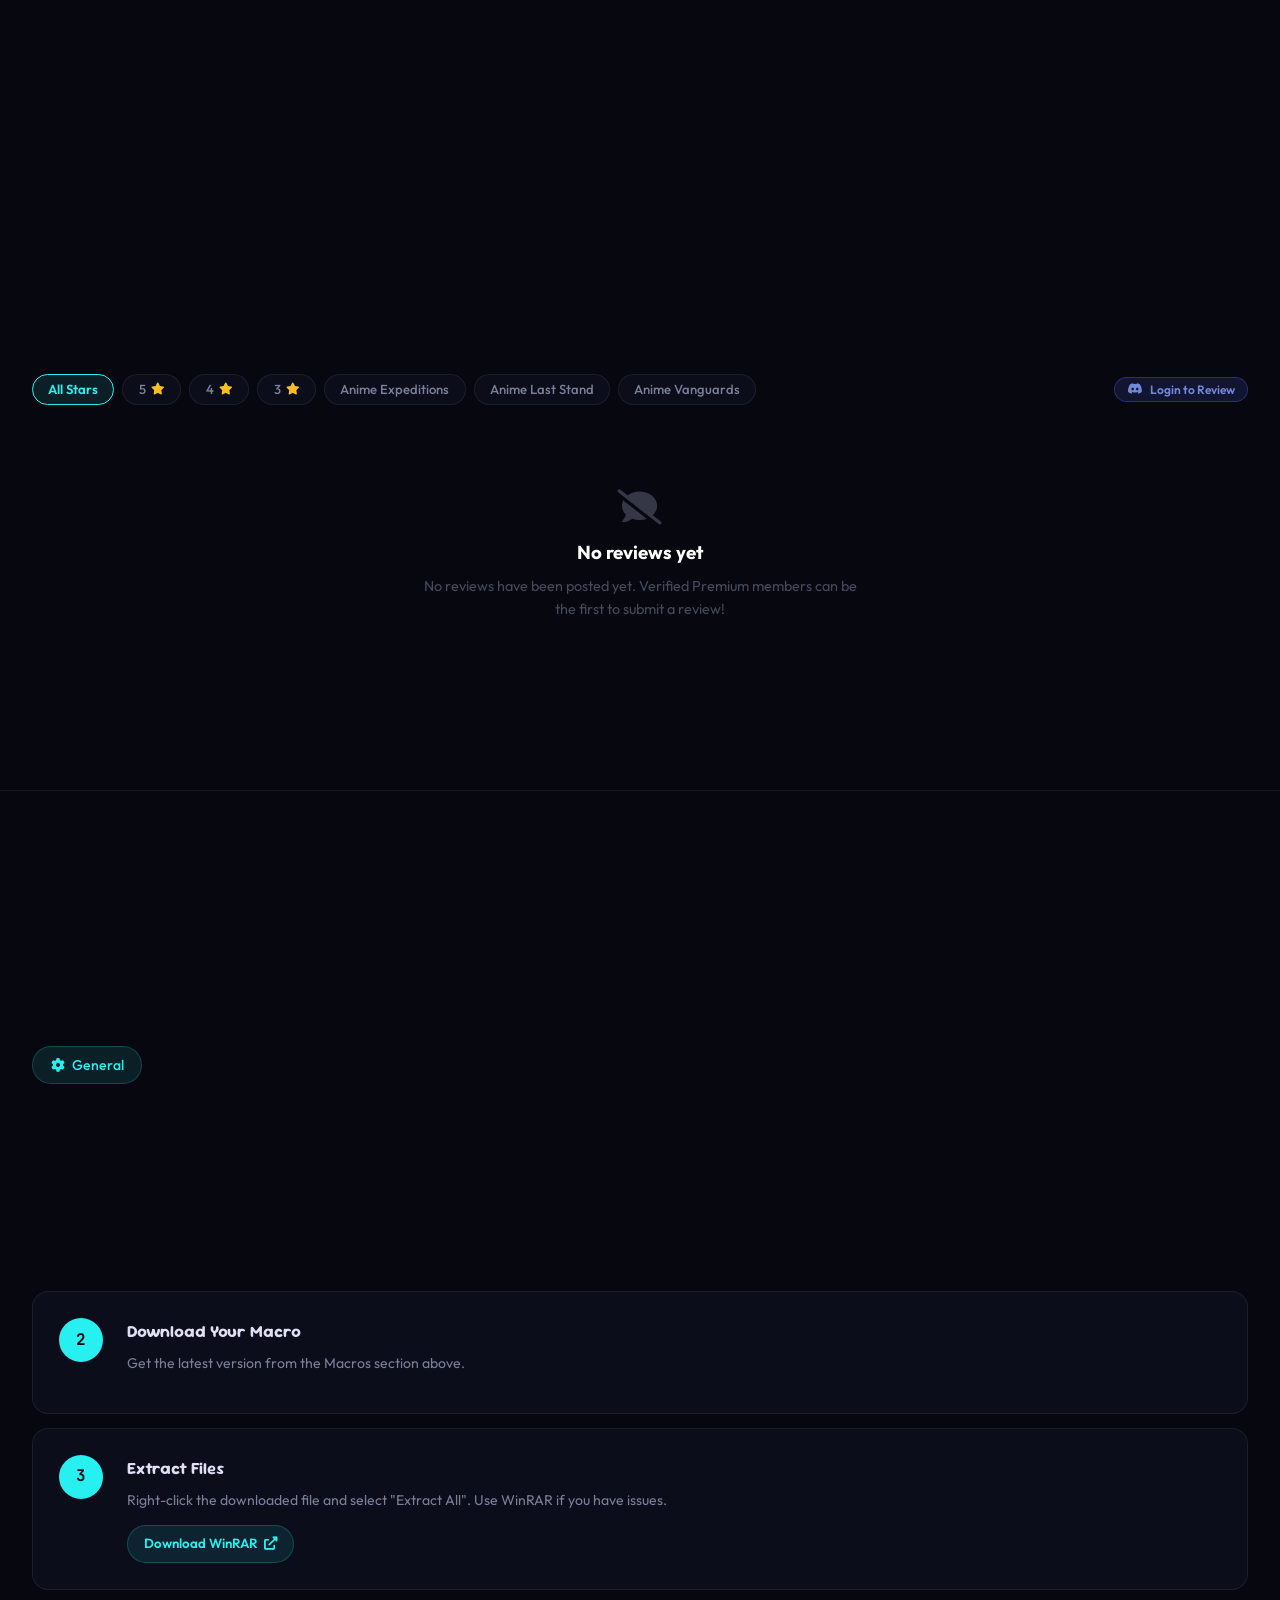
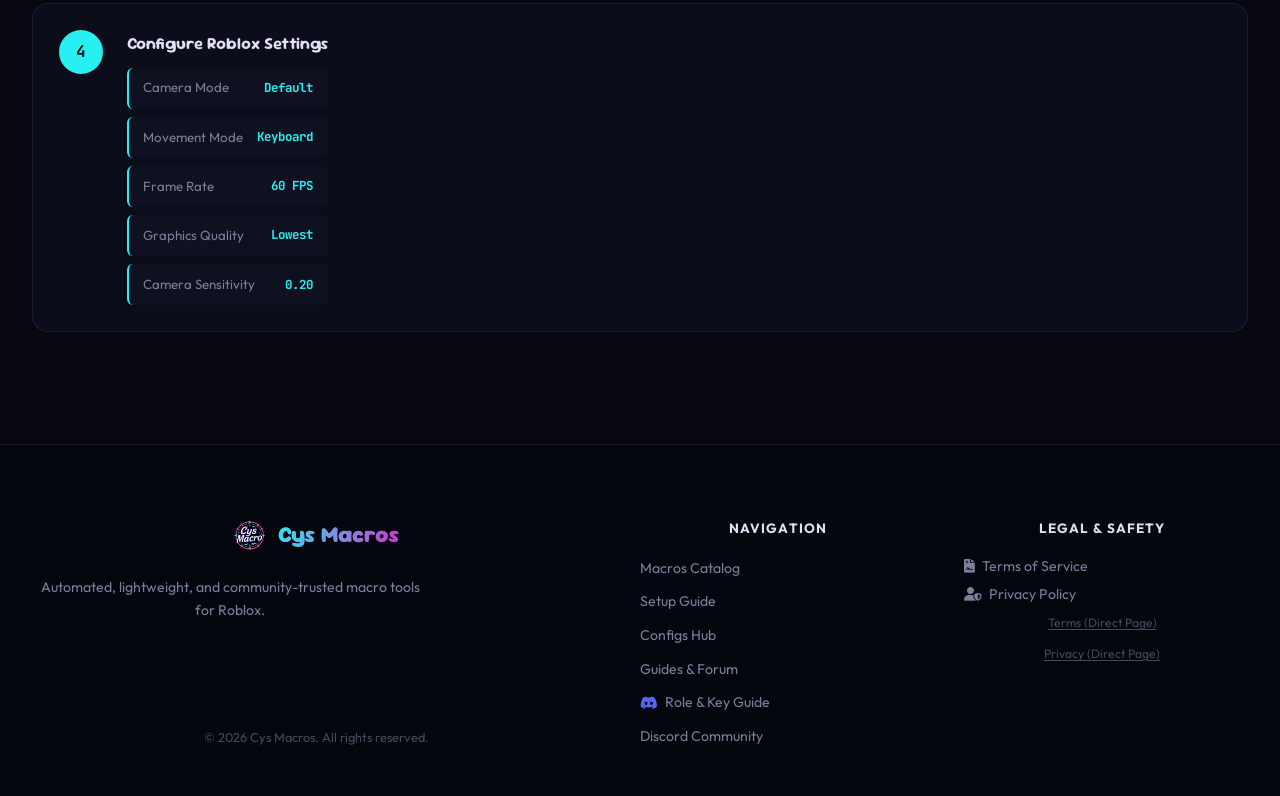
==== commit c46e0e48: "Add files via upload" ====
--- a/index.html
+++ b/index.html
@@ -8,7 +8,7 @@
   <link rel="preconnect" href="https://fonts.gstatic.com" crossorigin>
   <link rel="stylesheet" href="https://fonts.googleapis.com/css2?family=Sour+Gummy:ital,wght@0,100..900;1,100..900&family=Outfit:wght@300;400;500;600;700&family=JetBrains+Mono:wght@400;700&display=swap">
   <link rel="stylesheet" href="https://cdnjs.cloudflare.com/ajax/libs/font-awesome/6.0.0/css/all.min.css">
-  <link rel="stylesheet" href="style.css">
+  <link rel="stylesheet" href="style.css?v=2.8">
   <link rel="icon" type="image/x-icon" href="assets/cyslogo.png">
   <meta name="robots" content="noindex, nofollow">
   <meta name="googlebot" content="noindex, nofollow">
@@ -38,17 +38,57 @@
         <a href="guides.html" class="nav-link"><i class="fas fa-book-open"></i><span>Guides</span></a>
         <a href="#reviews" class="nav-link" data-section="reviews"><i class="fas fa-star"></i><span>Reviews</span></a>
         <a href="#setup" class="nav-link" data-section="setup"><i class="fas fa-cog"></i><span>Setup</span></a>
-        <a href="https://discord.gg/cys" class="nav-link discord-link" target="_blank"><i class="fab fa-discord"></i><span>Discord</span></a>
-      </div>
-      <div class="nav-auth-wrapper">
-        <button class="nav-auth-btn" id="navAuthBtn" onclick="handleNavAuthClick()">
+        <a href="https://discord.gg/cys" class="nav-link discord-link" target="_blank" rel="noopener"><i class="fab fa-discord"></i><span>Discord</span></a>
+      </div>
+      <div class="nav-actions">
+        <div class="nav-auth-wrapper">
+          <button class="nav-auth-btn" id="navAuthBtn" onclick="handleNavAuthClick()">
+            <i class="fab fa-discord"></i>
+            <span id="navAuthText">Login</span>
+          </button>
+        </div>
+        <button class="nav-mobile-toggle" id="mobileToggle" onclick="toggleMobileDrawer()" aria-label="Open mobile menu"><i class="fas fa-bars"></i></button>
+      </div>
+    </div>
+  </nav>
+
+  <!-- Mobile Drawer Overlay & Sheet -->
+  <div class="nav-drawer-backdrop" id="drawerBackdrop" onclick="closeMobileDrawer()" style="display: none;"></div>
+  <aside class="nav-drawer" id="navDrawer" aria-label="Mobile Navigation">
+    <div class="drawer-header">
+      <div class="drawer-brand">
+        <img src="assets/cyslogo.png" alt="Cys Logo">
+        <span>Cys Macros</span>
+      </div>
+      <button type="button" class="drawer-close" id="drawerClose" onclick="closeMobileDrawer()" aria-label="Close menu">
+        <i class="fas fa-times"></i>
+      </button>
+    </div>
+    <div class="drawer-body">
+      <nav class="drawer-nav-list">
+        <a href="#macros" class="drawer-link" onclick="closeMobileDrawer()"><i class="fas fa-download"></i><span>Browse Macros</span></a>
+        <a href="configs/" class="drawer-link"><i class="fas fa-th-large"></i><span>Community Configs</span></a>
+        <a href="guides.html" class="drawer-link"><i class="fas fa-book-open"></i><span>Official Guides</span></a>
+        <a href="#reviews" class="drawer-link" onclick="closeMobileDrawer()"><i class="fas fa-star"></i><span>Verified Reviews</span></a>
+        <a href="#setup" class="drawer-link" onclick="closeMobileDrawer()"><i class="fas fa-cog"></i><span>AHK Setup Guide</span></a>
+        <a href="javascript:void(0)" class="drawer-link" onclick="openDiscordGuideModal(); closeMobileDrawer();"><i class="fab fa-discord" style="color:#5865F2;"></i><span>Role &amp; Key Guide</span></a>
+        <a href="https://discord.gg/cys" class="drawer-link drawer-discord" target="_blank" rel="noopener"><i class="fab fa-discord"></i><span>Join Discord</span></a>
+      </nav>
+
+      <div class="drawer-auth-block">
+        <button class="drawer-auth-btn" id="drawerAuthBtn" onclick="handleNavAuthClick(); closeMobileDrawer();">
           <i class="fab fa-discord"></i>
-          <span id="navAuthText">Login</span>
+          <span id="drawerAuthText">Login with Discord</span>
         </button>
       </div>
-      <button class="nav-mobile-toggle" id="mobileToggle" aria-label="Toggle menu"><i class="fas fa-bars"></i></button>
-    </div>
-  </nav>
+
+      <div class="drawer-legal-row">
+        <button type="button" class="drawer-legal-btn" onclick="openLegalModal('terms'); closeMobileDrawer();">Terms of Service</button>
+        <span class="drawer-legal-sep">·</span>
+        <button type="button" class="drawer-legal-btn" onclick="openLegalModal('privacy'); closeMobileDrawer();">Privacy Policy</button>
+      </div>
+    </div>
+  </aside>
 
   <section class="hero" id="hero">
     <div class="hero-content">
@@ -69,7 +109,10 @@
           <div class="stat-label">Members</div>
         </div>
       </div>
-      <a href="#macros" class="hero-cta"><span>Browse Macros</span><i class="fas fa-arrow-right"></i></a>
+      <div class="hero-actions">
+        <a href="#macros" class="hero-cta hero-cta-primary"><span>Browse Macros</span><i class="fas fa-arrow-right"></i></a>
+        <a href="https://discord.gg/cys" class="hero-cta hero-cta-secondary" target="_blank" rel="noopener"><i class="fab fa-discord"></i><span>Discord Community</span></a>
+      </div>
     </div>
     <div class="scroll-hint"><div class="scroll-dot"></div></div>
   </section>
@@ -401,12 +444,34 @@
 
   <footer class="footer">
     <div class="footer-inner">
-      <div class="footer-brand">
-        <img src="assets/cyslogo.png" alt="Cys Logo">
-        <span>Cys Macros</span>
-      </div>
-      <p class="footer-copy">© 2025 Cys Macros. All rights reserved. · <a href="terms.html" style="color:var(--text-2);text-decoration:underline;">Terms</a> · <a href="privacy.html" style="color:var(--text-2);text-decoration:underline;">Privacy</a></p>
-      <a href="https://discord.gg/cys" target="_blank" class="footer-discord"><i class="fab fa-discord"></i></a>
+      <div class="footer-brand-col">
+        <div class="footer-brand">
+          <img src="assets/cyslogo.png" alt="Cys Logo">
+          <span>Cys Macros</span>
+        </div>
+        <p class="footer-desc">Automated, lightweight, and community-trusted macro tools for Roblox.</p>
+        <div class="footer-copyright">© 2026 Cys Macros. All rights reserved.</div>
+      </div>
+      <div class="footer-links-col">
+        <h4 class="footer-heading">Navigation</h4>
+        <div class="footer-nav-list">
+          <a href="#macros" class="footer-link">Macros Catalog</a>
+          <a href="#setup" class="footer-link">Setup Guide</a>
+          <a href="configs/" class="footer-link">Configs Hub</a>
+          <a href="guides.html" class="footer-link">Guides &amp; Forum</a>
+          <a href="javascript:void(0)" onclick="openDiscordGuideModal()" class="footer-link"><i class="fab fa-discord" style="color:#5865F2;"></i> Role &amp; Key Guide</a>
+          <a href="https://discord.gg/cys" target="_blank" rel="noopener" class="footer-link">Discord Community</a>
+        </div>
+      </div>
+      <div class="footer-legal-col">
+        <h4 class="footer-heading">Legal &amp; Safety</h4>
+        <div class="footer-nav-list">
+          <button type="button" class="footer-link footer-btn-link" onclick="openLegalModal('terms')"><i class="fas fa-file-contract"></i> Terms of Service</button>
+          <button type="button" class="footer-link footer-btn-link" onclick="openLegalModal('privacy')"><i class="fas fa-user-shield"></i> Privacy Policy</button>
+          <a href="terms.html" class="footer-link-sub">Terms (Direct Page)</a>
+          <a href="privacy.html" class="footer-link-sub">Privacy (Direct Page)</a>
+        </div>
+      </div>
     </div>
   </footer>
 
@@ -414,7 +479,7 @@
   <button class="floating-donate" id="donateBtn"><i class="fas fa-gift"></i><span>Donate</span></button>
 
   <!-- Donate Modal -->
-  <div class="donate-modal" id="donateModal" role="dialog" aria-modal="true">
+  <div class="donate-modal" id="donateModal" role="dialog" aria-modal="true" style="display: none;">
     <div class="modal-backdrop" id="modalBackdrop"></div>
     <div class="modal-content">
       <button class="modal-close" id="modalClose" aria-label="Close"><i class="fas fa-times"></i></button>
@@ -450,7 +515,7 @@
   </div>
 
   <!-- WRITE REVIEW MODAL -->
-  <div class="review-modal" id="reviewModal" role="dialog" aria-modal="true">
+  <div class="review-modal" id="reviewModal" role="dialog" aria-modal="true" style="display: none;">
     <div class="modal-backdrop" id="reviewModalBackdrop" onclick="closeReviewModal()"></div>
     <div class="modal-content review-modal-content">
       <button class="modal-close" id="reviewModalClose" onclick="closeReviewModal()" aria-label="Close"><i class="fas fa-times"></i></button>
@@ -566,7 +631,7 @@
   </div>
 
   <!-- USER PROFILE & USAGE STATS MODAL -->
-  <div class="user-profile-modal" id="userProfileModal" role="dialog" aria-modal="true">
+  <div class="user-profile-modal" id="userProfileModal" role="dialog" aria-modal="true" style="display: none;">
     <div class="modal-backdrop" id="userProfileModalBackdrop" onclick="closeUserProfileModal()"></div>
     <div class="modal-content profile-modal-content">
       <button class="modal-close" id="profileModalClose" onclick="closeUserProfileModal()" aria-label="Close"><i class="fas fa-times"></i></button>
@@ -643,9 +708,282 @@
     </div>
   </div>
 
+  <!-- In-Page Legal (Terms & Privacy) Modal -->
+  <div class="modal-overlay" id="legalModal" role="dialog" aria-modal="true" style="display: none;">
+    <div class="modal-box legal-modal-box">
+      <div class="legal-modal-header">
+        <div class="legal-tab-switch">
+          <button type="button" class="legal-tab-btn active" id="tabBtnTerms" onclick="switchLegalTab('terms')">
+            <i class="fas fa-file-contract"></i>
+            <span>Terms of Service</span>
+          </button>
+          <button type="button" class="legal-tab-btn" id="tabBtnPrivacy" onclick="switchLegalTab('privacy')">
+            <i class="fas fa-user-shield"></i>
+            <span>Privacy Policy</span>
+          </button>
+        </div>
+        <button type="button" class="modal-close" onclick="closeLegalModal()" aria-label="Close">
+          <i class="fas fa-times"></i>
+        </button>
+      </div>
+
+      <div class="legal-modal-body">
+        <!-- Terms Pane -->
+        <div class="legal-pane active" id="legalPaneTerms">
+          <div class="legal-pane-header">
+            <h2>Terms of Service</h2>
+            <span class="legal-badge">Effective: August 2026</span>
+          </div>
+          <p class="legal-intro">By using Cys Macros, Key System Bot, and Cys Config Hub ("the Services"), you agree to these terms. If you do not agree, please do not use the macros or website.</p>
+          
+          <div class="legal-section">
+            <h3>1. General Rules</h3>
+            <ul>
+              <li>You must be at least 13 years old to use the Services.</li>
+              <li>You must follow Discord's Terms of Service and Community Guidelines when interacting with our community and bot.</li>
+            </ul>
+          </div>
+
+          <div class="legal-section">
+            <h3>2. Keys &amp; Role Access</h3>
+            <ul>
+              <li>License keys and role access (including Donator tiers) are granted for personal, authorized use.</li>
+              <li>We reserve the right to revoke keys or access if a user attempts to crack, exploit, resell, or distribute unauthorized bypasses to our services.</li>
+            </ul>
+          </div>
+
+          <div class="legal-section">
+            <h3>3. Config Hub &amp; Cloud Presets</h3>
+            <ul>
+              <li>You are responsible for any macro configuration files you upload.</li>
+              <li>You agree not to upload malicious software, scripts, grabbers, or files intended to harm others.</li>
+              <li>You can delete your own uploaded configs at any time. Administrators may remove configs that violate community rules.</li>
+            </ul>
+          </div>
+
+          <div class="legal-section">
+            <h3>4. Service Availability &amp; Disclaimer</h3>
+            <p>The Services are provided as-is without warranties. Macro automation is subject to game updates. We strive to maintain high uptime and issue prompt macro patches.</p>
+          </div>
+
+          <div class="legal-section">
+            <h3>5. Contact</h3>
+            <p>Questions about these terms? Join our official <a href="https://discord.gg/cys" target="_blank" rel="noopener">Discord Server</a>.</p>
+          </div>
+        </div>
+
+        <!-- Privacy Pane -->
+        <div class="legal-pane" id="legalPanePrivacy">
+          <div class="legal-pane-header">
+            <h2>Privacy Policy</h2>
+            <span class="legal-badge">Effective: August 2026</span>
+          </div>
+          <p class="legal-intro">This policy outlines what data Key System Bot, CysLink, and Cys Config Hub store and how it is used.</p>
+
+          <div class="legal-section">
+            <h3>1. What We Store</h3>
+            <ul>
+              <li><strong>Discord Profile:</strong> Your Discord User ID, username, and avatar URL to link your uploaded configs and role access.</li>
+              <li><strong>Config Files:</strong> Configuration files, names, and tags you choose to upload publicly.</li>
+              <li><strong>License Keys &amp; Telemetry:</strong> Key redemption status and authorized server IDs for the verification bot. CysLink relay only transmits real-time macro telemetry between your PC and your browser session.</li>
+            </ul>
+          </div>
+
+          <div class="legal-section">
+            <h3>2. How We Use It</h3>
+            <ul>
+              <li>To verify your role in Discord and authenticate your login.</li>
+              <li>To display your username as the creator on configs you upload.</li>
+              <li>To prevent spam and block malicious uploads.</li>
+            </ul>
+          </div>
+
+          <div class="legal-section">
+            <h3>3. Data Storage &amp; Deletion</h3>
+            <ul>
+              <li>Data is stored securely on Cloudflare's global infrastructure. We never sell or share user data with third parties.</li>
+              <li>You can delete your uploaded configs at any time directly through the Config Hub.</li>
+              <li>For full account data removal, contact us via our <a href="https://discord.gg/cys" target="_blank" rel="noopener">Discord Server</a>.</li>
+            </ul>
+          </div>
+
+          <div class="legal-section">
+            <h3>4. Contact</h3>
+            <p>Questions? Reach out on our official <a href="https://discord.gg/cys" target="_blank" rel="noopener">Discord Server</a>.</p>
+          </div>
+        </div>
+      </div>
+
+      <div class="legal-modal-footer">
+        <button type="button" class="btn btn-secondary btn-sm" onclick="closeLegalModal()">Close</button>
+      </div>
+    </div>
+  </div>
+
+  <!-- Purchase Legal Agreement Modal -->
+  <div class="modal-overlay" id="purchaseConsentModal" role="dialog" aria-modal="true" style="display: none;">
+    <div class="modal-box purchase-modal-box">
+      <div class="modal-header">
+        <div class="purchase-header-title">
+          <i class="fas fa-shield-alt" style="color:var(--prim);"></i>
+          <h3>Terms &amp; Purchase Agreement</h3>
+        </div>
+        <button type="button" class="modal-close" onclick="closePurchaseConsentModal()" aria-label="Close">
+          <i class="fas fa-times"></i>
+        </button>
+      </div>
+
+      <div class="purchase-modal-body">
+        <div class="purchase-item-banner">
+          <div class="purchase-item-icon"><i class="fas fa-crown"></i></div>
+          <div class="purchase-item-meta">
+            <span class="purchase-item-label">Redirecting to Roblox Gamepass:</span>
+            <div class="purchase-item-name" id="purchaseTargetName">Premium Access</div>
+          </div>
+        </div>
+
+        <div class="purchase-terms-notice">
+          <p>Before proceeding to Roblox, please confirm your agreement with our service policies:</p>
+          <ul class="purchase-notice-list">
+            <li><i class="fas fa-check"></i> Purchases are processed securely via Roblox Corporation.</li>
+            <li><i class="fas fa-check"></i> Premium unlocks access to Donator macro builds and priority updates.</li>
+            <li><i class="fas fa-check"></i> Reselling, distributing, or cracking keys is strictly prohibited.</li>
+          </ul>
+        </div>
+
+        <div class="purchase-policy-links">
+          <button type="button" class="btn-text-legal" onclick="openLegalModal('terms')">
+            <i class="fas fa-file-contract"></i> View Terms of Service
+          </button>
+          <button type="button" class="btn-text-legal" onclick="openLegalModal('privacy')">
+            <i class="fas fa-user-shield"></i> View Privacy Policy
+          </button>
+        </div>
+
+        <label class="purchase-agree-row" for="purchaseAgreeCheck">
+          <input type="checkbox" id="purchaseAgreeCheck" checked />
+          <span class="agree-label-text">I have read and agree to the <strong>Terms of Service</strong> and <strong>Privacy Policy</strong>.</span>
+        </label>
+      </div>
+
+      <div class="purchase-modal-footer">
+        <button type="button" class="btn btn-secondary" onclick="closePurchaseConsentModal()">Cancel</button>
+        <button type="button" class="btn btn-pink btn-proceed-roblox" id="btnProceedRoblox" onclick="confirmPurchaseRedirect()">
+          <span>Continue to Roblox</span>
+          <i class="fas fa-external-link-alt"></i>
+        </button>
+      </div>
+    </div>
+  </div>
+
+  <!-- Post-Purchase Discord Role & Key Guide Modal -->
+  <div class="modal-overlay" id="discordGuideModal" role="dialog" aria-modal="true" style="display: none;">
+    <div class="modal-box discord-guide-box">
+      <div class="modal-header">
+        <div class="discord-guide-header-title">
+          <div class="discord-guide-icon-badge">
+            <i class="fab fa-discord"></i>
+          </div>
+          <div>
+            <div class="discord-guide-subtitle">
+              <span class="guide-status-dot"></span> Guide: Purchasing Premium
+            </div>
+            <h3 class="discord-guide-main-title">How to get Discord Role</h3>
+          </div>
+        </div>
+        <button type="button" class="modal-close" onclick="closeDiscordGuideModal()" aria-label="Close">
+          <i class="fas fa-times"></i>
+        </button>
+      </div>
+
+      <div class="discord-guide-body">
+        <div class="guide-alert-bar">
+          <i class="fas fa-external-link-alt"></i>
+          <div class="guide-alert-text">
+            <strong>Roblox Checkout opened in a new tab!</strong>
+            <span>Complete your purchase on Roblox, then follow the 2 quick steps below to claim your Donator role &amp; key:</span>
+          </div>
+        </div>
+
+        <div class="guide-card-steps">
+          <!-- Step 1 (formerly Step 3) -->
+          <div class="guide-card-step">
+            <div class="step-badge">1</div>
+            <div class="step-details">
+              <div class="step-title">Do <code>/verify</code> in 🤖・bot-commands</div>
+              <div class="step-desc">
+                Go to the bot commands channel on our Discord and run the verify command:
+              </div>
+              <div class="step-cmd-row">
+                <a href="discord://-/channels/1338965034616881263/1346644534729379901" onclick="openDiscordChannel('1346644534729379901', event)" class="guide-channel-tag" title="Open in Discord App">
+                  <i class="fas fa-robot"></i> 🤖・bot-commands
+                </a>
+                <span class="cmd-copy-pill" onclick="copyDiscordCommand('/verify')" title="Click to copy command">
+                  <code>/verify</code>
+                  <i class="fas fa-copy"></i>
+                </span>
+                <span class="cmd-bot-tag"><i class="fas fa-robot"></i> with @RoVer</span>
+              </div>
+              <div class="step-subcallout">
+                <i class="fas fa-info-circle"></i>
+                <span>If your account age is under 16, make a <a href="discord://-/channels/1338965034616881263/1345531927938994227" onclick="openDiscordChannel('1345531927938994227', event)" class="guide-link-accent"><i class="fas fa-ticket-alt"></i> ticket</a></span>
+              </div>
+              <div class="step-help-link">
+                If you’re connected to the wrong account, you can change it here: <a href="https://rover.link/verify" target="_blank" rel="noopener" class="guide-link-accent">https://rover.link/verify <i class="fas fa-external-link-alt"></i></a>
+              </div>
+            </div>
+          </div>
+
+          <!-- Step 2 (formerly Step 4) -->
+          <div class="guide-card-step">
+            <div class="step-badge">2</div>
+            <div class="step-details">
+              <div class="step-title">Get Key</div>
+              <div class="step-desc">
+                Claim your role and donator key in <a href="discord://-/channels/1338965034616881263/1367495889819664414" onclick="openDiscordChannel('1367495889819664414', event)" class="guide-channel-tag" title="Open in Discord App"><i class="fas fa-key"></i> #get-key</a>
+              </div>
+            </div>
+          </div>
+        </div>
+
+        <!-- Trouble Downloading Callout -->
+        <div class="guide-trouble-box">
+          <div class="trouble-header">
+            <i class="fas fa-shield-alt"></i>
+            <strong>Trouble Downloading?</strong>
+          </div>
+          <p class="trouble-text">
+            Do <code class="trouble-cmd" onclick="copyDiscordCommand('*tag exclusion')" title="Click to copy">*tag exclusion</code> in 
+            <a href="discord://-/channels/1338965034616881263/1346644534729379901" onclick="openDiscordChannel('1346644534729379901', event)" class="guide-channel-tag" title="Open in Discord App"><i class="fas fa-robot"></i> 🤖・bot-commands</a>
+          </p>
+        </div>
+
+        <!-- Discord Taskbar / Foreground Focus Banner -->
+        <div class="discord-focus-hint" id="discordFocusHint" style="display: none;">
+          <i class="fab fa-discord"></i>
+          <div>
+            <strong>Discord opened in background!</strong>
+            <span>Windows keeps your browser in front. Click the <strong>Discord icon on your taskbar</strong> to view <strong>🤖・bot-commands</strong>.</span>
+          </div>
+        </div>
+      </div>
+
+      <div class="discord-guide-footer">
+        <button type="button" class="btn btn-secondary" onclick="closeDiscordGuideModal()">Done</button>
+        <a href="https://discord.com/channels/1338965034616881263/1346644534729379901" target="_blank" rel="noopener" class="btn-discord-web-sub">
+          <i class="fas fa-globe"></i> Open in Web
+        </a>
+        <a href="discord://-/channels/1338965034616881263/1346644534729379901" onclick="openDiscordChannel('1346644534729379901', event)" class="btn btn-discord-action" id="btnOpenDiscordApp">
+          <i class="fab fa-discord"></i>
+          <span>Open Discord App</span>
+        </a>
+      </div>
+    </div>
+  </div>
+
   <!-- Toast Notification Container -->
   <div class="toast-container" id="toastContainer"></div>
 
-  <script src="script.js"></script>
+  <script src="script.js?v=2.8"></script>
 </body>
 </html>
--- a/style.css
+++ b/style.css
@@ -33,11 +33,11 @@
   --pill: 9999px;
 }
 
-*, *::before, *::after { margin: 0; padding: 0; box-sizing: border-box; }
+*, *::before, *::after { margin: 0; padding: 0; box-sizing: border-box; -webkit-tap-highlight-color: transparent; }
 html { scroll-behavior: smooth; }
 body { font-family: var(--font-b); background: var(--bg); color: var(--text); line-height: 1.65; overflow-x: hidden; }
 img { display: block; max-width: 100%; }
-a { text-decoration: none; color: inherit; }
+a, button { text-decoration: none; color: inherit; touch-action: manipulation; }
 button { background: none; border: none; cursor: pointer; font-family: inherit; }
 
 /* SCROLL PROGRESS */
@@ -46,13 +46,17 @@
   height: 2px; width: 0%;
   background: linear-gradient(90deg, var(--prim), var(--scnd));
   z-index: 9999;
+  pointer-events: none;
   transition: width 0.08s linear;
 }
 
-/* BACKGROUND */
+/* BACKGROUND - GPU Accelerated & Battery Optimized */
 .bg-wrap {
   position: fixed; inset: 0;
   z-index: -1; overflow: hidden; pointer-events: none;
+  contain: strict;
+  transform: translateZ(0);
+  backface-visibility: hidden;
 }
 
 .bg-grid {
@@ -61,9 +65,8 @@
     linear-gradient(rgba(41,240,240,0.04) 1px, transparent 1px),
     linear-gradient(90deg, rgba(41,240,240,0.04) 1px, transparent 1px);
   background-size: 44px 44px;
-  animation: grid-drift 18s linear infinite;
-}
-@keyframes grid-drift { to { background-position: 44px 44px; } }
+  pointer-events: none;
+}
 
 .bg-aurora {
   position: absolute;
@@ -79,13 +82,17 @@
     rgba(41,240,240,0.03) 280deg,
     transparent 320deg
   );
-  animation: aurora-spin 50s linear infinite;
-}
-@keyframes aurora-spin { to { transform: rotate(360deg); } }
+  will-change: transform;
+  transform: translateZ(0);
+  animation: aurora-spin 60s linear infinite;
+}
+@keyframes aurora-spin { to { transform: rotate(360deg) translateZ(0); } }
 
 .bg-orb {
   position: absolute;
   border-radius: 50%;
+  will-change: transform;
+  transform: translateZ(0);
   animation: orb-drift 22s ease-in-out infinite alternate;
 }
 .bg-orb-1 {
@@ -100,8 +107,8 @@
   animation-delay: -11s; animation-direction: alternate-reverse;
 }
 @keyframes orb-drift {
-  0%   { transform: translate(0, 0); }
-  100% { transform: translate(30px, 25px); }
+  0%   { transform: translate3d(0, 0, 0); }
+  100% { transform: translate3d(30px, 25px, 0); }
 }
 
 .bg-particle {
@@ -113,13 +120,21 @@
   border-radius: 50%;
   background: var(--prim);
   opacity: var(--op);
+  will-change: transform, opacity;
+  transform: translateZ(0);
   animation: p-float var(--dur) linear var(--delay) infinite;
   pointer-events: none;
 }
 @keyframes p-float {
-  0%   { transform: translateY(0) translateX(0); opacity: var(--op); }
-  50%  { transform: translateY(-45vh) translateX(15px); }
-  100% { transform: translateY(-95vh) translateX(-8px); opacity: 0; }
+  0%   { transform: translate3d(0, 0, 0); opacity: var(--op); }
+  50%  { transform: translate3d(15px, -45vh, 0); }
+  100% { transform: translate3d(-8px, -95vh, 0); opacity: 0; }
+}
+
+@media (prefers-reduced-motion: reduce) {
+  .bg-aurora, .bg-orb, .bg-particle {
+    animation: none !important;
+  }
 }
 
 /* NAVBAR */
@@ -169,7 +184,208 @@
 .discord-link { background: rgba(88,101,242,0.1); border-color: rgba(88,101,242,0.22); color: #9aa8ff; }
 .discord-link:hover { background: rgba(88,101,242,0.2); color: #fff; }
 
-.nav-mobile-toggle { display: none; padding: 0.45rem; color: var(--text-2); font-size: 1.15rem; }
+.nav-actions {
+  display: flex;
+  align-items: center;
+  gap: 0.75rem;
+}
+
+
+
+.nav-mobile-toggle {
+  display: none;
+  align-items: center;
+  justify-content: center;
+  width: 40px;
+  height: 40px;
+  border-radius: var(--r-md);
+  background: rgba(255, 255, 255, 0.04);
+  border: 1px solid var(--border-2);
+  color: var(--text);
+  font-size: 1.15rem;
+  cursor: pointer;
+  transition: background 0.2s, border-color 0.2s;
+}
+.nav-mobile-toggle:hover {
+  background: rgba(255, 255, 255, 0.08);
+  border-color: var(--prim-border);
+}
+
+/* MOBILE DRAWER NAVIGATION */
+.nav-drawer-backdrop {
+  position: fixed;
+  inset: 0;
+  background: rgba(2, 4, 10, 0.75);
+  backdrop-filter: blur(8px);
+  -webkit-backdrop-filter: blur(8px);
+  z-index: 2000;
+  display: none;
+  opacity: 0;
+  pointer-events: none;
+  transition: opacity 0.3s cubic-bezier(0.16, 1, 0.3, 1);
+}
+.nav-drawer-backdrop.active {
+  display: block;
+  opacity: 1;
+  pointer-events: auto;
+}
+
+.nav-drawer {
+  position: fixed;
+  top: 0;
+  right: 0;
+  bottom: 0;
+  width: min(84vw, 340px);
+  background: #080a14;
+  border-left: 1px solid var(--border-2);
+  z-index: 2001;
+  transform: translateX(100%);
+  visibility: hidden;
+  pointer-events: none;
+  transition: transform 0.32s cubic-bezier(0.16, 1, 0.3, 1), visibility 0.32s;
+  display: flex;
+  flex-direction: column;
+  box-shadow: -10px 0 40px rgba(0, 0, 0, 0.6);
+  padding: env(safe-area-inset-top, 0px) 0 env(safe-area-inset-bottom, 0px) 0;
+}
+.nav-drawer.open {
+  transform: translateX(0);
+  visibility: visible;
+  pointer-events: auto;
+}
+
+.drawer-header {
+  display: flex;
+  align-items: center;
+  justify-content: space-between;
+  padding: 1.25rem 1.4rem;
+  border-bottom: 1px solid var(--border);
+}
+.drawer-brand {
+  display: flex;
+  align-items: center;
+  gap: 0.65rem;
+  font-family: var(--font-d);
+  font-size: 1.2rem;
+  font-weight: 800;
+}
+.drawer-brand img {
+  width: 28px;
+  height: 28px;
+}
+.drawer-brand span {
+  background: linear-gradient(120deg, var(--prim), var(--scnd));
+  -webkit-background-clip: text;
+  background-clip: text;
+  color: transparent;
+}
+.drawer-close {
+  width: 36px;
+  height: 36px;
+  border-radius: var(--r-sm);
+  background: rgba(255, 255, 255, 0.05);
+  border: 1px solid var(--border);
+  color: var(--text-2);
+  display: flex;
+  align-items: center;
+  justify-content: center;
+  font-size: 1rem;
+}
+.drawer-close:hover {
+  color: #fff;
+  background: rgba(255, 255, 255, 0.1);
+}
+
+.drawer-body {
+  padding: 1.25rem 1.4rem;
+  overflow-y: auto;
+  flex: 1;
+  display: flex;
+  flex-direction: column;
+  gap: 1.25rem;
+}
+
+
+
+.drawer-nav-list {
+  display: flex;
+  flex-direction: column;
+  gap: 0.35rem;
+}
+.drawer-link {
+  display: flex;
+  align-items: center;
+  gap: 0.85rem;
+  padding: 0.75rem 0.95rem;
+  border-radius: var(--r-md);
+  color: var(--text-2);
+  font-size: 0.92rem;
+  font-weight: 600;
+  transition: all 0.2s ease;
+}
+.drawer-link i {
+  font-size: 0.95rem;
+  width: 20px;
+  text-align: center;
+  color: var(--prim);
+}
+.drawer-link:hover, .drawer-link:active {
+  background: rgba(255, 255, 255, 0.05);
+  color: #fff;
+}
+.drawer-link.drawer-discord {
+  color: #9aa8ff;
+  background: rgba(88, 101, 242, 0.1);
+  border: 1px solid rgba(88, 101, 242, 0.2);
+}
+.drawer-link.drawer-discord i {
+  color: #9aa8ff;
+}
+
+.drawer-auth-block {
+  margin-top: auto;
+  padding-top: 0.5rem;
+}
+.drawer-auth-btn {
+  width: 100%;
+  display: flex;
+  align-items: center;
+  justify-content: center;
+  gap: 0.6rem;
+  padding: 0.8rem;
+  border-radius: var(--r-md);
+  background: rgba(88, 101, 242, 0.2);
+  border: 1px solid rgba(88, 101, 242, 0.35);
+  color: #fff;
+  font-size: 0.88rem;
+  font-weight: 700;
+  cursor: pointer;
+  transition: background 0.2s;
+}
+.drawer-auth-btn:hover {
+  background: rgba(88, 101, 242, 0.3);
+}
+
+.drawer-legal-row {
+  display: flex;
+  align-items: center;
+  justify-content: center;
+  gap: 0.65rem;
+  padding-top: 0.75rem;
+  border-top: 1px solid var(--border);
+  font-size: 0.76rem;
+}
+.drawer-legal-btn {
+  color: var(--text-3);
+  cursor: pointer;
+  transition: color 0.2s;
+}
+.drawer-legal-btn:hover {
+  color: var(--text-2);
+}
+.drawer-legal-sep {
+  color: var(--border-2);
+}
 
 /* HERO */
 .hero {
@@ -215,17 +431,43 @@
   text-transform: uppercase; color: var(--text-3);
 }
 
+.hero-actions {
+  display: flex;
+  align-items: center;
+  justify-content: center;
+  gap: 1rem;
+  flex-wrap: wrap;
+}
+
 .hero-cta {
-  display: inline-flex; align-items: center; gap: 0.7rem;
-  padding: 0.9rem 2.2rem;
-  background: var(--prim); color: #07080f;
+  display: inline-flex; align-items: center; justify-content: center; gap: 0.7rem;
+  padding: 0.88rem 2.2rem;
   font-family: var(--font-d); font-size: 1rem; font-weight: 800;
   letter-spacing: 0.04em; text-transform: uppercase;
   border-radius: var(--pill);
+  transition: transform 0.2s, box-shadow 0.2s, background 0.2s;
+  cursor: pointer;
+}
+.hero-cta-primary {
+  background: var(--prim); color: #07080f;
   box-shadow: 0 4px 24px rgba(41,240,240,0.22);
-  transition: transform 0.2s, box-shadow 0.2s;
-}
-.hero-cta:hover { transform: translateY(-2px); box-shadow: 0 8px 32px rgba(41,240,240,0.38); }
+}
+.hero-cta-primary:hover {
+  transform: translateY(-2px);
+  box-shadow: 0 8px 32px rgba(41,240,240,0.38);
+}
+
+.hero-cta-secondary {
+  background: rgba(255, 255, 255, 0.05);
+  border: 1px solid var(--border-2);
+  color: #fff;
+  box-shadow: 0 4px 18px rgba(0, 0, 0, 0.3);
+}
+.hero-cta-secondary:hover {
+  background: rgba(255, 255, 255, 0.1);
+  border-color: var(--prim-border);
+  transform: translateY(-2px);
+}
 .hero-cta:active { transform: scale(0.97); }
 
 .scroll-hint {
@@ -290,12 +532,14 @@
 }
 .card-featured::before {
   content: '';
-  position: absolute; top: 0; left: -100%;
+  position: absolute; top: 0; left: 0;
   width: 55%; height: 2.5px;
   background: linear-gradient(90deg, transparent, rgba(41,240,240,0.7), transparent);
+  will-change: transform;
+  transform: translate3d(-100%, 0, 0);
   animation: top-sweep 4s ease-in-out 1.5s infinite;
 }
-@keyframes top-sweep { 0%{left:-100%} 50%,100%{left:200%} }
+@keyframes top-sweep { 0%{transform: translate3d(-100%, 0, 0);} 50%,100%{transform: translate3d(260%, 0, 0);} }
 
 .featured-chip {
   position: absolute; top: 1rem; left: 1rem;
@@ -493,6 +737,27 @@
 }
 
 /* MODAL */
+.modal-overlay {
+  position: fixed;
+  inset: 0;
+  background: rgba(2, 4, 10, 0.85);
+  backdrop-filter: blur(8px);
+  -webkit-backdrop-filter: blur(8px);
+  z-index: 2050;
+  display: none !important;
+  align-items: center;
+  justify-content: center;
+  padding: 1.5rem;
+  opacity: 0;
+  pointer-events: none;
+}
+.modal-overlay.active,
+.modal-overlay.visible {
+  display: flex !important;
+  opacity: 1 !important;
+  pointer-events: auto !important;
+}
+
 .donate-modal {
   position: fixed; inset: 0; z-index: 2000;
   display: none; align-items: center; justify-content: center; padding: 2rem;
@@ -1280,11 +1545,11 @@
    ============================================= */
 .user-profile-modal {
   position: fixed; inset: 0; z-index: 10000;
-  display: flex; align-items: center; justify-content: center;
+  display: none; align-items: center; justify-content: center;
   opacity: 0; pointer-events: none; transition: opacity 0.25s ease;
   padding: 1.5rem;
 }
-.user-profile-modal.active { opacity: 1; pointer-events: auto; }
+.user-profile-modal.active { display: flex !important; opacity: 1; pointer-events: auto; }
 .profile-modal-content {
   background: var(--surf-2);
   border: 1px solid var(--border-2);
@@ -1521,8 +1786,775 @@
   border-top: 1px solid var(--border);
 }
 
-/* RESPONSIVE */
+/* =============================================
+   MODERN FOOTER
+   ============================================= */
+.footer {
+  border-top: 1px solid var(--border);
+  background: rgba(5, 7, 14, 0.95);
+  padding: 4.5rem 2rem 3rem;
+  position: relative;
+  z-index: 10;
+}
+.footer-inner {
+  max-width: 1200px;
+  margin: 0 auto;
+  display: grid;
+  grid-template-columns: 2fr 1fr 1fr;
+  gap: 3rem;
+}
+.footer-brand-col {
+  display: flex;
+  flex-direction: column;
+  gap: 0.8rem;
+}
+.footer-brand {
+  display: flex;
+  align-items: center;
+  gap: 0.75rem;
+  font-family: var(--font-d);
+  font-size: 1.4rem;
+  font-weight: 800;
+}
+.footer-brand img {
+  width: 32px;
+  height: 32px;
+}
+.footer-brand span {
+  background: linear-gradient(120deg, var(--prim), var(--scnd));
+  -webkit-background-clip: text;
+  background-clip: text;
+  color: transparent;
+}
+.footer-desc {
+  font-size: 0.88rem;
+  color: var(--text-2);
+  max-width: 380px;
+  line-height: 1.6;
+}
+.footer-copyright {
+  font-size: 0.8rem;
+  color: var(--text-3);
+  margin-top: auto;
+  padding-top: 0.75rem;
+}
+.footer-heading {
+  font-size: 0.84rem;
+  font-weight: 700;
+  letter-spacing: 0.08em;
+  text-transform: uppercase;
+  color: var(--text);
+  margin-bottom: 1.1rem;
+}
+.footer-nav-list {
+  display: flex;
+  flex-direction: column;
+  gap: 0.65rem;
+}
+.footer-link {
+  color: var(--text-2);
+  font-size: 0.88rem;
+  transition: color 0.2s, transform 0.2s;
+  display: inline-flex;
+  align-items: center;
+  gap: 0.45rem;
+}
+.footer-link:hover {
+  color: var(--prim);
+  transform: translateX(2px);
+}
+.footer-btn-link {
+  background: none;
+  border: none;
+  padding: 0;
+  text-align: left;
+  cursor: pointer;
+  font-family: inherit;
+}
+.footer-link-sub {
+  font-size: 0.76rem;
+  color: var(--text-3);
+  text-decoration: underline;
+  text-underline-offset: 2px;
+  transition: color 0.2s;
+}
+.footer-link-sub:hover {
+  color: var(--text-2);
+}
+
+/* =============================================
+   IN-PAGE LEGAL MODAL
+   ============================================= */
+.legal-modal-box {
+  max-width: 660px;
+  width: 95%;
+  max-height: 88vh;
+  display: flex;
+  flex-direction: column;
+  padding: 1.6rem 1.8rem;
+  background: #090c18;
+  border: 1px solid var(--border-2);
+  border-radius: var(--r-xl);
+  box-shadow: 0 20px 60px rgba(0, 0, 0, 0.85);
+}
+.legal-modal-header {
+  display: flex;
+  align-items: center;
+  justify-content: space-between;
+  border-bottom: 1px solid var(--border);
+  padding-bottom: 1rem;
+}
+.legal-tab-switch {
+  display: flex;
+  gap: 0.5rem;
+}
+.legal-tab-btn {
+  display: inline-flex;
+  align-items: center;
+  gap: 0.45rem;
+  padding: 0.45rem 0.9rem;
+  border-radius: var(--pill);
+  font-size: 0.82rem;
+  font-weight: 700;
+  color: var(--text-2);
+  background: rgba(255, 255, 255, 0.04);
+  border: 1px solid var(--border);
+  cursor: pointer;
+  transition: all 0.2s;
+}
+.legal-tab-btn:hover {
+  color: #fff;
+  background: rgba(255, 255, 255, 0.08);
+}
+.legal-tab-btn.active {
+  color: var(--prim);
+  background: var(--prim-dim);
+  border-color: var(--prim-border);
+}
+.legal-modal-body {
+  overflow-y: auto;
+  flex: 1;
+  padding: 1.25rem 0.2rem 1.25rem 0;
+}
+.legal-pane {
+  display: none;
+}
+.legal-pane.active {
+  display: block;
+}
+.legal-pane-header {
+  display: flex;
+  align-items: center;
+  justify-content: space-between;
+  margin-bottom: 0.9rem;
+}
+.legal-pane-header h2 {
+  font-size: 1.3rem;
+  font-weight: 800;
+  color: #fff;
+}
+.legal-badge {
+  font-size: 0.72rem;
+  padding: 0.2rem 0.55rem;
+  border-radius: var(--pill);
+  background: rgba(255, 255, 255, 0.05);
+  color: var(--text-2);
+}
+.legal-intro {
+  font-size: 0.88rem;
+  color: var(--text-2);
+  line-height: 1.6;
+  margin-bottom: 1.2rem;
+}
+.legal-section {
+  margin-bottom: 1.15rem;
+  background: rgba(255, 255, 255, 0.02);
+  border: 1px solid var(--border);
+  border-radius: var(--r-md);
+  padding: 0.9rem 1.1rem;
+}
+.legal-section h3 {
+  font-size: 0.92rem;
+  font-weight: 700;
+  color: var(--text);
+  margin-bottom: 0.45rem;
+}
+.legal-section p, .legal-section ul {
+  font-size: 0.84rem;
+  color: var(--text-2);
+  line-height: 1.6;
+}
+.legal-section ul {
+  padding-left: 1.2rem;
+}
+.legal-section li {
+  margin-bottom: 0.35rem;
+}
+.legal-section a {
+  color: var(--prim);
+  text-decoration: underline;
+}
+.legal-modal-footer {
+  display: flex;
+  justify-content: flex-end;
+  padding-top: 1rem;
+  border-top: 1px solid var(--border);
+}
+
+/* =============================================
+   PURCHASE CONSENT MODAL
+   ============================================= */
+.purchase-modal-box {
+  max-width: 520px;
+  width: 95%;
+  background: #090c18;
+  border: 1px solid var(--border-2);
+  border-radius: var(--r-xl);
+  padding: 1.75rem;
+  box-shadow: 0 24px 60px rgba(0, 0, 0, 0.9);
+}
+.purchase-header-title {
+  display: flex;
+  align-items: center;
+  gap: 0.6rem;
+}
+.purchase-header-title h3 {
+  font-size: 1.15rem;
+  font-weight: 700;
+  color: #fff;
+}
+.purchase-item-banner {
+  display: flex;
+  align-items: center;
+  gap: 0.85rem;
+  background: rgba(212, 45, 204, 0.08);
+  border: 1px solid var(--scnd-border);
+  border-radius: var(--r-md);
+  padding: 0.85rem 1rem;
+  margin: 1.1rem 0;
+}
+.purchase-item-icon {
+  width: 42px;
+  height: 42px;
+  border-radius: 50%;
+  background: rgba(212, 45, 204, 0.2);
+  color: var(--scnd);
+  display: flex;
+  align-items: center;
+  justify-content: center;
+  font-size: 1.15rem;
+  flex-shrink: 0;
+}
+.purchase-item-label {
+  font-size: 0.72rem;
+  text-transform: uppercase;
+  letter-spacing: 0.06em;
+  color: var(--text-2);
+}
+.purchase-item-name {
+  font-size: 1rem;
+  font-weight: 800;
+  color: #fff;
+}
+.purchase-terms-notice {
+  font-size: 0.85rem;
+  color: var(--text-2);
+  line-height: 1.55;
+  margin-bottom: 1rem;
+}
+.purchase-notice-list {
+  list-style: none;
+  padding: 0;
+  margin: 0.65rem 0 0 0;
+  display: flex;
+  flex-direction: column;
+  gap: 0.45rem;
+}
+.purchase-notice-list li {
+  display: flex;
+  align-items: flex-start;
+  gap: 0.55rem;
+  font-size: 0.82rem;
+  color: var(--text);
+}
+.purchase-notice-list i {
+  color: var(--prim);
+  font-size: 0.75rem;
+  margin-top: 0.25rem;
+}
+.purchase-policy-links {
+  display: flex;
+  gap: 0.6rem;
+  margin: 1rem 0;
+  flex-wrap: wrap;
+}
+.btn-text-legal {
+  display: inline-flex;
+  align-items: center;
+  gap: 0.4rem;
+  padding: 0.35rem 0.75rem;
+  background: rgba(255, 255, 255, 0.04);
+  border: 1px solid var(--border);
+  border-radius: var(--pill);
+  color: var(--text-2);
+  font-size: 0.76rem;
+  font-weight: 600;
+  cursor: pointer;
+  transition: all 0.2s;
+}
+.btn-text-legal:hover {
+  color: var(--prim);
+  border-color: var(--prim-border);
+}
+.purchase-agree-row {
+  display: flex;
+  align-items: flex-start;
+  gap: 0.65rem;
+  padding: 0.85rem;
+  background: rgba(255, 255, 255, 0.03);
+  border: 1px solid var(--border-2);
+  border-radius: var(--r-sm);
+  cursor: pointer;
+  user-select: none;
+  margin-bottom: 1.25rem;
+}
+.purchase-agree-row input {
+  accent-color: var(--prim);
+  width: 17px;
+  height: 17px;
+  margin-top: 0.15rem;
+  cursor: pointer;
+}
+.agree-label-text {
+  font-size: 0.82rem;
+  color: var(--text);
+  line-height: 1.45;
+}
+.purchase-modal-footer {
+  display: flex;
+  align-items: center;
+  justify-content: flex-end;
+  gap: 0.75rem;
+}
+.btn-proceed-roblox {
+  display: inline-flex;
+  align-items: center;
+  gap: 0.5rem;
+}
+
+/* =============================================
+   POST-PURCHASE DISCORD ROLE & KEY GUIDE MODAL
+   ============================================= */
+.modal-box.discord-guide-box {
+  max-width: 580px;
+  width: 100%;
+  background: linear-gradient(175deg, rgba(16, 20, 36, 0.98) 0%, rgba(10, 13, 24, 0.99) 100%);
+  border: 1px solid rgba(88, 101, 242, 0.3);
+  box-shadow: 0 28px 75px rgba(0, 0, 0, 0.9), 0 0 45px rgba(88, 101, 242, 0.18);
+  padding: 1.75rem;
+  border-radius: var(--r-xl);
+  max-height: 90vh;
+  overflow-y: auto;
+}
+
+.modal-box.discord-guide-box::-webkit-scrollbar {
+  width: 5px;
+}
+.modal-box.discord-guide-box::-webkit-scrollbar-thumb {
+  background: rgba(88, 101, 242, 0.35);
+  border-radius: 4px;
+}
+
+.discord-guide-header-title {
+  display: flex;
+  align-items: center;
+  gap: 0.85rem;
+}
+
+.discord-guide-icon-badge {
+  width: 44px;
+  height: 44px;
+  border-radius: 12px;
+  background: linear-gradient(135deg, #5865F2 0%, #4752C4 100%);
+  color: #fff;
+  display: flex;
+  align-items: center;
+  justify-content: center;
+  font-size: 1.35rem;
+  box-shadow: 0 4px 18px rgba(88, 101, 242, 0.4);
+  flex-shrink: 0;
+}
+
+.discord-guide-subtitle {
+  display: inline-flex;
+  align-items: center;
+  gap: 0.4rem;
+  font-size: 0.72rem;
+  font-weight: 700;
+  text-transform: uppercase;
+  letter-spacing: 0.06em;
+  color: #8ea1e1;
+  margin-bottom: 0.15rem;
+}
+
+.guide-status-dot {
+  width: 7px;
+  height: 7px;
+  border-radius: 50%;
+  background: #10b981;
+  box-shadow: 0 0 8px #10b981;
+  display: inline-block;
+}
+
+.discord-guide-main-title {
+  font-size: 1.2rem;
+  font-weight: 800;
+  color: #fff;
+  margin: 0;
+}
+
+.guide-alert-bar {
+  display: flex;
+  align-items: flex-start;
+  gap: 0.75rem;
+  padding: 0.85rem 1rem;
+  background: rgba(88, 101, 242, 0.12);
+  border: 1px solid rgba(88, 101, 242, 0.35);
+  border-radius: var(--r-md);
+  margin: 1.25rem 0 1rem 0;
+  color: #c7d2fe;
+  font-size: 0.84rem;
+  line-height: 1.5;
+}
+
+.guide-alert-bar i {
+  color: #818cf8;
+  font-size: 1rem;
+  margin-top: 0.15rem;
+  flex-shrink: 0;
+}
+
+.guide-alert-text strong {
+  display: block;
+  color: #fff;
+  font-size: 0.88rem;
+  margin-bottom: 0.15rem;
+}
+
+.guide-card-steps {
+  display: flex;
+  flex-direction: column;
+  gap: 0.75rem;
+  margin-bottom: 1.25rem;
+}
+
+.guide-card-step {
+  display: flex;
+  align-items: flex-start;
+  gap: 0.85rem;
+  background: rgba(255, 255, 255, 0.03);
+  border: 1px solid rgba(255, 255, 255, 0.07);
+  border-radius: var(--r-md);
+  padding: 0.85rem 1rem;
+  transition: all 0.2s ease;
+}
+
+.guide-card-step:hover {
+  background: rgba(255, 255, 255, 0.05);
+  border-color: rgba(88, 101, 242, 0.3);
+  transform: translateY(-1px);
+}
+
+.step-badge {
+  width: 26px;
+  height: 26px;
+  border-radius: 50%;
+  background: rgba(88, 101, 242, 0.22);
+  border: 1px solid rgba(88, 101, 242, 0.5);
+  color: #a5b4fc;
+  font-size: 0.78rem;
+  font-weight: 800;
+  display: flex;
+  align-items: center;
+  justify-content: center;
+  flex-shrink: 0;
+  margin-top: 0.1rem;
+}
+
+.step-details {
+  flex: 1;
+  min-width: 0;
+}
+
+.step-title {
+  font-size: 0.92rem;
+  font-weight: 700;
+  color: #fff;
+  margin-bottom: 0.25rem;
+}
+
+.step-title code {
+  color: #29f0f0;
+  background: rgba(41, 240, 240, 0.12);
+  padding: 1px 6px;
+  border-radius: 4px;
+  font-size: 0.85rem;
+}
+
+.step-desc {
+  font-size: 0.82rem;
+  color: var(--text-2);
+  line-height: 1.5;
+}
+
+.guide-link-inline {
+  color: #29f0f0;
+  text-decoration: underline;
+  word-break: break-all;
+}
+
+.guide-link-accent {
+  color: #818cf8;
+  font-weight: 600;
+  text-decoration: underline;
+  transition: color 0.2s;
+}
+
+.guide-link-accent:hover {
+  color: #a5b4fc;
+}
+
+.step-subcallout {
+  display: flex;
+  align-items: center;
+  gap: 0.45rem;
+  margin-top: 0.4rem;
+  padding: 0.35rem 0.65rem;
+  background: rgba(245, 158, 11, 0.1);
+  border: 1px solid rgba(245, 158, 11, 0.25);
+  border-radius: 6px;
+  font-size: 0.76rem;
+  color: #fde68a;
+}
+
+.step-subcallout i {
+  color: #f59e0b;
+}
+
+.step-cmd-row {
+  display: flex;
+  align-items: center;
+  gap: 0.5rem;
+  margin-top: 0.45rem;
+  flex-wrap: wrap;
+}
+
+.guide-channel-tag {
+  display: inline-flex;
+  align-items: center;
+  gap: 0.3rem;
+  background: rgba(88, 101, 242, 0.2);
+  border: 1px solid rgba(88, 101, 242, 0.4);
+  color: #c7d2fe;
+  font-size: 0.76rem;
+  font-weight: 700;
+  padding: 0.22rem 0.55rem;
+  border-radius: 6px;
+  text-decoration: none;
+  transition: all 0.2s;
+}
+
+.guide-channel-tag:hover {
+  background: rgba(88, 101, 242, 0.35);
+  color: #fff;
+  border-color: #5865F2;
+}
+
+.cmd-copy-pill {
+  display: inline-flex;
+  align-items: center;
+  gap: 0.4rem;
+  background: rgba(0, 0, 0, 0.5);
+  border: 1px solid rgba(255, 255, 255, 0.12);
+  border-radius: 6px;
+  padding: 0.2rem 0.6rem;
+  cursor: pointer;
+  transition: all 0.2s;
+}
+
+.cmd-copy-pill code {
+  color: #29f0f0;
+  font-family: var(--font-m);
+  font-weight: 700;
+  font-size: 0.78rem;
+}
+
+.cmd-copy-pill i {
+  font-size: 0.7rem;
+  color: var(--text-3);
+  transition: color 0.2s;
+}
+
+.cmd-copy-pill:hover {
+  border-color: rgba(41, 240, 240, 0.5);
+  background: rgba(41, 240, 240, 0.08);
+}
+
+.cmd-copy-pill:hover i {
+  color: #29f0f0;
+}
+
+.cmd-bot-tag {
+  font-size: 0.74rem;
+  color: var(--text-2);
+  display: inline-flex;
+  align-items: center;
+  gap: 0.3rem;
+}
+
+.step-help-link {
+  font-size: 0.74rem;
+  color: var(--text-3);
+  margin-top: 0.45rem;
+}
+
+.guide-trouble-box {
+  background: rgba(0, 0, 0, 0.4);
+  border: 1px dashed rgba(255, 255, 255, 0.15);
+  border-radius: var(--r-md);
+  padding: 0.85rem 1rem;
+  margin-bottom: 1.25rem;
+}
+
+.trouble-header {
+  display: flex;
+  align-items: center;
+  gap: 0.45rem;
+  color: #e2e8f0;
+  font-size: 0.82rem;
+  margin-bottom: 0.3rem;
+}
+
+.trouble-header i {
+  color: #38bdf8;
+}
+
+.trouble-text {
+  font-size: 0.78rem;
+  color: var(--text-2);
+  margin: 0;
+  line-height: 1.5;
+}
+
+.trouble-cmd {
+  color: #38bdf8;
+  background: rgba(56, 189, 248, 0.12);
+  border: 1px solid rgba(56, 189, 248, 0.25);
+  padding: 0.1rem 0.45rem;
+  border-radius: 4px;
+  font-family: var(--font-m);
+  font-size: 0.76rem;
+  cursor: pointer;
+  transition: all 0.2s;
+}
+
+.trouble-cmd:hover {
+  background: rgba(56, 189, 248, 0.25);
+  border-color: #38bdf8;
+}
+
+.discord-guide-footer {
+  display: flex;
+  align-items: center;
+  justify-content: flex-end;
+  gap: 0.75rem;
+  flex-wrap: wrap;
+.discord-focus-hint {
+  display: flex;
+  align-items: flex-start;
+  gap: 0.75rem;
+  background: rgba(88, 101, 242, 0.16);
+  border: 1px solid rgba(88, 101, 242, 0.5);
+  border-radius: var(--r-md);
+  padding: 0.75rem 0.95rem;
+  margin-bottom: 1.15rem;
+  color: #c7d2fe;
+  font-size: 0.82rem;
+  line-height: 1.45;
+  animation: pulse-border 2s infinite ease-in-out;
+}
+.discord-focus-hint i {
+  color: #818cf8;
+  font-size: 1.25rem;
+  margin-top: 0.1rem;
+  flex-shrink: 0;
+}
+.discord-focus-hint strong {
+  color: #fff;
+  display: block;
+  margin-bottom: 0.15rem;
+}
+@keyframes pulse-border {
+  0%, 100% { border-color: rgba(88, 101, 242, 0.4); box-shadow: 0 0 10px rgba(88, 101, 242, 0.15); }
+  50% { border-color: rgba(88, 101, 242, 0.85); box-shadow: 0 0 20px rgba(88, 101, 242, 0.35); }
+}
+
+.btn-discord-action {
+  display: inline-flex;
+  align-items: center;
+  gap: 0.55rem;
+  background: #5865F2;
+  color: #fff;
+  font-weight: 700;
+  font-size: 0.88rem;
+  padding: 0.65rem 1.25rem;
+  border-radius: var(--pill);
+  border: none;
+  box-shadow: 0 4px 20px rgba(88, 101, 242, 0.4);
+  transition: all 0.25s ease;
+  text-decoration: none;
+}
+
+.btn-discord-action:hover {
+  background: #4752C4;
+  box-shadow: 0 6px 25px rgba(88, 101, 242, 0.6);
+  transform: translateY(-1px);
+  color: #fff;
+}
+
+.btn-discord-action:active {
+  transform: scale(0.97);
+}
+
+.btn-discord-web-sub {
+  display: inline-flex;
+  align-items: center;
+  gap: 0.4rem;
+  color: var(--text-2);
+  font-size: 0.8rem;
+  font-weight: 600;
+  text-decoration: underline;
+  padding: 0.45rem 0.75rem;
+  border-radius: var(--pill);
+  transition: all 0.2s ease;
+  user-select: none;
+}
+.btn-discord-web-sub:hover {
+  color: #fff;
+  background: rgba(255, 255, 255, 0.05);
+}
+
+/* =============================================
+   RESPONSIVE OVERHAUL (MOBILE & TABLET)
+   ============================================= */
 @media (max-width: 1024px) {
+  .footer-inner {
+    grid-template-columns: 1fr 1fr;
+    gap: 2rem;
+  }
+  .footer-brand-col {
+    grid-column: 1 / -1;
+  }
   .game-setup-grid { grid-template-columns: 1fr; }
   .reviews-summary-card { grid-template-columns: 1fr; gap: 1.5rem; }
   .rating-overview-box, .review-action-box { border: none; padding: 0; }
@@ -1534,23 +2566,111 @@
   .col-runs { display: none; }
   .profile-stats-grid { grid-template-columns: repeat(2, 1fr); }
 }
+
 @media (max-width: 768px) {
-  .nav-links { display: none; flex-direction: column; position: absolute; top: 100%; left: 0; right: 0;
-    background: rgba(7,8,15,0.97); border-bottom: 1px solid var(--border); padding: 0.75rem 1.5rem; gap: 0.2rem; }
-  .nav-links.open { display: flex; }
-  .nav-container { flex-wrap: wrap; position: relative; }
-  .nav-mobile-toggle { display: block; }
-  .hero-stats { gap: 1.2rem; }
-  .stat-sep { display: none; }
+  .nav-links { display: none !important; }
+  .nav-actions { gap: 0.5rem; }
+  .nav-mobile-toggle { display: inline-flex; }
+  .btn-nav-remote {
+    padding: 0.38rem 0.65rem;
+    font-size: 0.78rem;
+  }
+  .hero {
+    padding: 6.5rem 1.25rem 4rem;
+    min-height: auto;
+  }
+  .hero-title {
+    font-size: clamp(2.4rem, 8.5vw, 4rem);
+    margin-bottom: 1.5rem;
+  }
+  .hero-stats {
+    gap: 0.85rem;
+    padding: 0.9rem 1.2rem;
+    width: 100%;
+    max-width: 440px;
+  }
+  .stat-number { font-size: 1.5rem; }
+  .stat-sep { height: 26px; }
+  .hero-actions {
+    width: 100%;
+    max-width: 440px;
+    flex-direction: column;
+    gap: 0.75rem;
+  }
+  .hero-cta {
+    width: 100%;
+    padding: 0.85rem 1.5rem;
+  }
+  .page-section { padding: 4.5rem 1.25rem; }
+  .macros-grid, .reviews-grid { grid-template-columns: 1fr; gap: 1.2rem; }
+  .macro-card { padding: 1.4rem; }
+  .btn-group { flex-direction: column; }
+  .reviews-controls-bar { flex-direction: column; align-items: flex-start; gap: 0.8rem; }
+  .review-filter-chips {
+    overflow-x: auto;
+    width: 100%;
+    padding-bottom: 0.4rem;
+    flex-wrap: nowrap;
+    scrollbar-width: none;
+  }
   .floating-donate span { display: none; }
   .floating-donate { padding: 0.85rem; border-radius: 50%; }
   .back-to-top { bottom: 5rem; }
-  .macros-grid, .reviews-grid { grid-template-columns: 1fr; }
-  .btn-group { flex-direction: column; }
-  .reviews-controls-bar { flex-direction: column; align-items: flex-start; }
-}
+  .footer { padding: 3rem 1.25rem 2rem; }
+  .footer-inner { grid-template-columns: 1fr; gap: 2rem; }
+}
+
+/* MOBILE BOTTOM SHEETS (< 640px) */
+@media (max-width: 640px) {
+  .modal-overlay {
+    align-items: flex-end;
+    padding: 0;
+  }
+  .modal-box, .legal-modal-box, .purchase-modal-box, .modal-content, .review-modal-content {
+    width: 100% !important;
+    max-width: 100% !important;
+    border-radius: 22px 22px 0 0 !important;
+    max-height: 88vh !important;
+    margin: 0 !important;
+    border-bottom: none !important;
+    border-left: none !important;
+    border-right: none !important;
+    animation: sheet-slide-up 0.28s cubic-bezier(0.16, 1, 0.3, 1) !important;
+    padding: 1.35rem 1.25rem env(safe-area-inset-bottom, 1.25rem) 1.25rem !important;
+  }
+  @keyframes sheet-slide-up {
+    from { transform: translateY(100%); }
+    to { transform: translateY(0); }
+  }
+  .purchase-modal-footer,
+  .discord-guide-footer {
+    flex-direction: column-reverse;
+    gap: 0.5rem;
+  }
+  .purchase-modal-footer button,
+  .discord-guide-footer button,
+  .discord-guide-footer .btn-discord-action {
+    width: 100%;
+    justify-content: center;
+  }
+  .legal-tab-switch {
+    width: 100%;
+  }
+  .legal-tab-btn {
+    flex: 1;
+    justify-content: center;
+  }
+}
+
 @media (max-width: 480px) {
-  .hero-title { font-size: 3.2rem; }
-  .page-section { padding: 5rem 1.25rem; }
-  .modal-content, .review-modal-content { padding: 1.4rem; }
+  .hero-title { font-size: 2.3rem; }
+  .stat-sep { display: none; }
+  .hero-stats {
+    display: grid;
+    grid-template-columns: repeat(3, 1fr);
+    gap: 0.4rem;
+    padding: 0.75rem 0.5rem;
+  }
+  .stat-number { font-size: 1.3rem; }
+  .stat-label { font-size: 0.62rem; }
 }
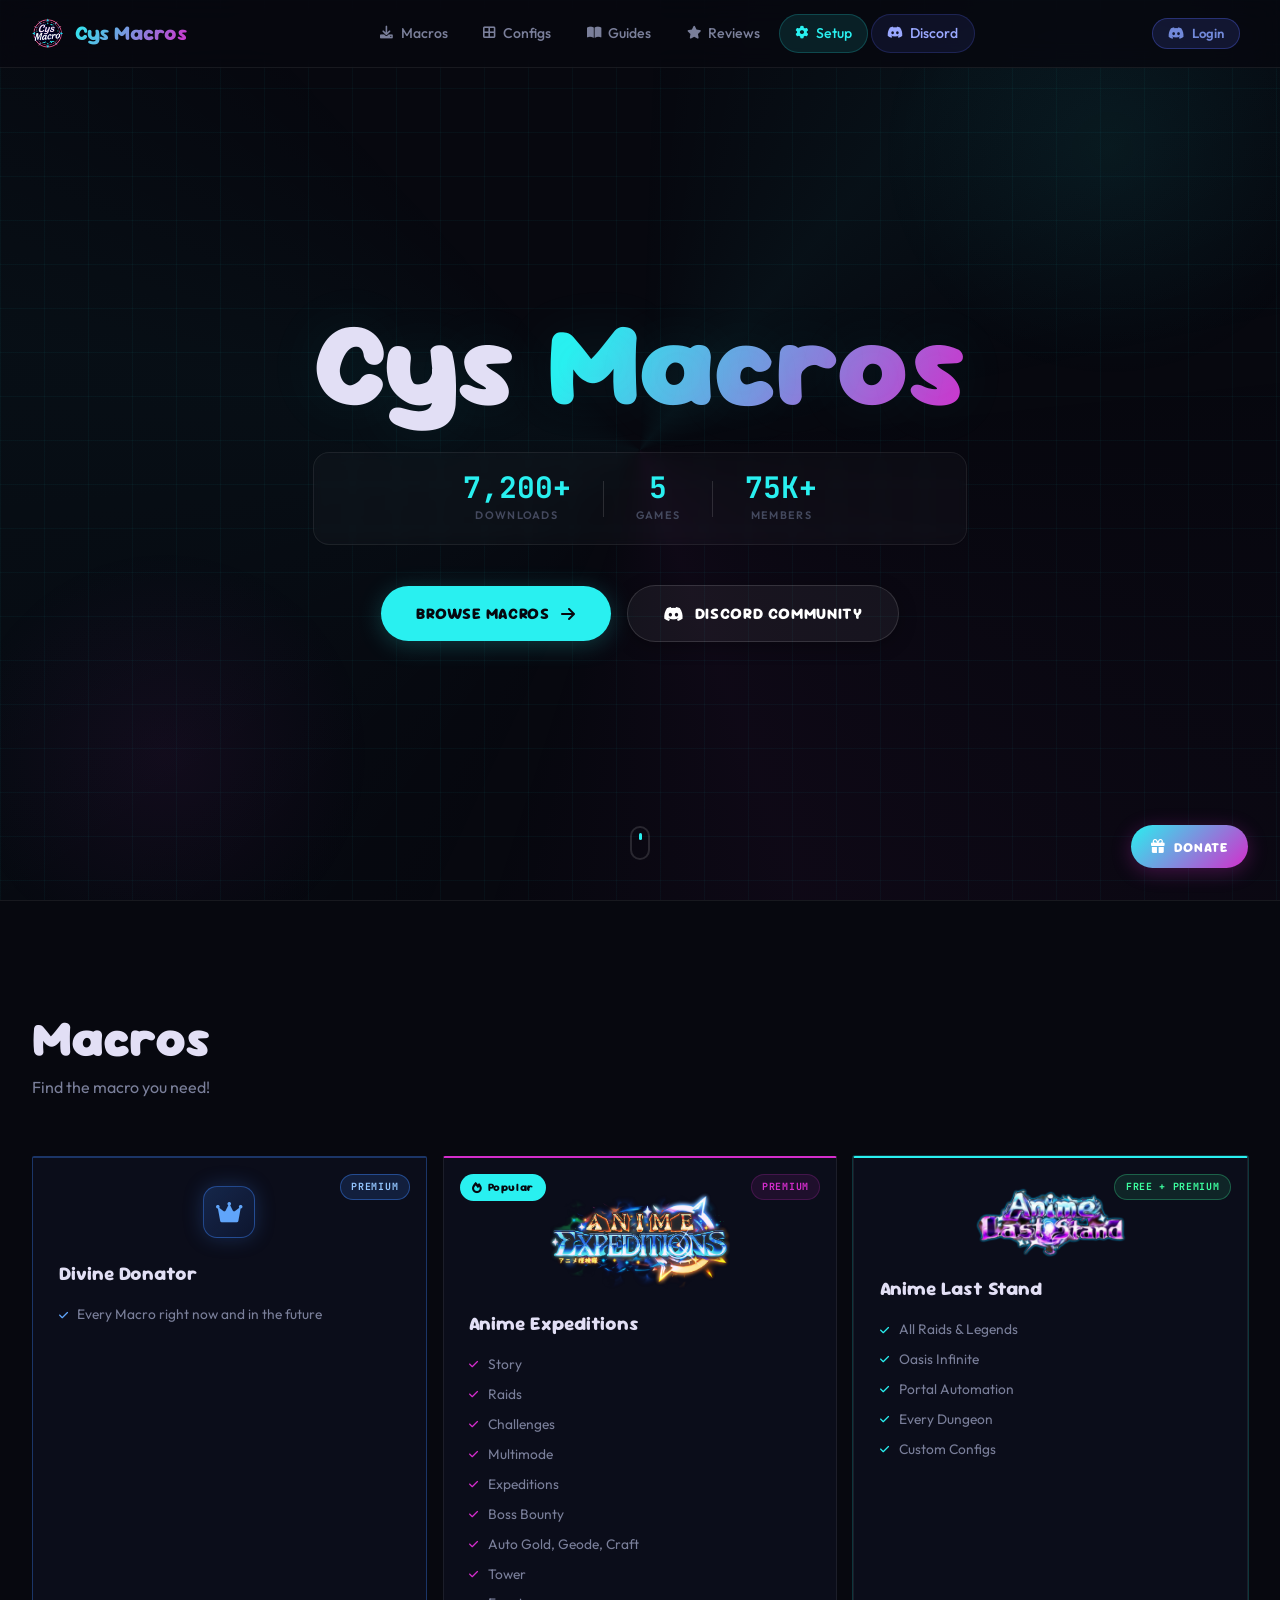
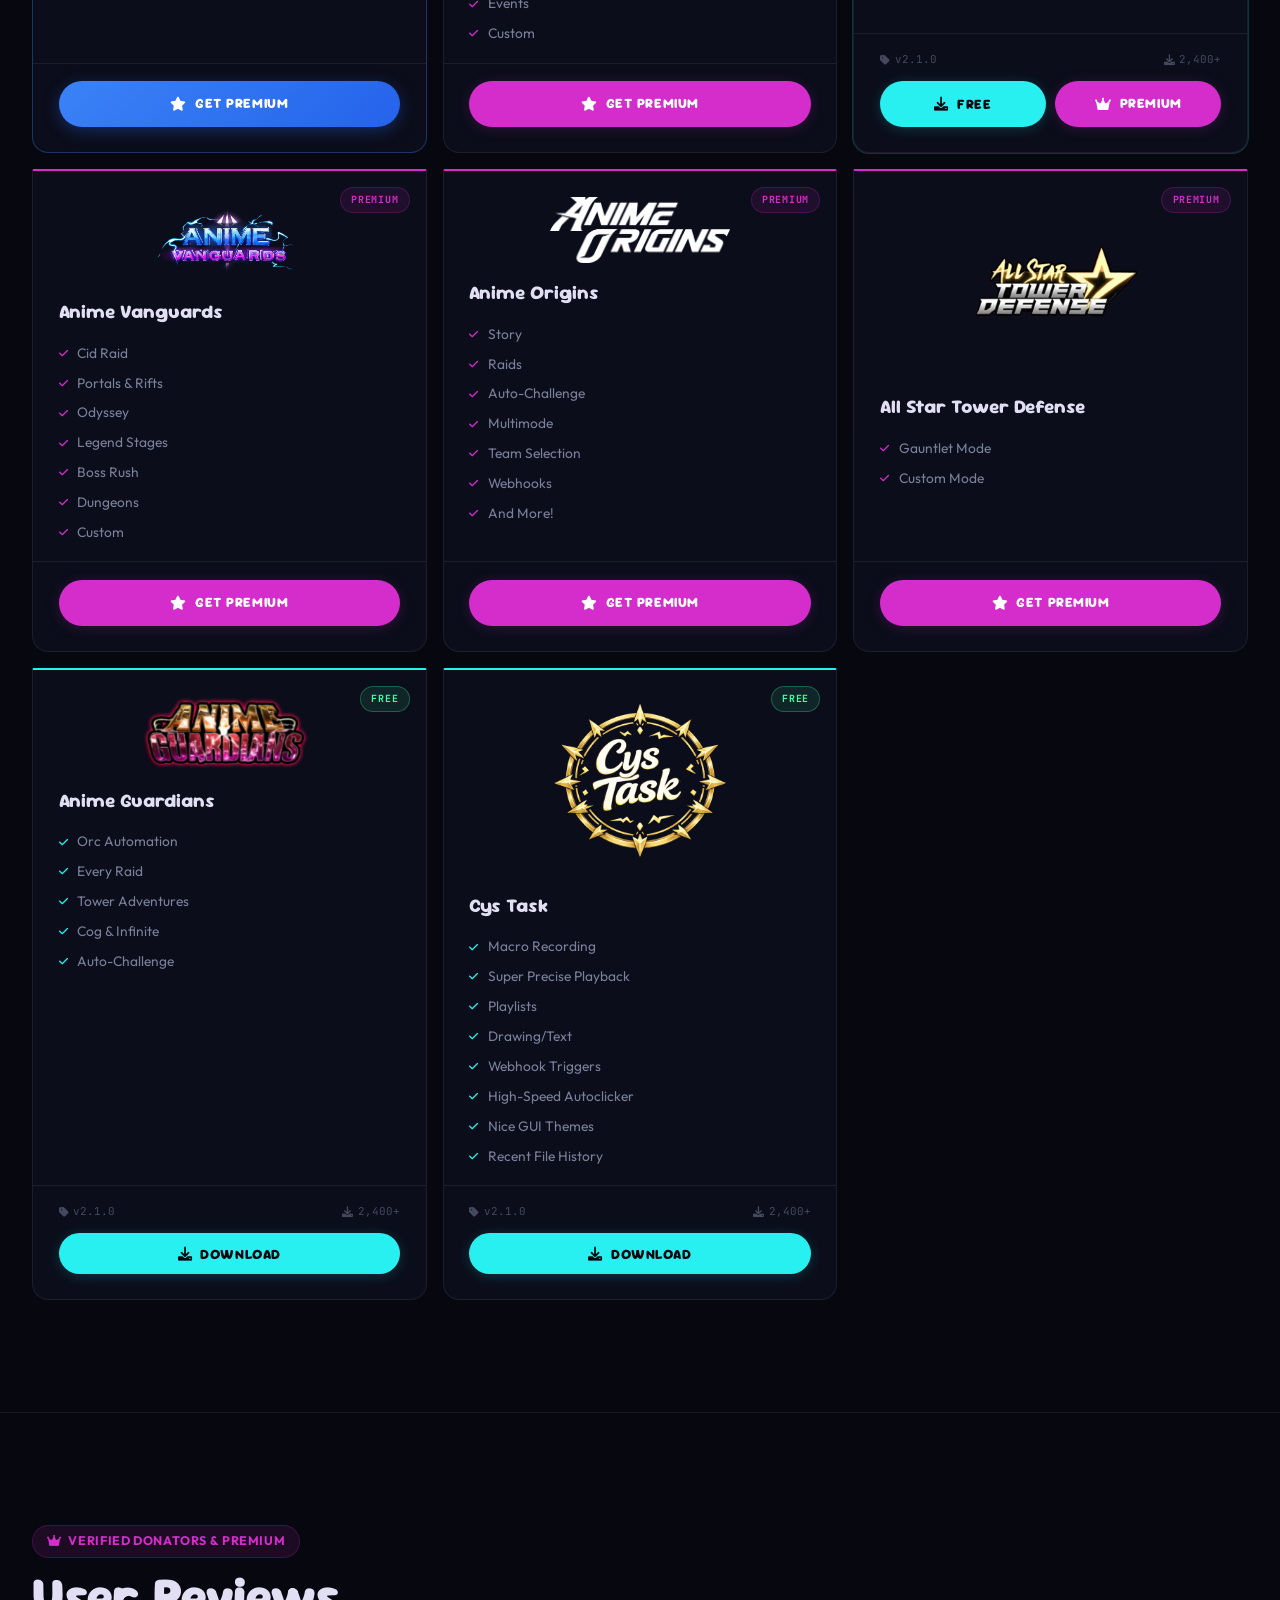
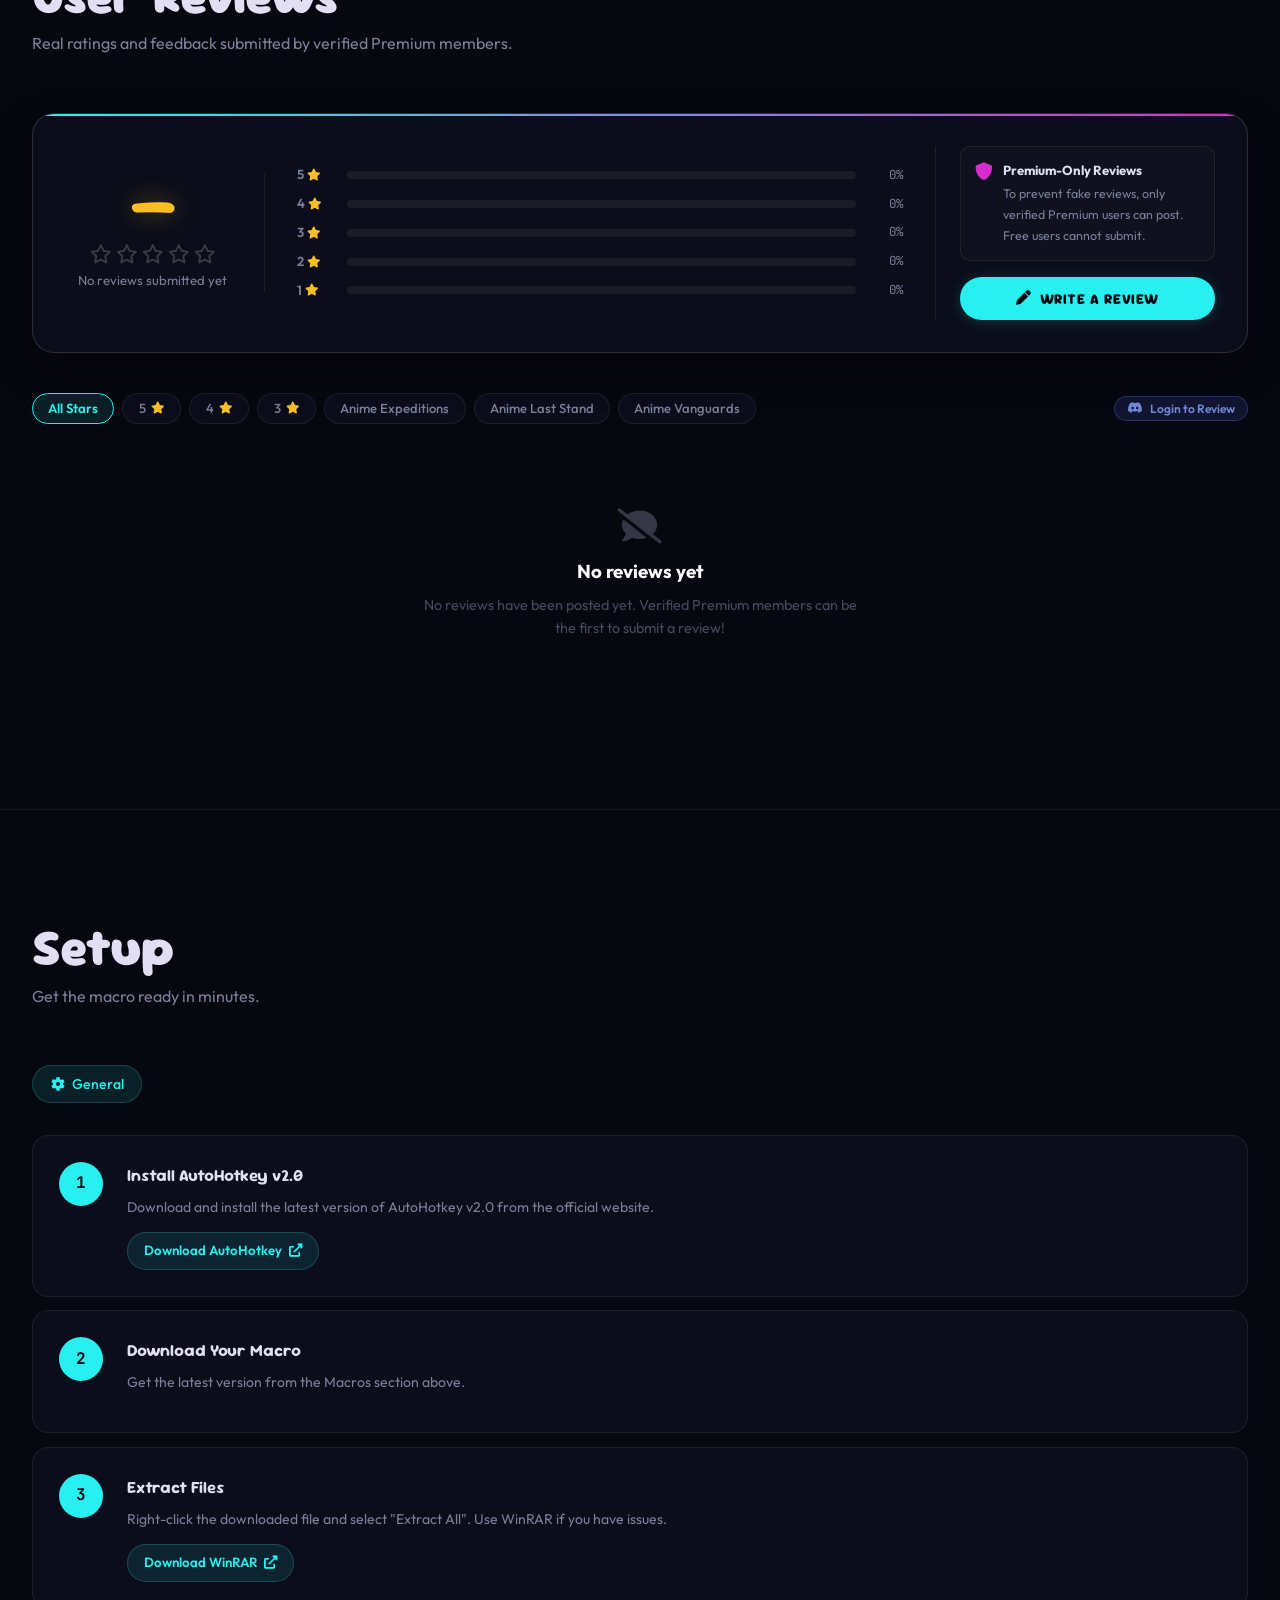
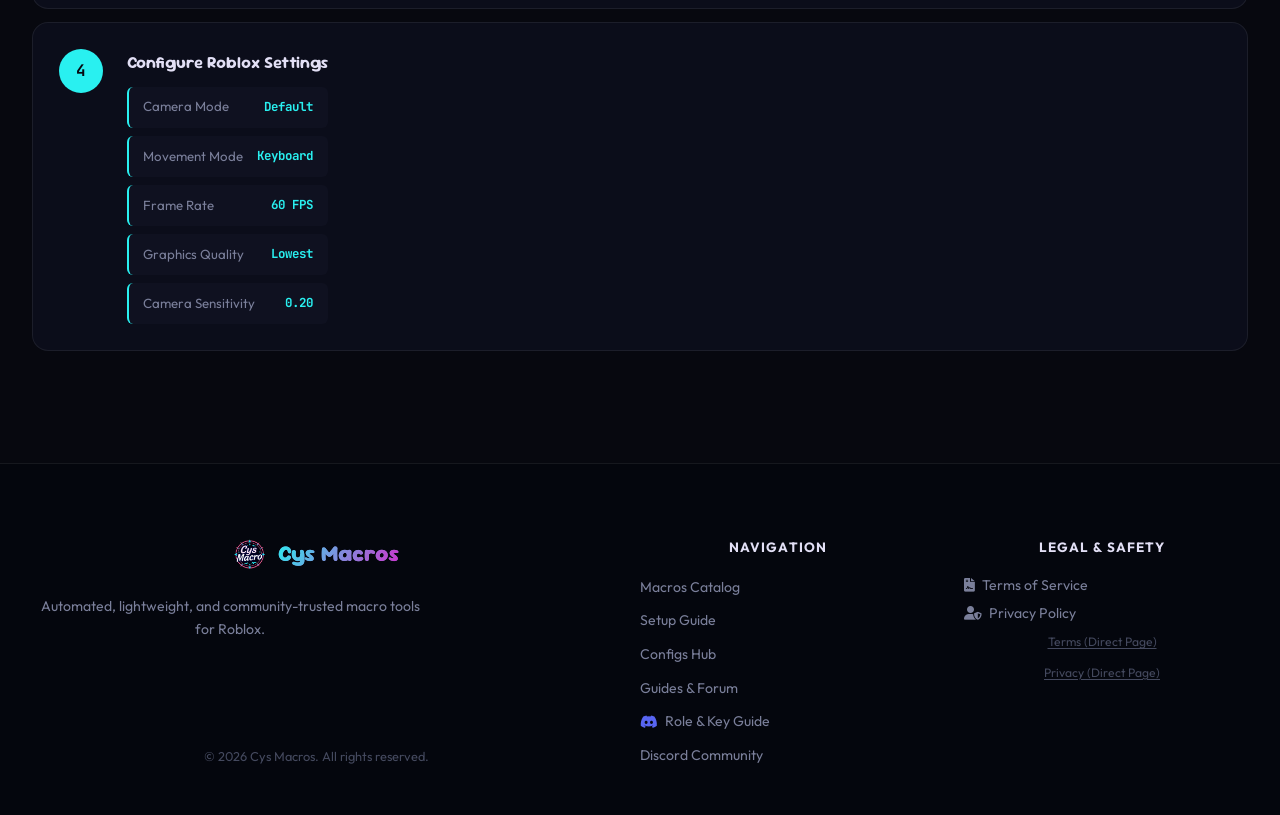
==== commit 07377907: "Add files via upload" ====
--- a/index.html
+++ b/index.html
@@ -8,7 +8,7 @@
   <link rel="preconnect" href="https://fonts.gstatic.com" crossorigin>
   <link rel="stylesheet" href="https://fonts.googleapis.com/css2?family=Sour+Gummy:ital,wght@0,100..900;1,100..900&family=Outfit:wght@300;400;500;600;700&family=JetBrains+Mono:wght@400;700&display=swap">
   <link rel="stylesheet" href="https://cdnjs.cloudflare.com/ajax/libs/font-awesome/6.0.0/css/all.min.css">
-  <link rel="stylesheet" href="style.css?v=2.8">
+  <link rel="stylesheet" href="style.css?v=2.9">
   <link rel="icon" type="image/x-icon" href="assets/cyslogo.png">
   <meta name="robots" content="noindex, nofollow">
   <meta name="googlebot" content="noindex, nofollow">
@@ -125,6 +125,26 @@
       </div>
       <div class="macros-grid">
 
+        <!-- Divine Donator -->
+        <div class="macro-card card-divine" data-game="divine">
+          <div class="card-accent"></div>
+          <div class="card-header">
+            <div class="divine-logo-wrap">
+              <i class="fas fa-crown"></i>
+            </div>
+            <div class="card-badge badge-divine">Premium</div>
+          </div>
+          <div class="card-body">
+            <h3 class="card-title">Divine Donator</h3>
+            <ul class="feature-list">
+              <li><i class="fas fa-check"></i>Every Macro right now and in the future</li>
+            </ul>
+          </div>
+          <div class="card-footer">
+            <a href="https://www.roblox.com/game-pass/1142443636/Huge-Donation" class="btn btn-divine full" target="_blank"><i class="fas fa-star"></i><span class="btn-text">Get Premium</span></a>
+          </div>
+        </div>
+
         <div class="macro-card card-premium" data-game="ae">
           <div class="card-accent"></div>
           <div class="featured-chip"><i class="fas fa-fire"></i> Popular</div>
@@ -476,13 +496,13 @@
   </footer>
 
   <button class="back-to-top" id="backToTop" aria-label="Back to top"><i class="fas fa-chevron-up"></i></button>
-  <button class="floating-donate" id="donateBtn"><i class="fas fa-gift"></i><span>Donate</span></button>
+  <button class="floating-donate" id="donateBtn" onclick="openDonateModal()" aria-label="Donate"><i class="fas fa-gift"></i><span>Donate</span></button>
 
   <!-- Donate Modal -->
-  <div class="donate-modal" id="donateModal" role="dialog" aria-modal="true" style="display: none;">
-    <div class="modal-backdrop" id="modalBackdrop"></div>
+  <div class="donate-modal" id="donateModal" role="dialog" aria-modal="true">
+    <div class="modal-backdrop" id="modalBackdrop" onclick="closeDonateModal()"></div>
     <div class="modal-content">
-      <button class="modal-close" id="modalClose" aria-label="Close"><i class="fas fa-times"></i></button>
+      <button class="modal-close" id="modalClose" onclick="closeDonateModal()" aria-label="Close"><i class="fas fa-times"></i></button>
       <h2 class="modal-title">Support Development</h2>
       <p class="modal-sub">Your support keeps the macros alive</p>
       <div class="donate-options">
@@ -508,7 +528,7 @@
         </a>
         <a href="https://www.roblox.com/game-pass/1142443636/Huge-Donation" class="donate-option opt-featured" target="_blank">
           <div class="opt-icon"><i class="fas fa-crown"></i></div>
-          <div class="opt-info"><span class="opt-name">Divine Donation</span><span class="opt-price">1000 R$</span></div>
+          <div class="opt-info"><span class="opt-name">Divine Donator (Includes Every Macro)</span><span class="opt-price">1000 R$</span></div>
         </a>
       </div>
     </div>
@@ -984,6 +1004,6 @@
   <!-- Toast Notification Container -->
   <div class="toast-container" id="toastContainer"></div>
 
-  <script src="script.js?v=2.8"></script>
+  <script src="script.js?v=2.9"></script>
 </body>
 </html>
--- a/style.css
+++ b/style.css
@@ -539,7 +539,60 @@
   transform: translate3d(-100%, 0, 0);
   animation: top-sweep 4s ease-in-out 1.5s infinite;
 }
-@keyframes top-sweep { 0%{transform: translate3d(-100%, 0, 0);} 50%,100%{transform: translate3d(260%, 0, 0);} }
+/* DIVINE DONATOR CARD (DISCORD BLUE COLORWAY) */
+.card-divine {
+  border-top-color: #3b82f6 !important;
+  border-color: rgba(59, 130, 246, 0.35) !important;
+}
+.card-divine:hover {
+  border-color: rgba(59, 130, 246, 0.75) !important;
+  box-shadow: 0 14px 40px rgba(0, 0, 0, 0.6), 0 0 24px rgba(59, 130, 246, 0.25) !important;
+}
+.card-divine .card-accent {
+  background: linear-gradient(90deg, #3b82f6, transparent);
+}
+
+.divine-logo-wrap {
+  width: 52px;
+  height: 52px;
+  margin: 0.15rem auto 0.35rem;
+  border-radius: 14px;
+  background: linear-gradient(135deg, rgba(59, 130, 246, 0.22) 0%, rgba(37, 99, 235, 0.1) 100%);
+  border: 1px solid rgba(59, 130, 246, 0.45);
+  color: #60a5fa;
+  font-size: 1.45rem;
+  display: flex;
+  align-items: center;
+  justify-content: center;
+  box-shadow: 0 0 20px rgba(59, 130, 246, 0.25);
+  transition: transform 0.22s ease;
+}
+.card-divine:hover .divine-logo-wrap {
+  transform: scale(1.06);
+  box-shadow: 0 0 28px rgba(59, 130, 246, 0.45);
+}
+
+.badge-divine {
+  background: rgba(59, 130, 246, 0.16) !important;
+  border: 1px solid rgba(59, 130, 246, 0.45) !important;
+  color: #93c5fd !important;
+}
+
+.card-divine .feature-list i {
+  color: #60a5fa !important;
+}
+
+.btn-divine {
+  background: linear-gradient(135deg, #3b82f6 0%, #2563eb 100%) !important;
+  color: #fff !important;
+  box-shadow: 0 4px 16px rgba(37, 99, 235, 0.35) !important;
+}
+.btn-divine:hover {
+  background: linear-gradient(135deg, #60a5fa 0%, #3b82f6 100%) !important;
+  box-shadow: 0 6px 24px rgba(37, 99, 235, 0.55) !important;
+  color: #fff !important;
+  transform: translateY(-2px);
+}
 
 .featured-chip {
   position: absolute; top: 1rem; left: 1rem;
@@ -762,7 +815,7 @@
   position: fixed; inset: 0; z-index: 2000;
   display: none; align-items: center; justify-content: center; padding: 2rem;
 }
-.donate-modal.active { display: flex; }
+.donate-modal.active { display: flex !important; }
 
 .modal-backdrop {
   position: absolute; inset: 0;
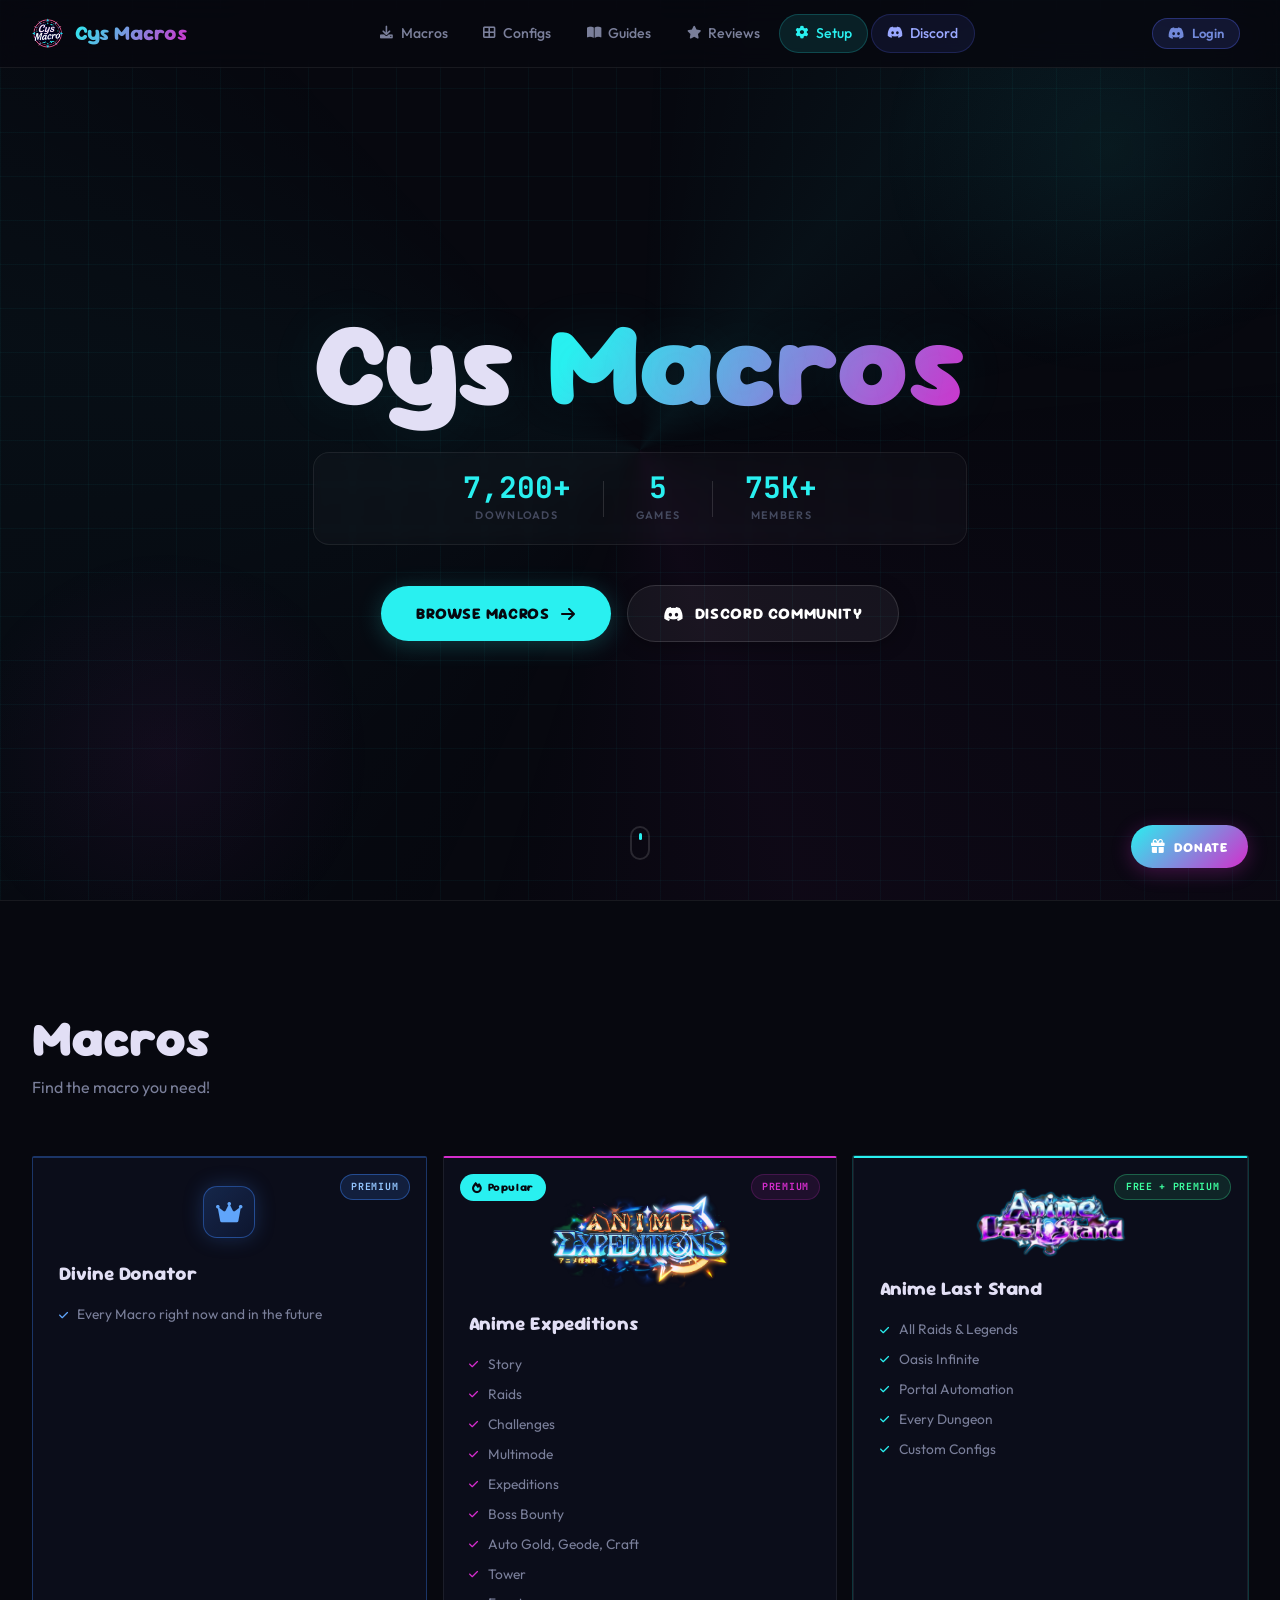
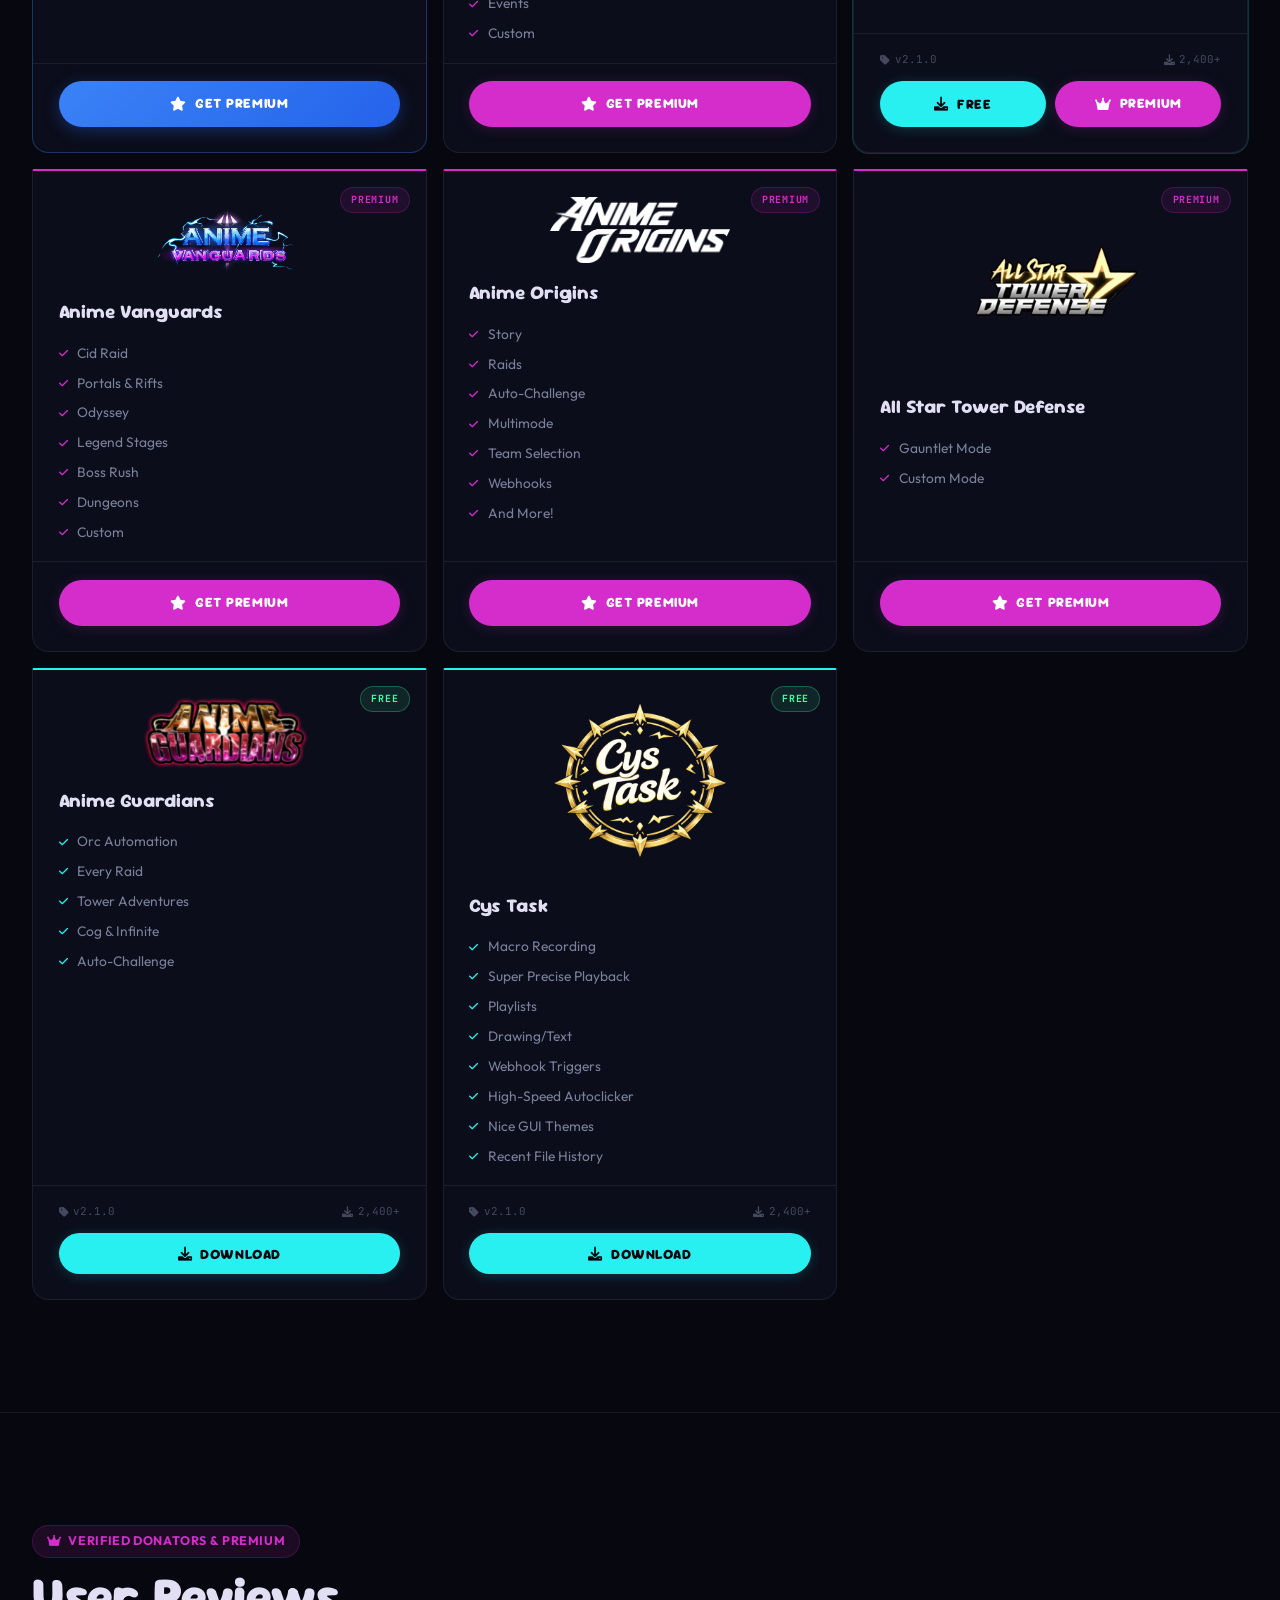
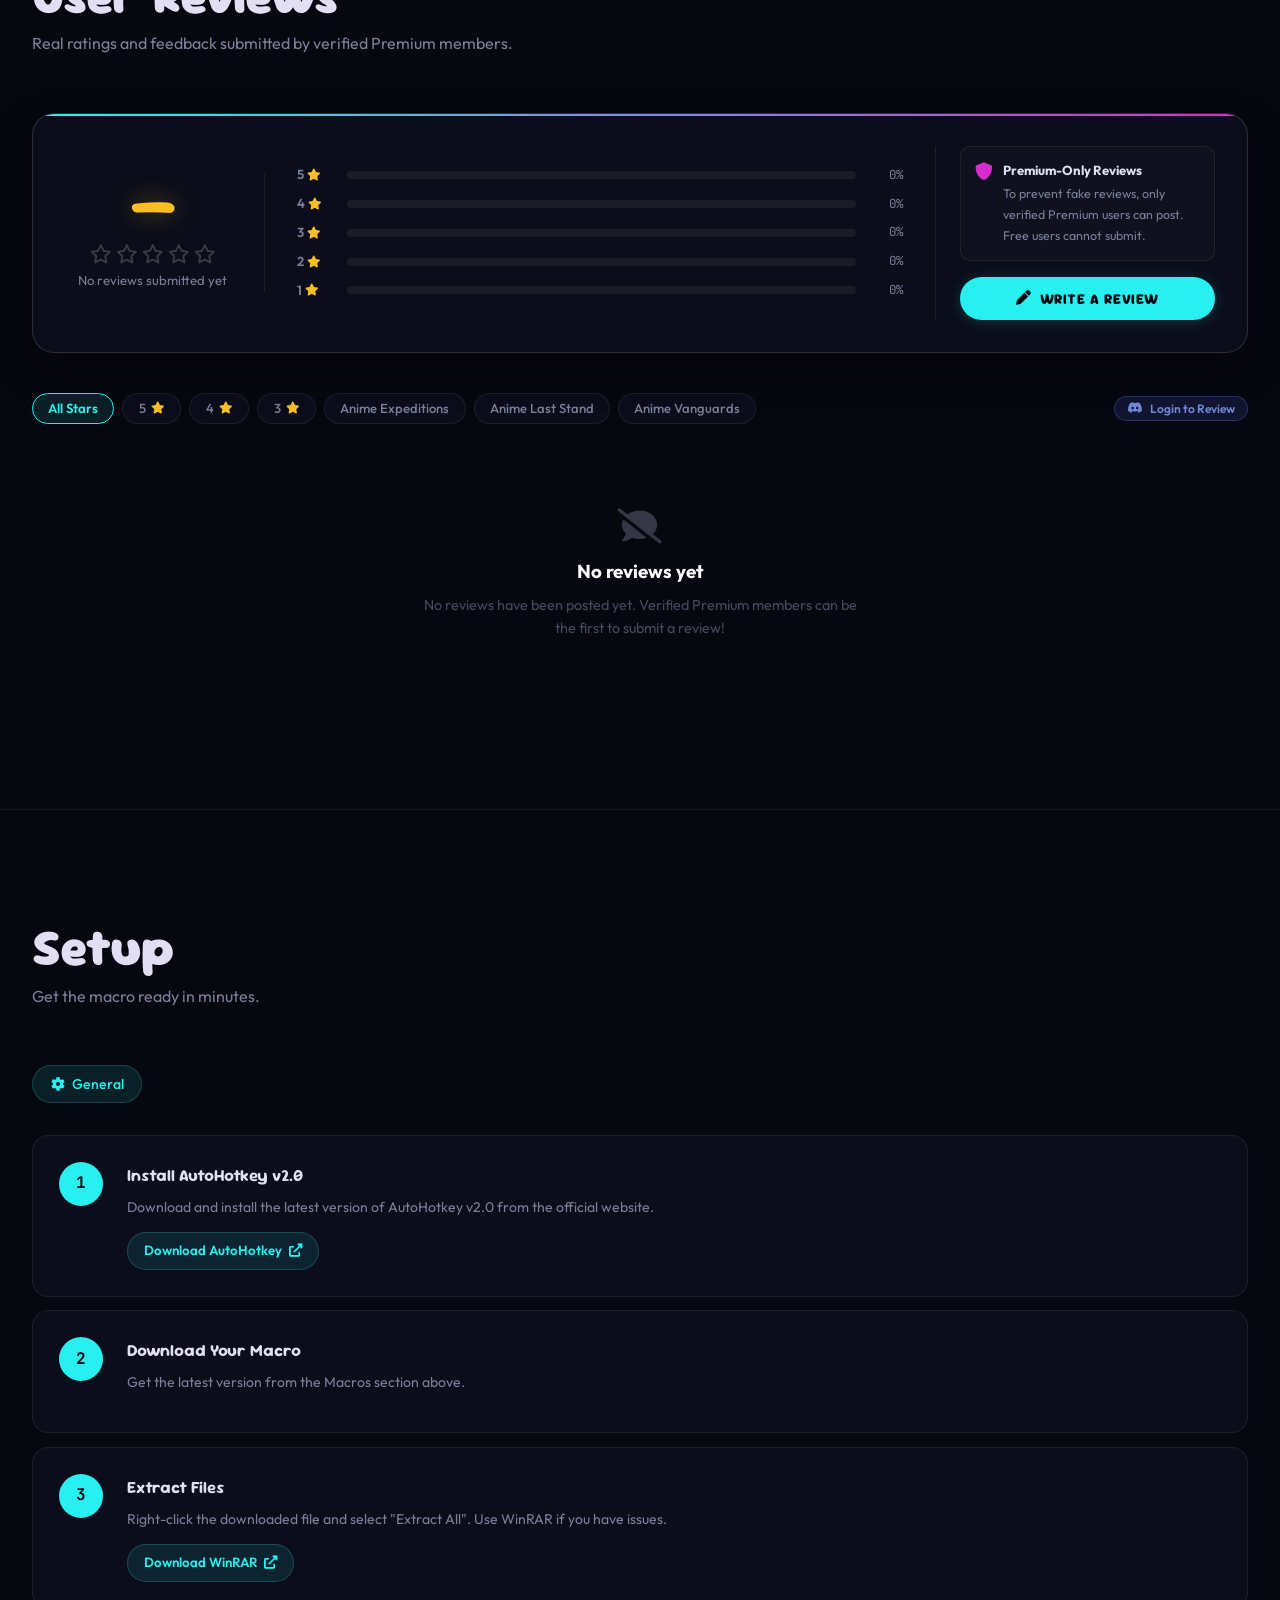
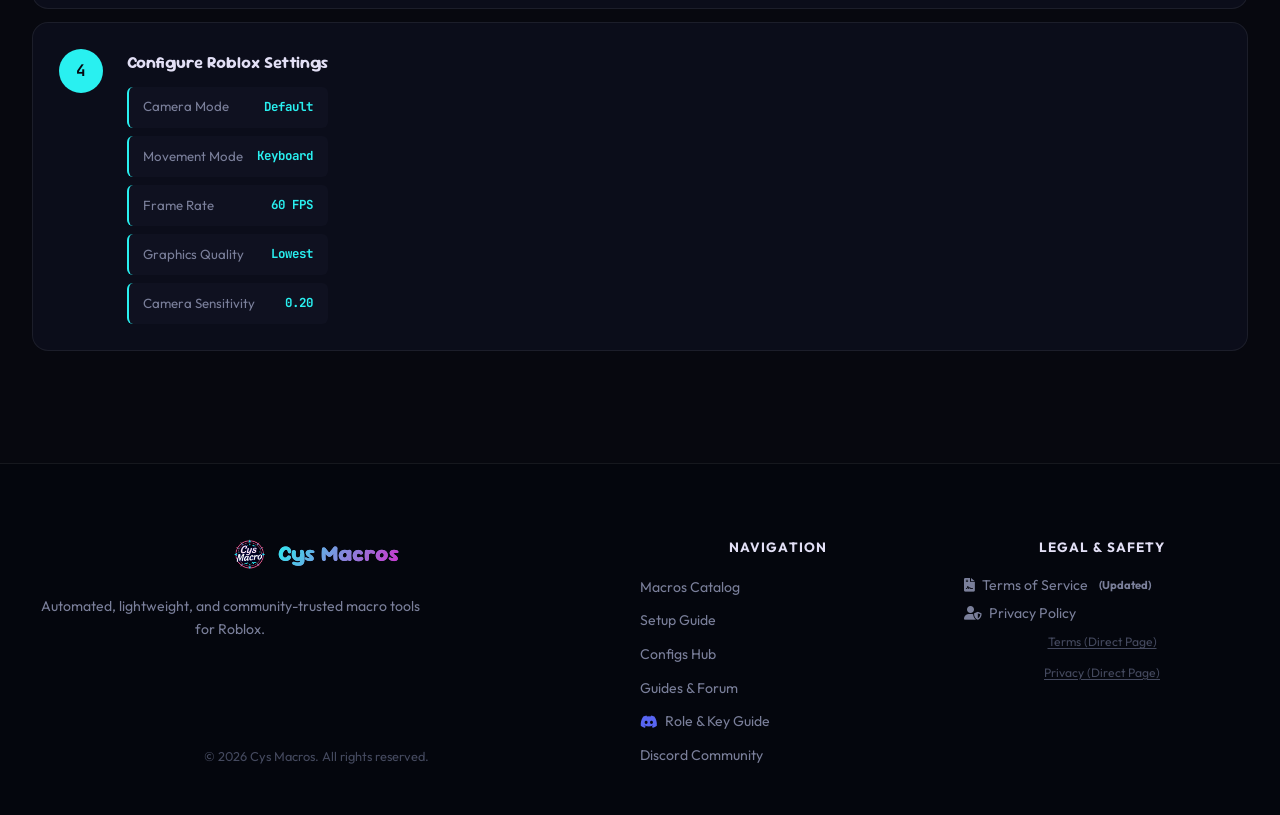
==== commit 00927670: "Add files via upload" ====
--- a/index.html
+++ b/index.html
@@ -83,7 +83,7 @@
       </div>
 
       <div class="drawer-legal-row">
-        <button type="button" class="drawer-legal-btn" onclick="openLegalModal('terms'); closeMobileDrawer();">Terms of Service</button>
+        <button type="button" class="drawer-legal-btn" onclick="openLegalModal('terms'); closeMobileDrawer();">Terms of Service <span style="color: var(--pink); font-size: 0.8em; font-weight: bold; margin-left: 4px;">(Updated)</span></button>
         <span class="drawer-legal-sep">·</span>
         <button type="button" class="drawer-legal-btn" onclick="openLegalModal('privacy'); closeMobileDrawer();">Privacy Policy</button>
       </div>
@@ -486,7 +486,7 @@
       <div class="footer-legal-col">
         <h4 class="footer-heading">Legal &amp; Safety</h4>
         <div class="footer-nav-list">
-          <button type="button" class="footer-link footer-btn-link" onclick="openLegalModal('terms')"><i class="fas fa-file-contract"></i> Terms of Service</button>
+          <button type="button" class="footer-link footer-btn-link" onclick="openLegalModal('terms')"><i class="fas fa-file-contract"></i> Terms of Service <span style="color: var(--pink); font-size: 0.8em; font-weight: bold; margin-left: 4px;">(Updated)</span></button>
           <button type="button" class="footer-link footer-btn-link" onclick="openLegalModal('privacy')"><i class="fas fa-user-shield"></i> Privacy Policy</button>
           <a href="terms.html" class="footer-link-sub">Terms (Direct Page)</a>
           <a href="privacy.html" class="footer-link-sub">Privacy (Direct Page)</a>
@@ -729,13 +729,13 @@
   </div>
 
   <!-- In-Page Legal (Terms & Privacy) Modal -->
-  <div class="modal-overlay" id="legalModal" role="dialog" aria-modal="true" style="display: none;">
+  <div class="modal-overlay" id="legalModal" role="dialog" aria-modal="true" style="display: none; z-index: 2100 !important;">
     <div class="modal-box legal-modal-box">
       <div class="legal-modal-header">
         <div class="legal-tab-switch">
           <button type="button" class="legal-tab-btn active" id="tabBtnTerms" onclick="switchLegalTab('terms')">
             <i class="fas fa-file-contract"></i>
-            <span>Terms of Service</span>
+            <span>Terms of Service <span style="color: var(--pink); font-size: 0.8em; font-weight: bold; margin-left: 4px;">(Updated)</span></span>
           </button>
           <button type="button" class="legal-tab-btn" id="tabBtnPrivacy" onclick="switchLegalTab('privacy')">
             <i class="fas fa-user-shield"></i>
@@ -752,9 +752,9 @@
         <div class="legal-pane active" id="legalPaneTerms">
           <div class="legal-pane-header">
             <h2>Terms of Service</h2>
-            <span class="legal-badge">Effective: August 2026</span>
-          </div>
-          <p class="legal-intro">By using Cys Macros, Key System Bot, and Cys Config Hub ("the Services"), you agree to these terms. If you do not agree, please do not use the macros or website.</p>
+            <span class="legal-badge" style="color: var(--pink); border-color: var(--pink); box-shadow: 0 0 10px rgba(212,45,204,0.3);">Recently Updated</span>
+          </div>
+          <p class="legal-intro">By using Cys Macros, Key System Bot, and Cys Config Hub ("the Services"), you agree to these terms. By purchasing, you agree to all of these terms; if you did not read these terms prior to purchase, that is your sole responsibility. If you do not agree, please do not use the macros or website.</p>
           
           <div class="legal-section">
             <h3>1. General Rules</h3>
@@ -784,10 +784,44 @@
           <div class="legal-section">
             <h3>4. Service Availability &amp; Disclaimer</h3>
             <p>The Services are provided as-is without warranties. Macro automation is subject to game updates. We strive to maintain high uptime and issue prompt macro patches.</p>
-          </div>
-
-          <div class="legal-section">
-            <h3>5. Contact</h3>
+            <ul>
+              <li>We reserve the right to update these terms at any time without prior notice.</li>
+              <li>We reserve the right to discontinue production, discontinue support for specific games, or shut down the entire server at any time without notice.</li>
+            </ul>
+          </div>
+
+          <div class="legal-section">
+            <h3>5. Purchases and Refund Policy</h3>
+            <p>All purchases for Premium/Donator access are final and non-refundable. By purchasing, you acknowledge that you are receiving a digital service that cannot be returned.</p>
+          </div>
+
+          <div class="legal-section">
+            <h3>6. Assumption of Risk &amp; Ban Disclaimer</h3>
+            <p>You use our macros and services entirely at your own risk. We are not responsible or liable for any account bans, suspensions, or penalties you may receive in any game or platform while using our tools.</p>
+          </div>
+
+          <div class="legal-section">
+            <h3>7. Limitation of Liability</h3>
+            <p>In no event shall Cys Macros or its creators be held liable for any direct, indirect, incidental, or consequential damages resulting from the use or inability to use our services.</p>
+          </div>
+
+          <div class="legal-section">
+            <h3>8. Intellectual Property</h3>
+            <p>All software, branding, and assets provided by Cys remain our exclusive intellectual property. You may not copy, reverse-engineer, modify, or distribute our software without explicit permission.</p>
+          </div>
+
+          <div class="legal-section">
+            <h3>9. Non-Affiliation</h3>
+            <p>Cys Macros is an independent service and is not affiliated with, endorsed by, or sponsored by Roblox Corporation, Discord, or any specific game developers.</p>
+          </div>
+
+          <div class="legal-section">
+            <h3>10. Termination of Access</h3>
+            <p>We reserve the right to terminate or suspend your access to the Services, Discord server, and your license key at any time, without refund, if you violate these terms or engage in disruptive or toxic behavior.</p>
+          </div>
+
+          <div class="legal-section">
+            <h3>11. Contact</h3>
             <p>Questions about these terms? Join our official <a href="https://discord.gg/cys" target="_blank" rel="noopener">Discord Server</a>.</p>
           </div>
         </div>
@@ -873,7 +907,7 @@
 
         <div class="purchase-policy-links">
           <button type="button" class="btn-text-legal" onclick="openLegalModal('terms')">
-            <i class="fas fa-file-contract"></i> View Terms of Service
+            <i class="fas fa-file-contract"></i> View Terms of Service <span style="color: var(--pink); font-size: 0.8em; font-weight: bold; margin-left: 4px;">(Updated)</span>
           </button>
           <button type="button" class="btn-text-legal" onclick="openLegalModal('privacy')">
             <i class="fas fa-user-shield"></i> View Privacy Policy
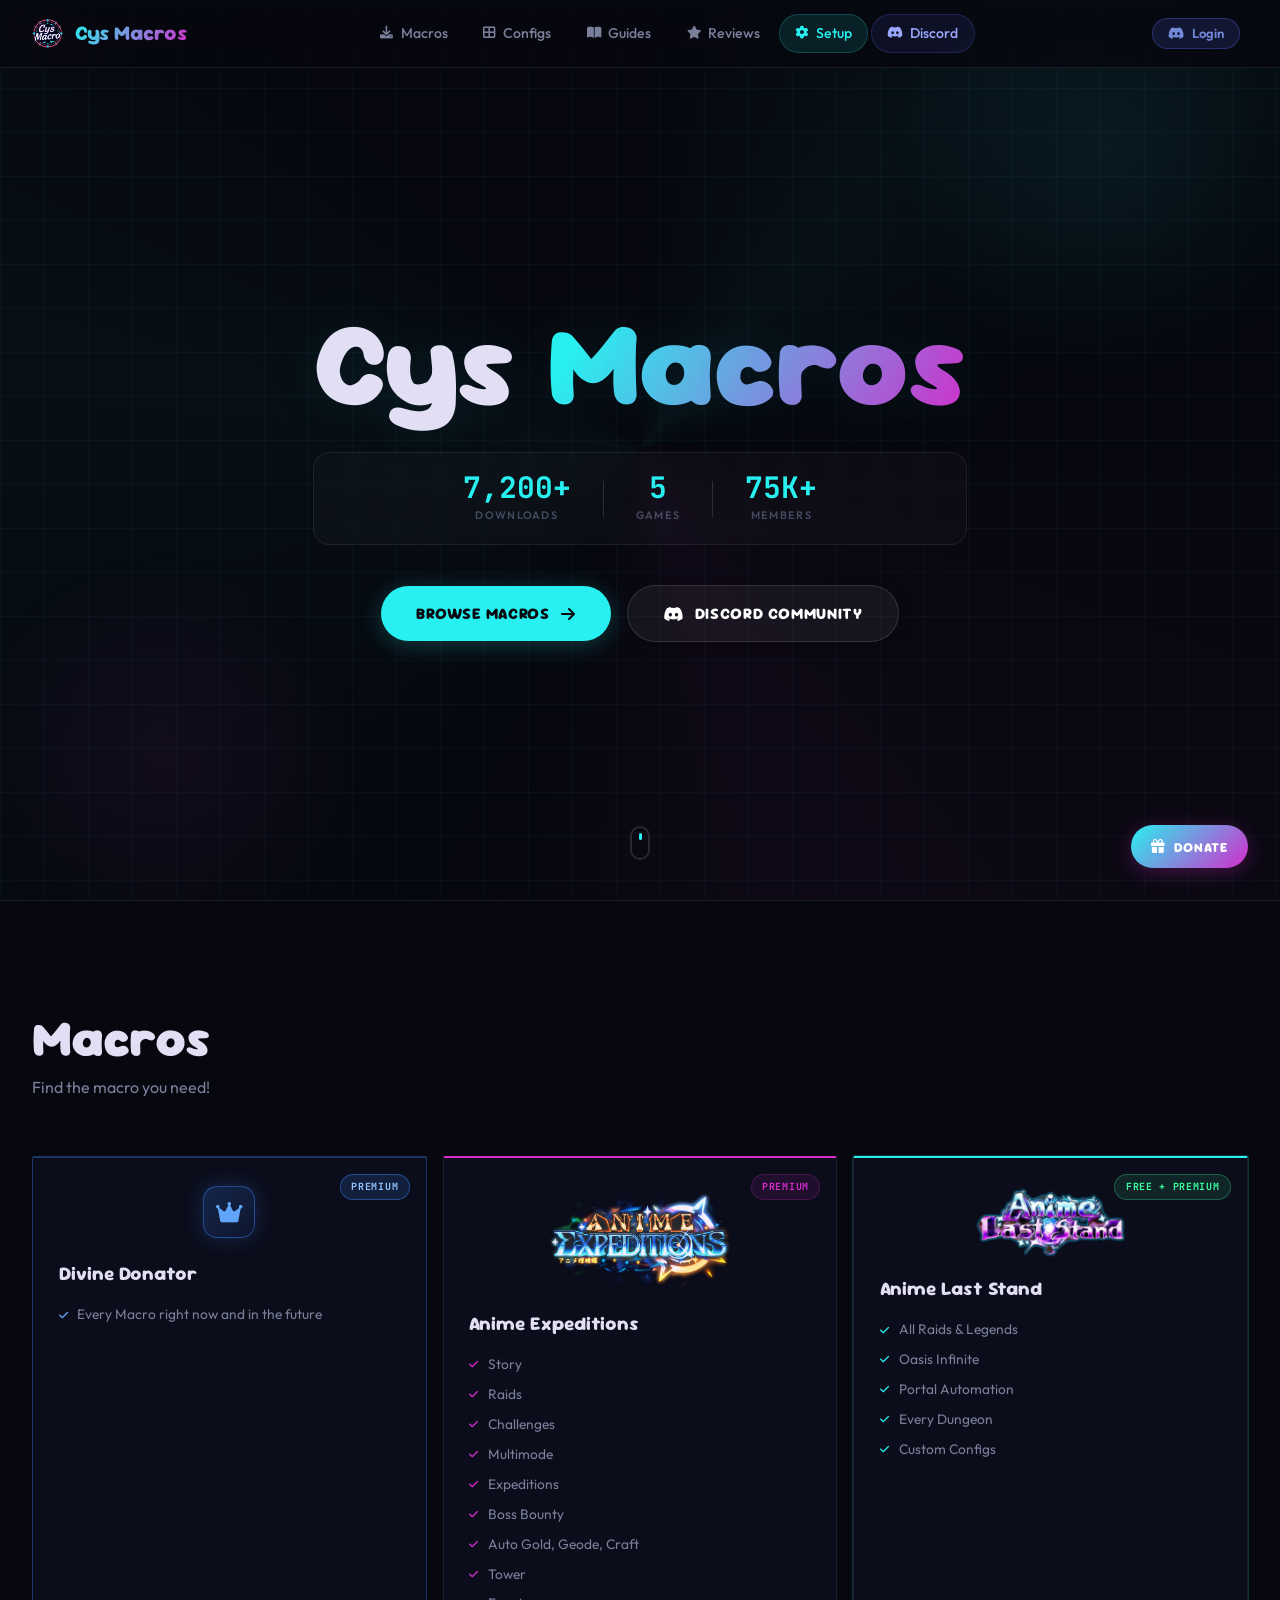
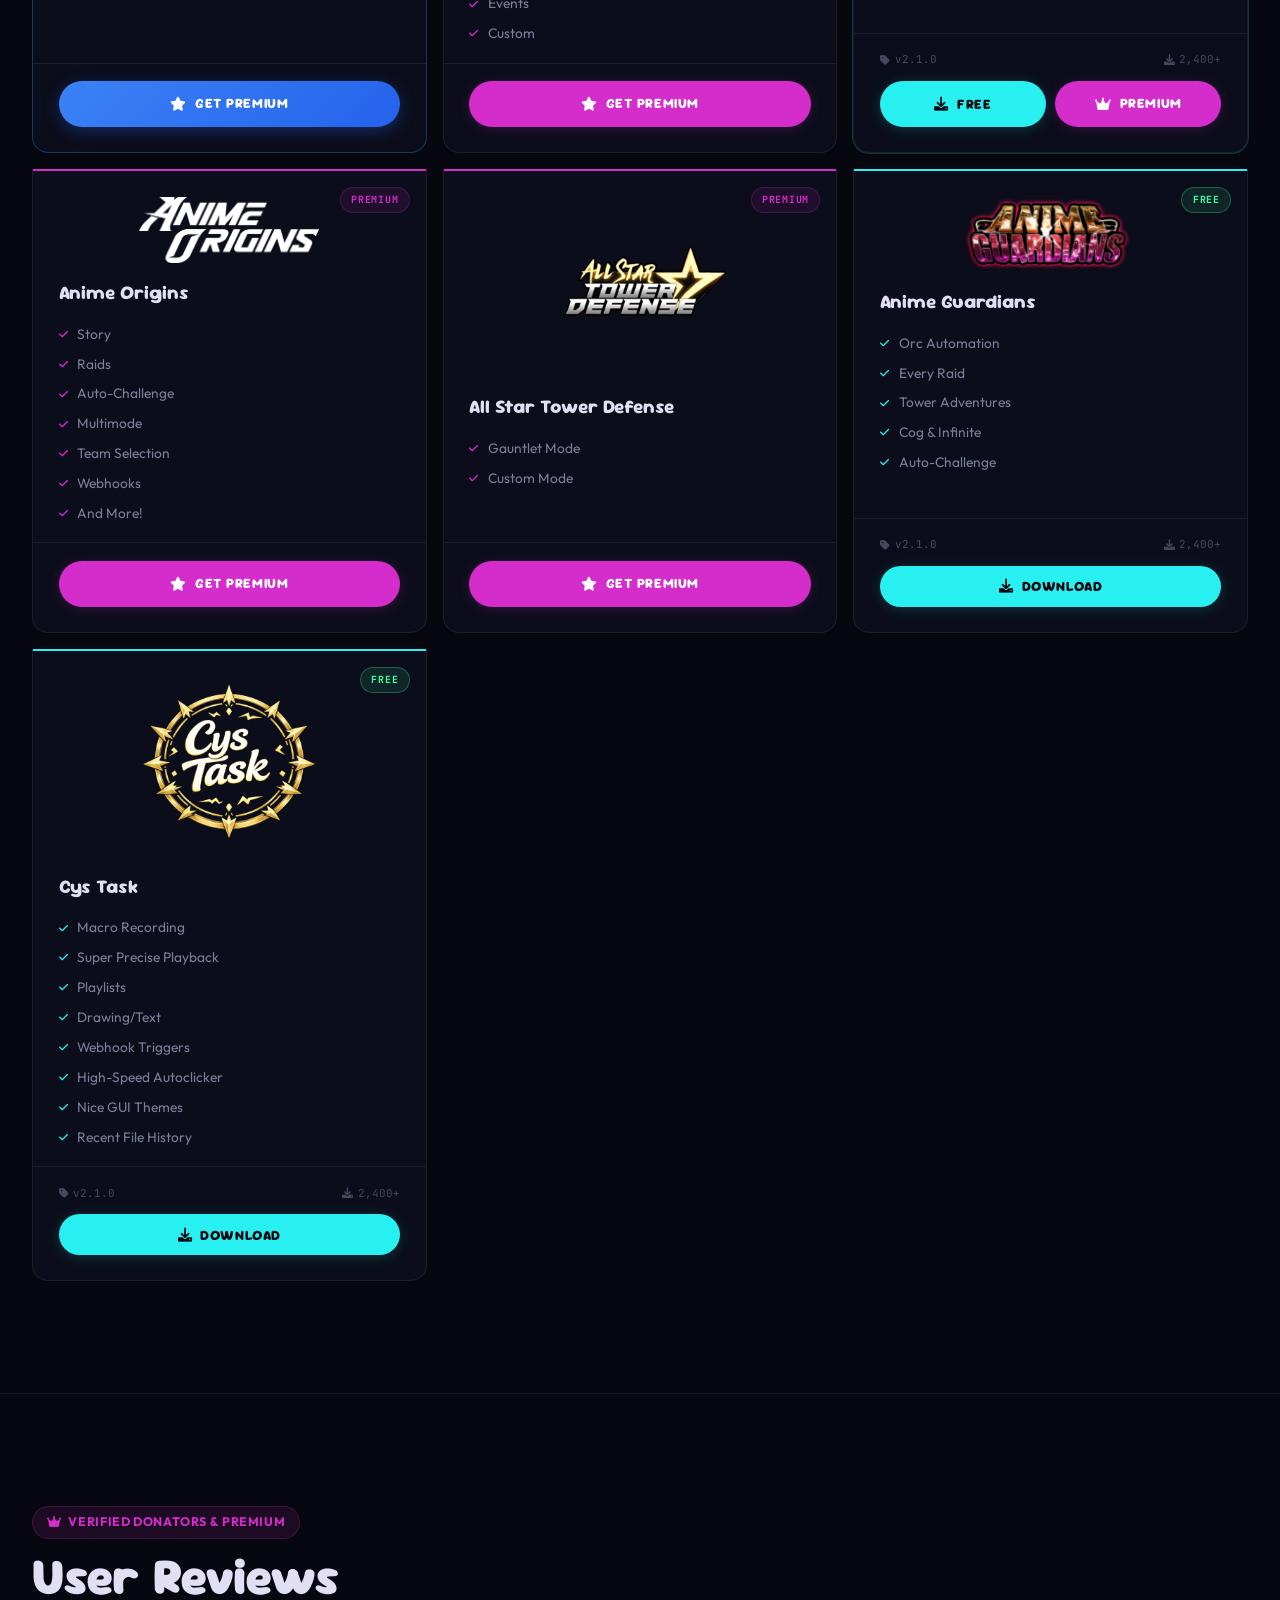
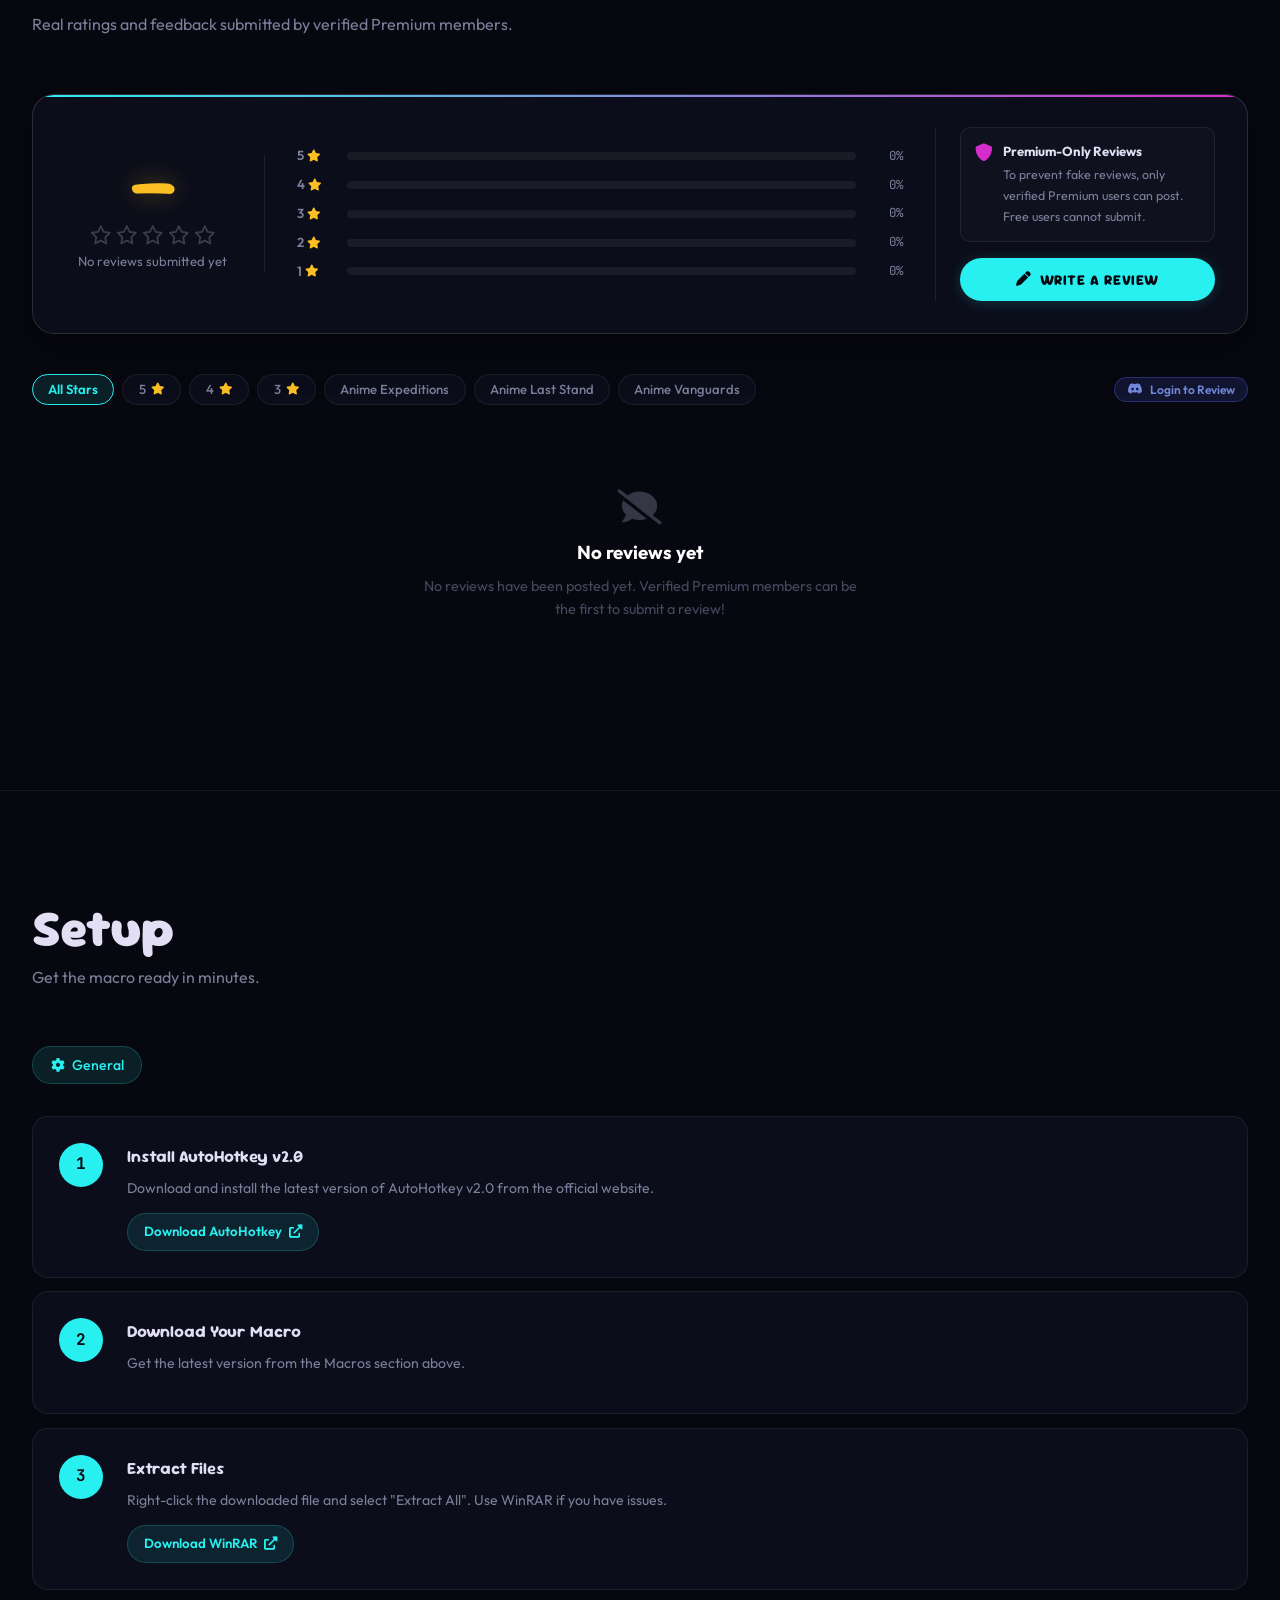
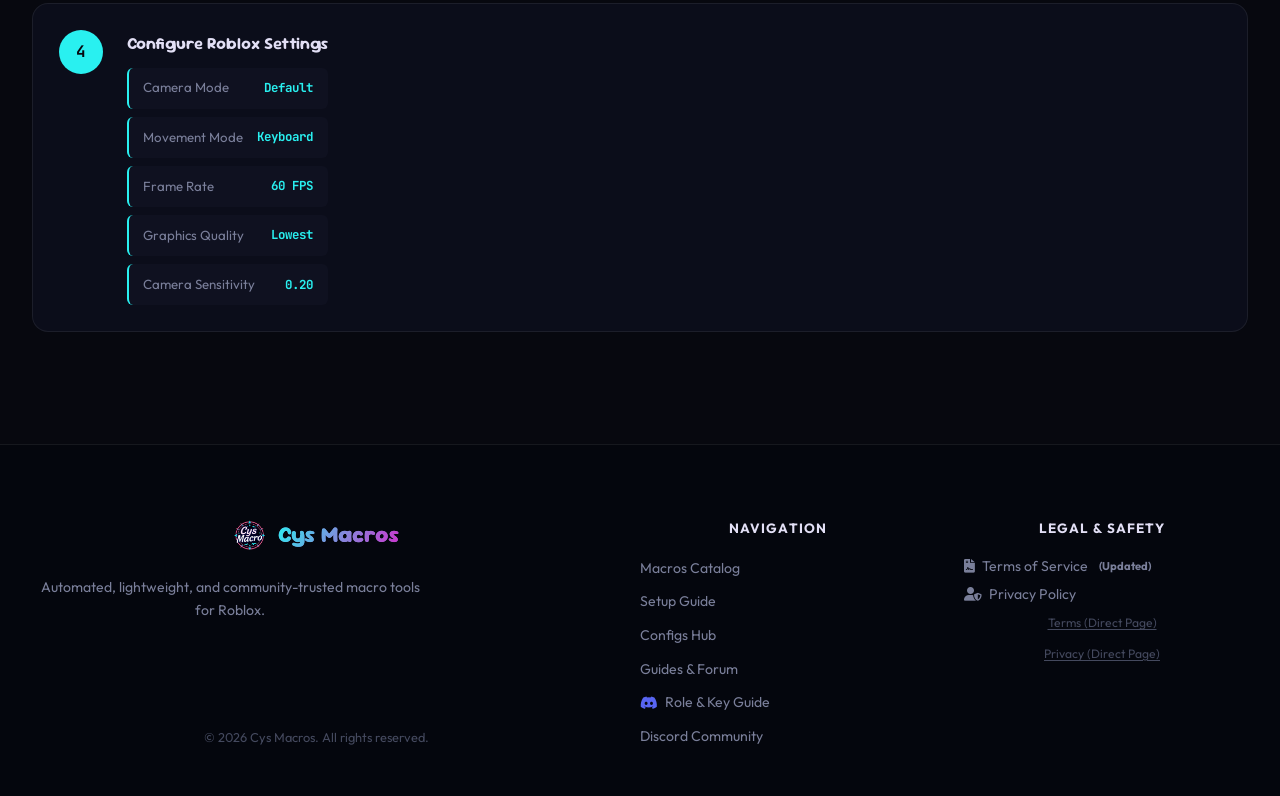
==== commit 7e14a829: "Set AV to Hidden" ====
--- a/index.html
+++ b/index.html
@@ -13,7 +13,7 @@
   <meta name="robots" content="noindex, nofollow">
   <meta name="googlebot" content="noindex, nofollow">
   <meta name="author" content="Cys">
-  <meta name="copyright" content="© 2025 Cys Macros">
+  <meta name="copyright" content="© 2026 Cys Macros">
 </head>
 <body>
 
@@ -200,7 +200,7 @@
           </div>
         </div>
 
-        <div class="macro-card card-premium" data-game="av">
+        <!--<div class="macro-card card-premium" data-game="av">
           <div class="card-accent"></div>
           <div class="card-header">
             <img src="assets/imgs/av/av-title.png" alt="Anime Vanguards" class="card-logo">
@@ -221,7 +221,7 @@
           <div class="card-footer">
             <a href="https://www.roblox.com/game-pass/1510472554/AV-Donator" class="btn btn-pink full" target="_blank"><i class="fas fa-star"></i><span class="btn-text">Get Premium</span></a>
           </div>
-        </div>
+        </div>-->
 
         <div class="macro-card card-premium" data-game="aor">
           <div class="card-accent"></div>
@@ -522,10 +522,10 @@
           <div class="opt-icon"><i class="fas fa-star"></i></div>
           <div class="opt-info"><span class="opt-name">ASTD Donator</span><span class="opt-price">100 R$</span></div>
         </a>
-        <a href="https://www.roblox.com/game-pass/1510472554/AV-Donator" class="donate-option" target="_blank">
+        <!--<a href="https://www.roblox.com/game-pass/1510472554/AV-Donator" class="donate-option" target="_blank">
           <div class="opt-icon"><i class="fas fa-gift"></i></div>
           <div class="opt-info"><span class="opt-name">AV Donator</span><span class="opt-price">100 R$</span></div>
-        </a>
+        </a>-->
         <a href="https://www.roblox.com/game-pass/1142443636/Huge-Donation" class="donate-option opt-featured" target="_blank">
           <div class="opt-icon"><i class="fas fa-crown"></i></div>
           <div class="opt-info"><span class="opt-name">Divine Donator (Includes Every Macro)</span><span class="opt-price">1000 R$</span></div>
